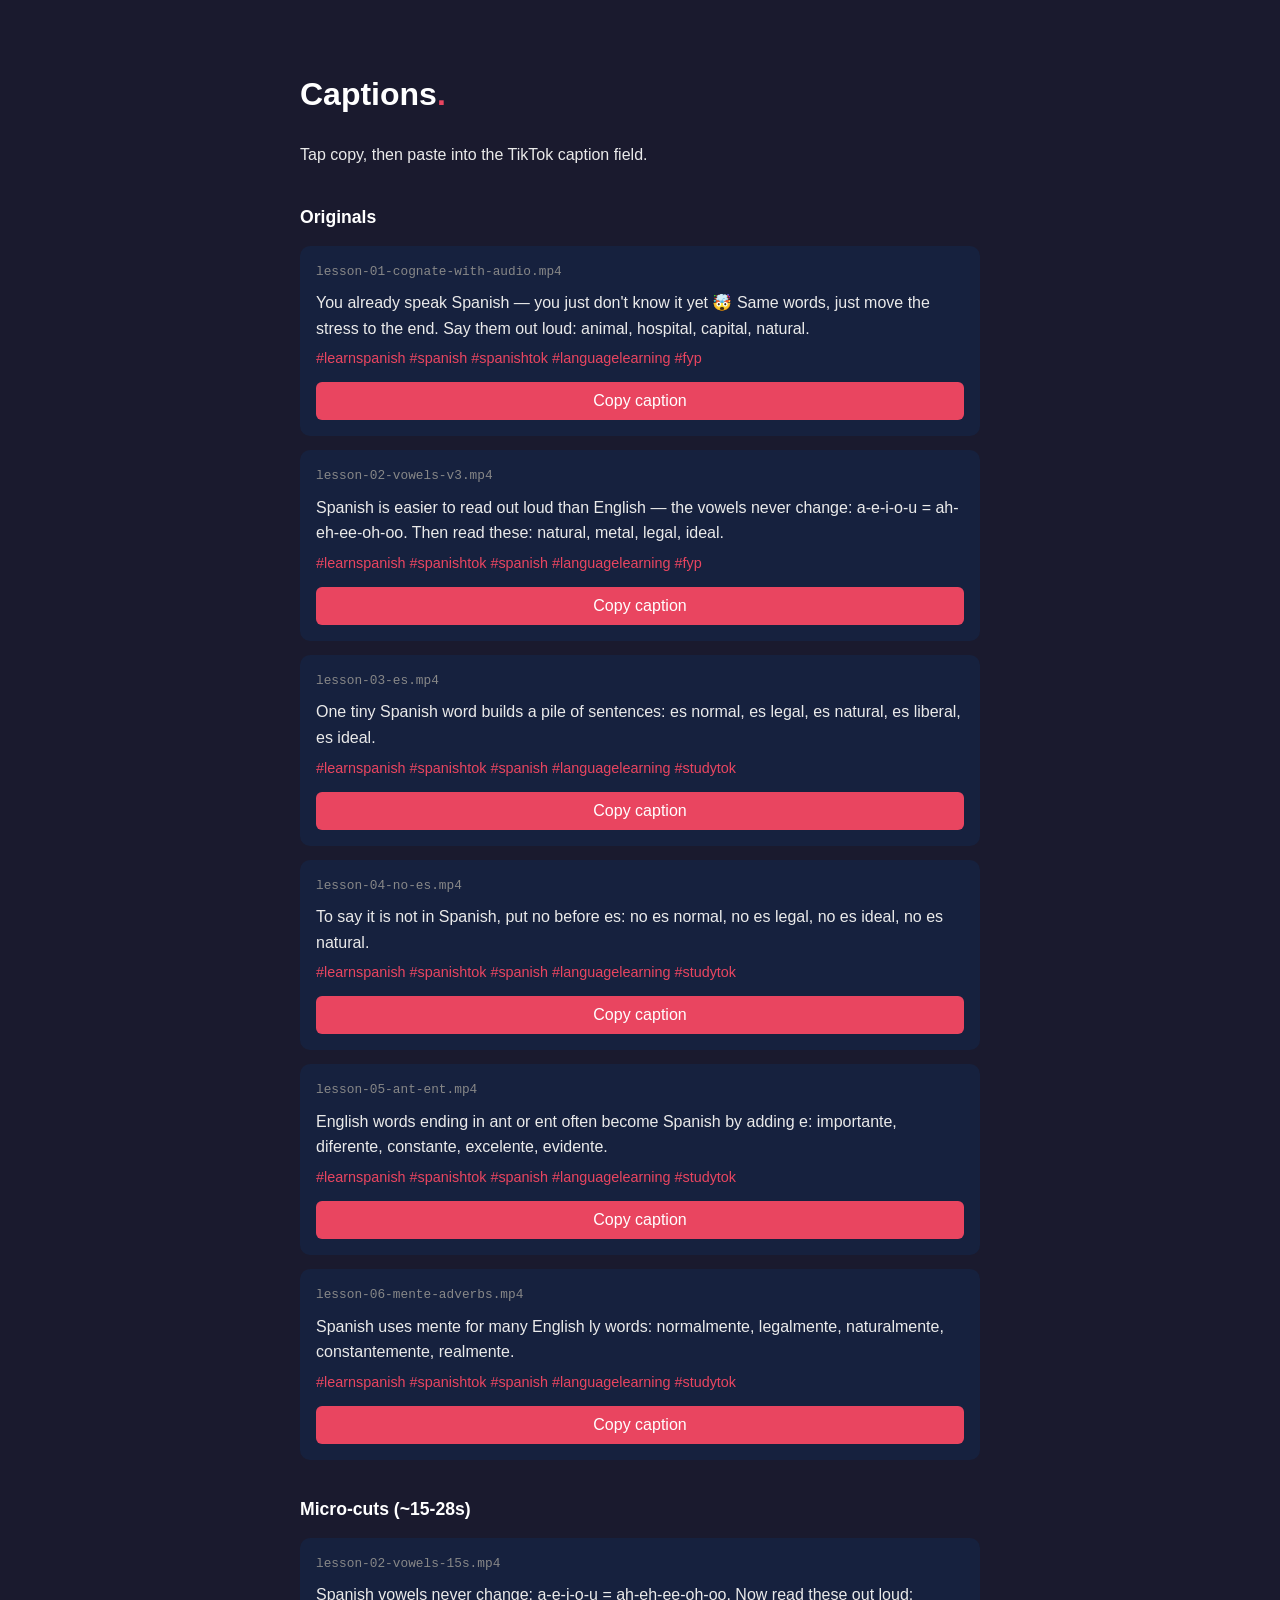
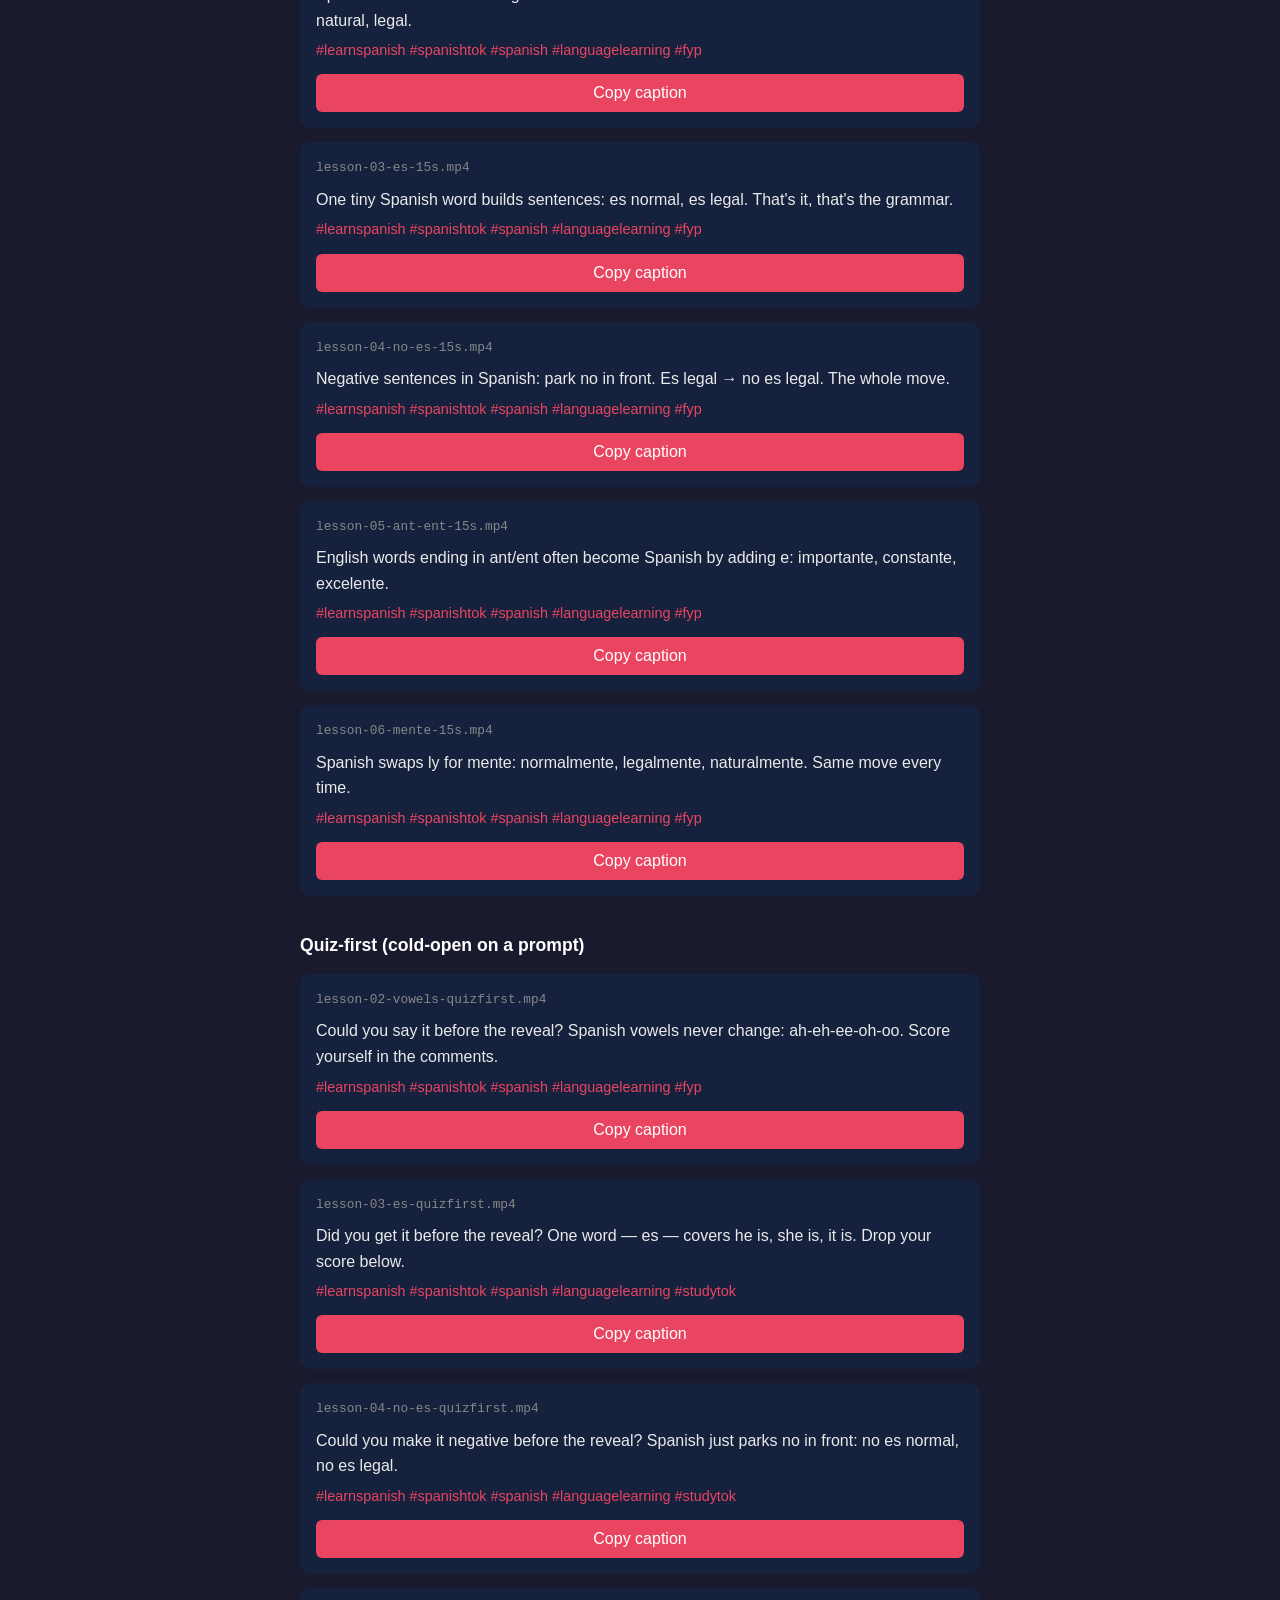
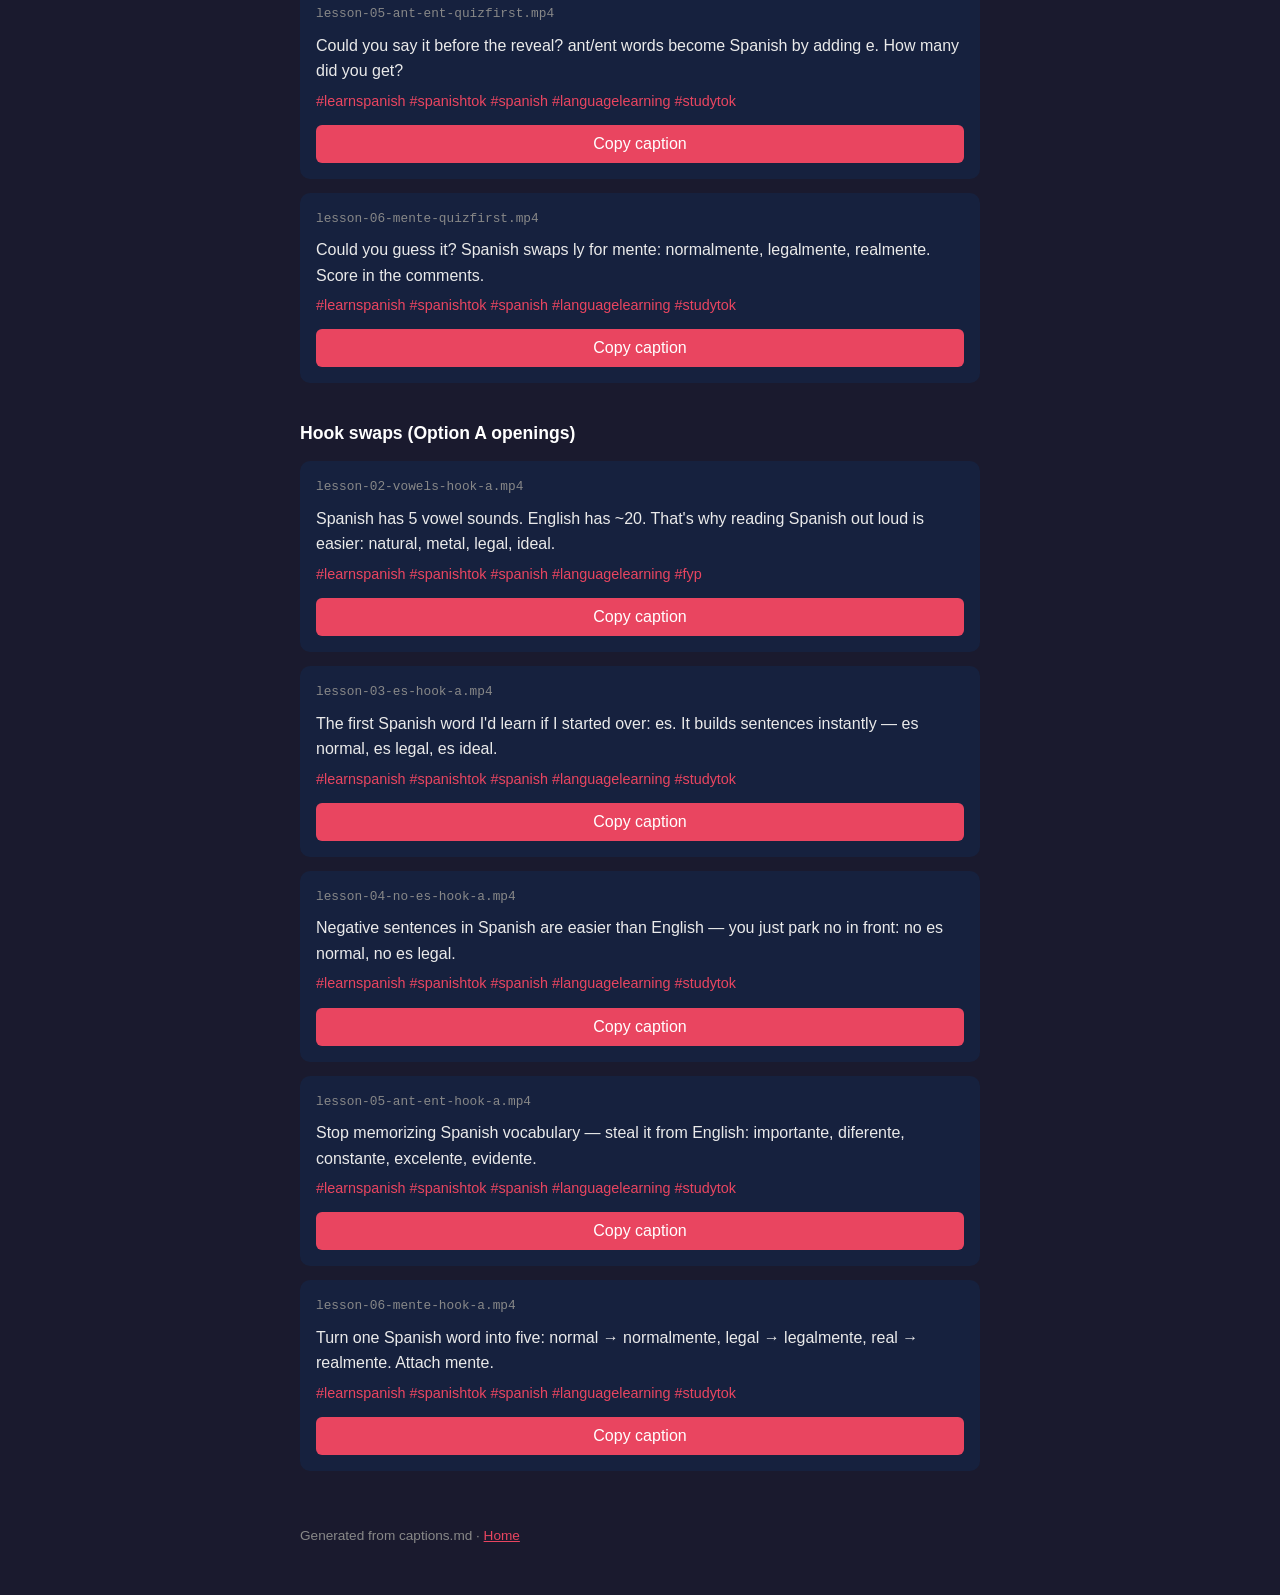
==== captions.html @ ba6d0ea6 "Add mobile copy-paste captions page Co-Authored-By: Claude Fable 5 <noreply@anthropic.com>" ====
<!doctype html>
<html lang="en">
<head>
<meta charset="utf-8">
<meta name="viewport" content="width=device-width, initial-scale=1">
<title>Captions — ES Lesson Uploader</title>
<link rel="stylesheet" href="style.css">
<style>
  .card { background: #16213e; border-radius: 10px; padding: 16px; margin: 14px 0; }
  .file { font-family: monospace; font-size: 0.8rem; color: #888; margin-bottom: 8px; }
  .caption { margin-bottom: 6px; }
  .tags { color: #e94560; font-size: 0.9rem; margin-bottom: 12px; }
  button {
    background: #e94560; color: #fff; border: none; border-radius: 6px;
    padding: 10px 16px; font-size: 1rem; width: 100%;
  }
  button.copied { background: #2e8b57; }
</style>
</head>
<body>
<h1>Captions<span>.</span></h1>
<p>Tap copy, then paste into the TikTok caption field.</p>
<h2>Originals</h2>
<div class="card">
  <div class="file">lesson-01-cognate-with-audio.mp4</div>
  <div class="caption">You already speak Spanish — you just don't know it yet 🤯 Same words, just move the stress to the end. Say them out loud: animal, hospital, capital, natural.</div>
  <div class="tags">#learnspanish #spanish #spanishtok #languagelearning #fyp</div>
  <button data-copy="You already speak Spanish — you just don't know it yet 🤯 Same words, just move the stress to the end. Say them out loud: animal, hospital, capital, natural.&#10;&#10;#learnspanish #spanish #spanishtok #languagelearning #fyp">Copy caption</button>
</div>
<div class="card">
  <div class="file">lesson-02-vowels-v3.mp4</div>
  <div class="caption">Spanish is easier to read out loud than English — the vowels never change: a-e-i-o-u = ah-eh-ee-oh-oo. Then read these: natural, metal, legal, ideal.</div>
  <div class="tags">#learnspanish #spanishtok #spanish #languagelearning #fyp</div>
  <button data-copy="Spanish is easier to read out loud than English — the vowels never change: a-e-i-o-u = ah-eh-ee-oh-oo. Then read these: natural, metal, legal, ideal.&#10;&#10;#learnspanish #spanishtok #spanish #languagelearning #fyp">Copy caption</button>
</div>
<div class="card">
  <div class="file">lesson-03-es.mp4</div>
  <div class="caption">One tiny Spanish word builds a pile of sentences: es normal, es legal, es natural, es liberal, es ideal.</div>
  <div class="tags">#learnspanish #spanishtok #spanish #languagelearning #studytok</div>
  <button data-copy="One tiny Spanish word builds a pile of sentences: es normal, es legal, es natural, es liberal, es ideal.&#10;&#10;#learnspanish #spanishtok #spanish #languagelearning #studytok">Copy caption</button>
</div>
<div class="card">
  <div class="file">lesson-04-no-es.mp4</div>
  <div class="caption">To say it is not in Spanish, put no before es: no es normal, no es legal, no es ideal, no es natural.</div>
  <div class="tags">#learnspanish #spanishtok #spanish #languagelearning #studytok</div>
  <button data-copy="To say it is not in Spanish, put no before es: no es normal, no es legal, no es ideal, no es natural.&#10;&#10;#learnspanish #spanishtok #spanish #languagelearning #studytok">Copy caption</button>
</div>
<div class="card">
  <div class="file">lesson-05-ant-ent.mp4</div>
  <div class="caption">English words ending in ant or ent often become Spanish by adding e: importante, diferente, constante, excelente, evidente.</div>
  <div class="tags">#learnspanish #spanishtok #spanish #languagelearning #studytok</div>
  <button data-copy="English words ending in ant or ent often become Spanish by adding e: importante, diferente, constante, excelente, evidente.&#10;&#10;#learnspanish #spanishtok #spanish #languagelearning #studytok">Copy caption</button>
</div>
<div class="card">
  <div class="file">lesson-06-mente-adverbs.mp4</div>
  <div class="caption">Spanish uses mente for many English ly words: normalmente, legalmente, naturalmente, constantemente, realmente.</div>
  <div class="tags">#learnspanish #spanishtok #spanish #languagelearning #studytok</div>
  <button data-copy="Spanish uses mente for many English ly words: normalmente, legalmente, naturalmente, constantemente, realmente.&#10;&#10;#learnspanish #spanishtok #spanish #languagelearning #studytok">Copy caption</button>
</div>
<h2>Micro-cuts (~15-28s)</h2>
<div class="card">
  <div class="file">lesson-02-vowels-15s.mp4</div>
  <div class="caption">Spanish vowels never change: a-e-i-o-u = ah-eh-ee-oh-oo. Now read these out loud: natural, legal.</div>
  <div class="tags">#learnspanish #spanishtok #spanish #languagelearning #fyp</div>
  <button data-copy="Spanish vowels never change: a-e-i-o-u = ah-eh-ee-oh-oo. Now read these out loud: natural, legal.&#10;&#10;#learnspanish #spanishtok #spanish #languagelearning #fyp">Copy caption</button>
</div>
<div class="card">
  <div class="file">lesson-03-es-15s.mp4</div>
  <div class="caption">One tiny Spanish word builds sentences: es normal, es legal. That's it, that's the grammar.</div>
  <div class="tags">#learnspanish #spanishtok #spanish #languagelearning #fyp</div>
  <button data-copy="One tiny Spanish word builds sentences: es normal, es legal. That's it, that's the grammar.&#10;&#10;#learnspanish #spanishtok #spanish #languagelearning #fyp">Copy caption</button>
</div>
<div class="card">
  <div class="file">lesson-04-no-es-15s.mp4</div>
  <div class="caption">Negative sentences in Spanish: park no in front. Es legal → no es legal. The whole move.</div>
  <div class="tags">#learnspanish #spanishtok #spanish #languagelearning #fyp</div>
  <button data-copy="Negative sentences in Spanish: park no in front. Es legal → no es legal. The whole move.&#10;&#10;#learnspanish #spanishtok #spanish #languagelearning #fyp">Copy caption</button>
</div>
<div class="card">
  <div class="file">lesson-05-ant-ent-15s.mp4</div>
  <div class="caption">English words ending in ant/ent often become Spanish by adding e: importante, constante, excelente.</div>
  <div class="tags">#learnspanish #spanishtok #spanish #languagelearning #fyp</div>
  <button data-copy="English words ending in ant/ent often become Spanish by adding e: importante, constante, excelente.&#10;&#10;#learnspanish #spanishtok #spanish #languagelearning #fyp">Copy caption</button>
</div>
<div class="card">
  <div class="file">lesson-06-mente-15s.mp4</div>
  <div class="caption">Spanish swaps ly for mente: normalmente, legalmente, naturalmente. Same move every time.</div>
  <div class="tags">#learnspanish #spanishtok #spanish #languagelearning #fyp</div>
  <button data-copy="Spanish swaps ly for mente: normalmente, legalmente, naturalmente. Same move every time.&#10;&#10;#learnspanish #spanishtok #spanish #languagelearning #fyp">Copy caption</button>
</div>
<h2>Quiz-first (cold-open on a prompt)</h2>
<div class="card">
  <div class="file">lesson-02-vowels-quizfirst.mp4</div>
  <div class="caption">Could you say it before the reveal? Spanish vowels never change: ah-eh-ee-oh-oo. Score yourself in the comments.</div>
  <div class="tags">#learnspanish #spanishtok #spanish #languagelearning #fyp</div>
  <button data-copy="Could you say it before the reveal? Spanish vowels never change: ah-eh-ee-oh-oo. Score yourself in the comments.&#10;&#10;#learnspanish #spanishtok #spanish #languagelearning #fyp">Copy caption</button>
</div>
<div class="card">
  <div class="file">lesson-03-es-quizfirst.mp4</div>
  <div class="caption">Did you get it before the reveal? One word — es — covers he is, she is, it is. Drop your score below.</div>
  <div class="tags">#learnspanish #spanishtok #spanish #languagelearning #studytok</div>
  <button data-copy="Did you get it before the reveal? One word — es — covers he is, she is, it is. Drop your score below.&#10;&#10;#learnspanish #spanishtok #spanish #languagelearning #studytok">Copy caption</button>
</div>
<div class="card">
  <div class="file">lesson-04-no-es-quizfirst.mp4</div>
  <div class="caption">Could you make it negative before the reveal? Spanish just parks no in front: no es normal, no es legal.</div>
  <div class="tags">#learnspanish #spanishtok #spanish #languagelearning #studytok</div>
  <button data-copy="Could you make it negative before the reveal? Spanish just parks no in front: no es normal, no es legal.&#10;&#10;#learnspanish #spanishtok #spanish #languagelearning #studytok">Copy caption</button>
</div>
<div class="card">
  <div class="file">lesson-05-ant-ent-quizfirst.mp4</div>
  <div class="caption">Could you say it before the reveal? ant/ent words become Spanish by adding e. How many did you get?</div>
  <div class="tags">#learnspanish #spanishtok #spanish #languagelearning #studytok</div>
  <button data-copy="Could you say it before the reveal? ant/ent words become Spanish by adding e. How many did you get?&#10;&#10;#learnspanish #spanishtok #spanish #languagelearning #studytok">Copy caption</button>
</div>
<div class="card">
  <div class="file">lesson-06-mente-quizfirst.mp4</div>
  <div class="caption">Could you guess it? Spanish swaps ly for mente: normalmente, legalmente, realmente. Score in the comments.</div>
  <div class="tags">#learnspanish #spanishtok #spanish #languagelearning #studytok</div>
  <button data-copy="Could you guess it? Spanish swaps ly for mente: normalmente, legalmente, realmente. Score in the comments.&#10;&#10;#learnspanish #spanishtok #spanish #languagelearning #studytok">Copy caption</button>
</div>
<h2>Hook swaps (Option A openings)</h2>
<div class="card">
  <div class="file">lesson-02-vowels-hook-a.mp4</div>
  <div class="caption">Spanish has 5 vowel sounds. English has ~20. That's why reading Spanish out loud is easier: natural, metal, legal, ideal.</div>
  <div class="tags">#learnspanish #spanishtok #spanish #languagelearning #fyp</div>
  <button data-copy="Spanish has 5 vowel sounds. English has ~20. That's why reading Spanish out loud is easier: natural, metal, legal, ideal.&#10;&#10;#learnspanish #spanishtok #spanish #languagelearning #fyp">Copy caption</button>
</div>
<div class="card">
  <div class="file">lesson-03-es-hook-a.mp4</div>
  <div class="caption">The first Spanish word I'd learn if I started over: es. It builds sentences instantly — es normal, es legal, es ideal.</div>
  <div class="tags">#learnspanish #spanishtok #spanish #languagelearning #studytok</div>
  <button data-copy="The first Spanish word I'd learn if I started over: es. It builds sentences instantly — es normal, es legal, es ideal.&#10;&#10;#learnspanish #spanishtok #spanish #languagelearning #studytok">Copy caption</button>
</div>
<div class="card">
  <div class="file">lesson-04-no-es-hook-a.mp4</div>
  <div class="caption">Negative sentences in Spanish are easier than English — you just park no in front: no es normal, no es legal.</div>
  <div class="tags">#learnspanish #spanishtok #spanish #languagelearning #studytok</div>
  <button data-copy="Negative sentences in Spanish are easier than English — you just park no in front: no es normal, no es legal.&#10;&#10;#learnspanish #spanishtok #spanish #languagelearning #studytok">Copy caption</button>
</div>
<div class="card">
  <div class="file">lesson-05-ant-ent-hook-a.mp4</div>
  <div class="caption">Stop memorizing Spanish vocabulary — steal it from English: importante, diferente, constante, excelente, evidente.</div>
  <div class="tags">#learnspanish #spanishtok #spanish #languagelearning #studytok</div>
  <button data-copy="Stop memorizing Spanish vocabulary — steal it from English: importante, diferente, constante, excelente, evidente.&#10;&#10;#learnspanish #spanishtok #spanish #languagelearning #studytok">Copy caption</button>
</div>
<div class="card">
  <div class="file">lesson-06-mente-hook-a.mp4</div>
  <div class="caption">Turn one Spanish word into five: normal → normalmente, legal → legalmente, real → realmente. Attach mente.</div>
  <div class="tags">#learnspanish #spanishtok #spanish #languagelearning #studytok</div>
  <button data-copy="Turn one Spanish word into five: normal → normalmente, legal → legalmente, real → realmente. Attach mente.&#10;&#10;#learnspanish #spanishtok #spanish #languagelearning #studytok">Copy caption</button>
</div>
<footer>Generated from captions.md · <a href="index.html">Home</a></footer>
<script>
  document.querySelectorAll("button[data-copy]").forEach((btn) => {
    btn.addEventListener("click", async () => {
      await navigator.clipboard.writeText(btn.dataset.copy);
      btn.textContent = "Copied!";
      btn.classList.add("copied");
      setTimeout(() => {
        btn.textContent = "Copy caption";
        btn.classList.remove("copied");
      }, 1500);
    });
  });
</script>
</body>
</html>
---- style.css ----
body {
  font-family: -apple-system, "Segoe UI", Helvetica, Arial, sans-serif;
  background: #1a1a2e;
  color: #eaeaea;
  max-width: 680px;
  margin: 0 auto;
  padding: 48px 24px;
  line-height: 1.6;
}
h1 { color: #ffffff; }
h1 span { color: #e94560; }
h2 { color: #ffffff; font-size: 1.1rem; margin-top: 2em; }
a { color: #e94560; }
code {
  background: #16213e;
  padding: 2px 6px;
  border-radius: 4px;
  font-size: 0.95em;
}
.code-box {
  background: #16213e;
  border: 1px solid #e94560;
  border-radius: 8px;
  padding: 16px;
  font-family: monospace;
  font-size: 1.1rem;
  word-break: break-all;
  margin: 24px 0;
}
footer { margin-top: 4em; font-size: 0.85rem; color: #888; }
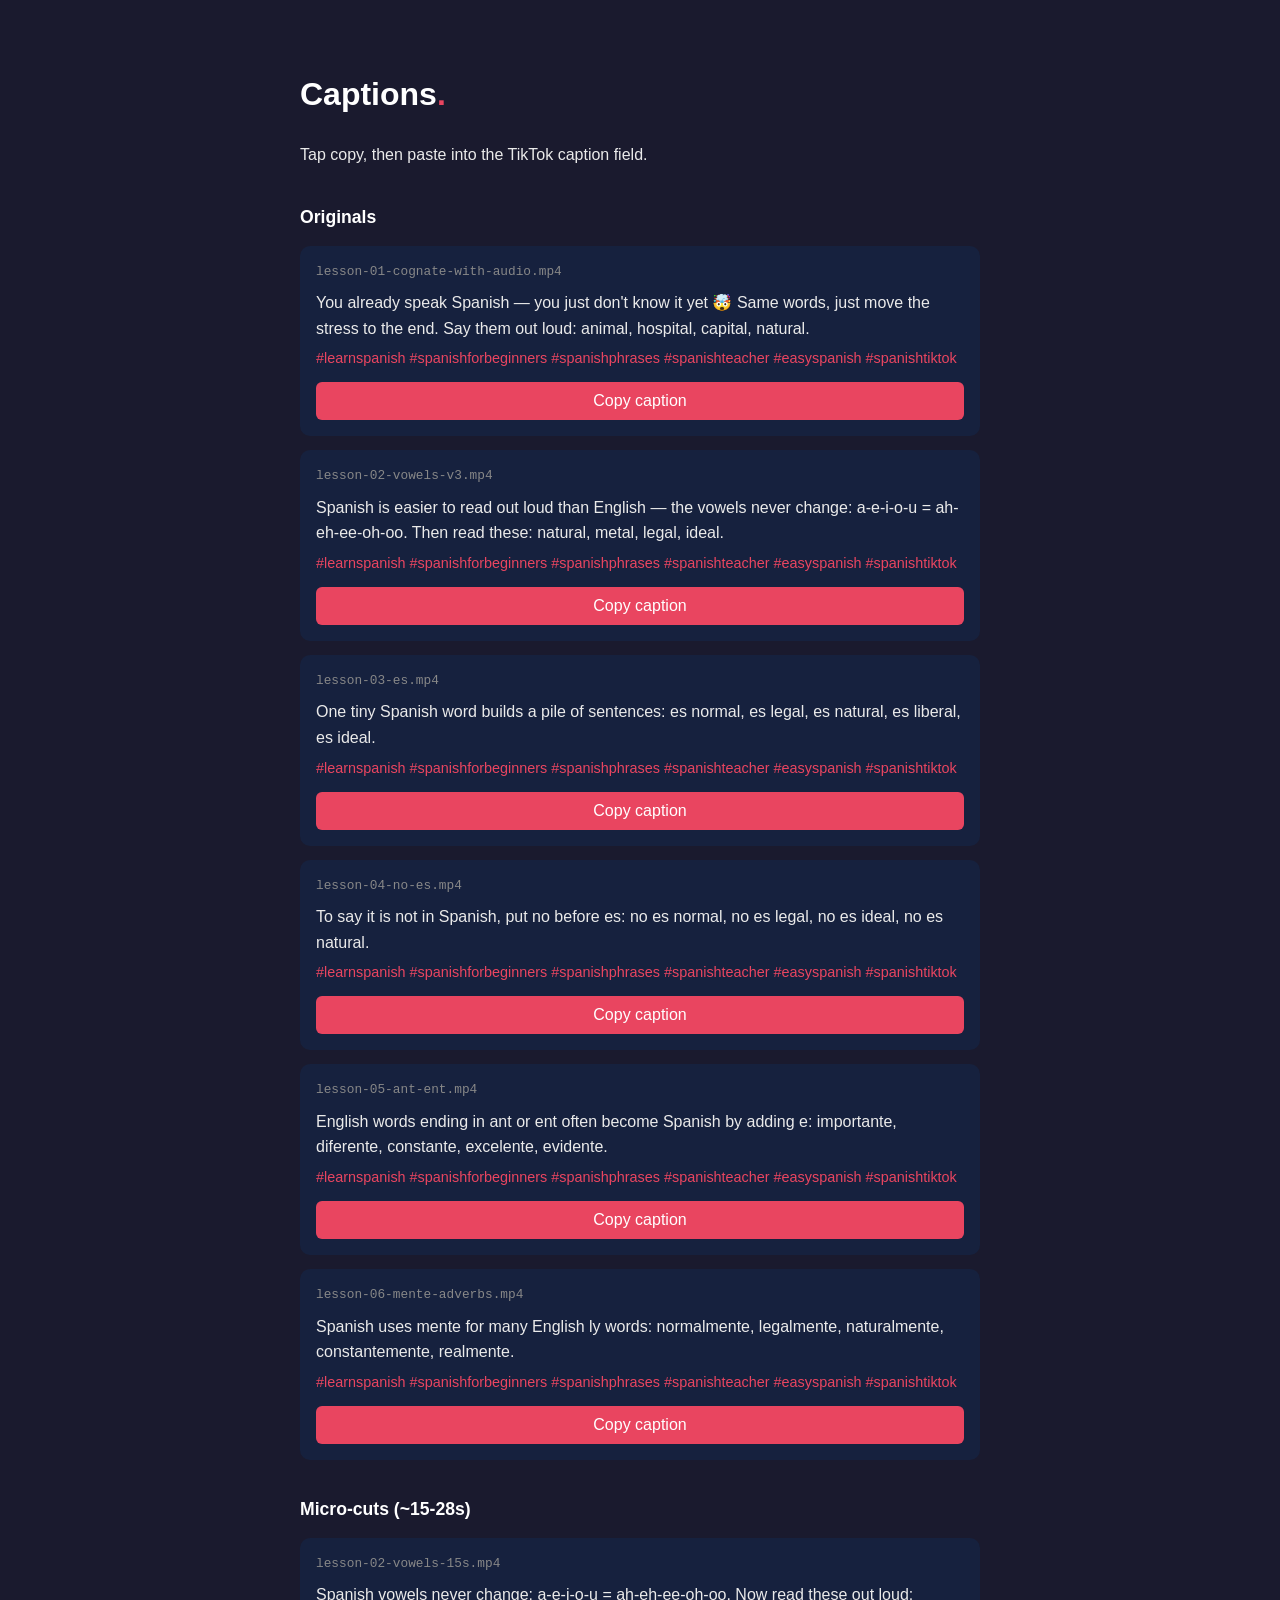
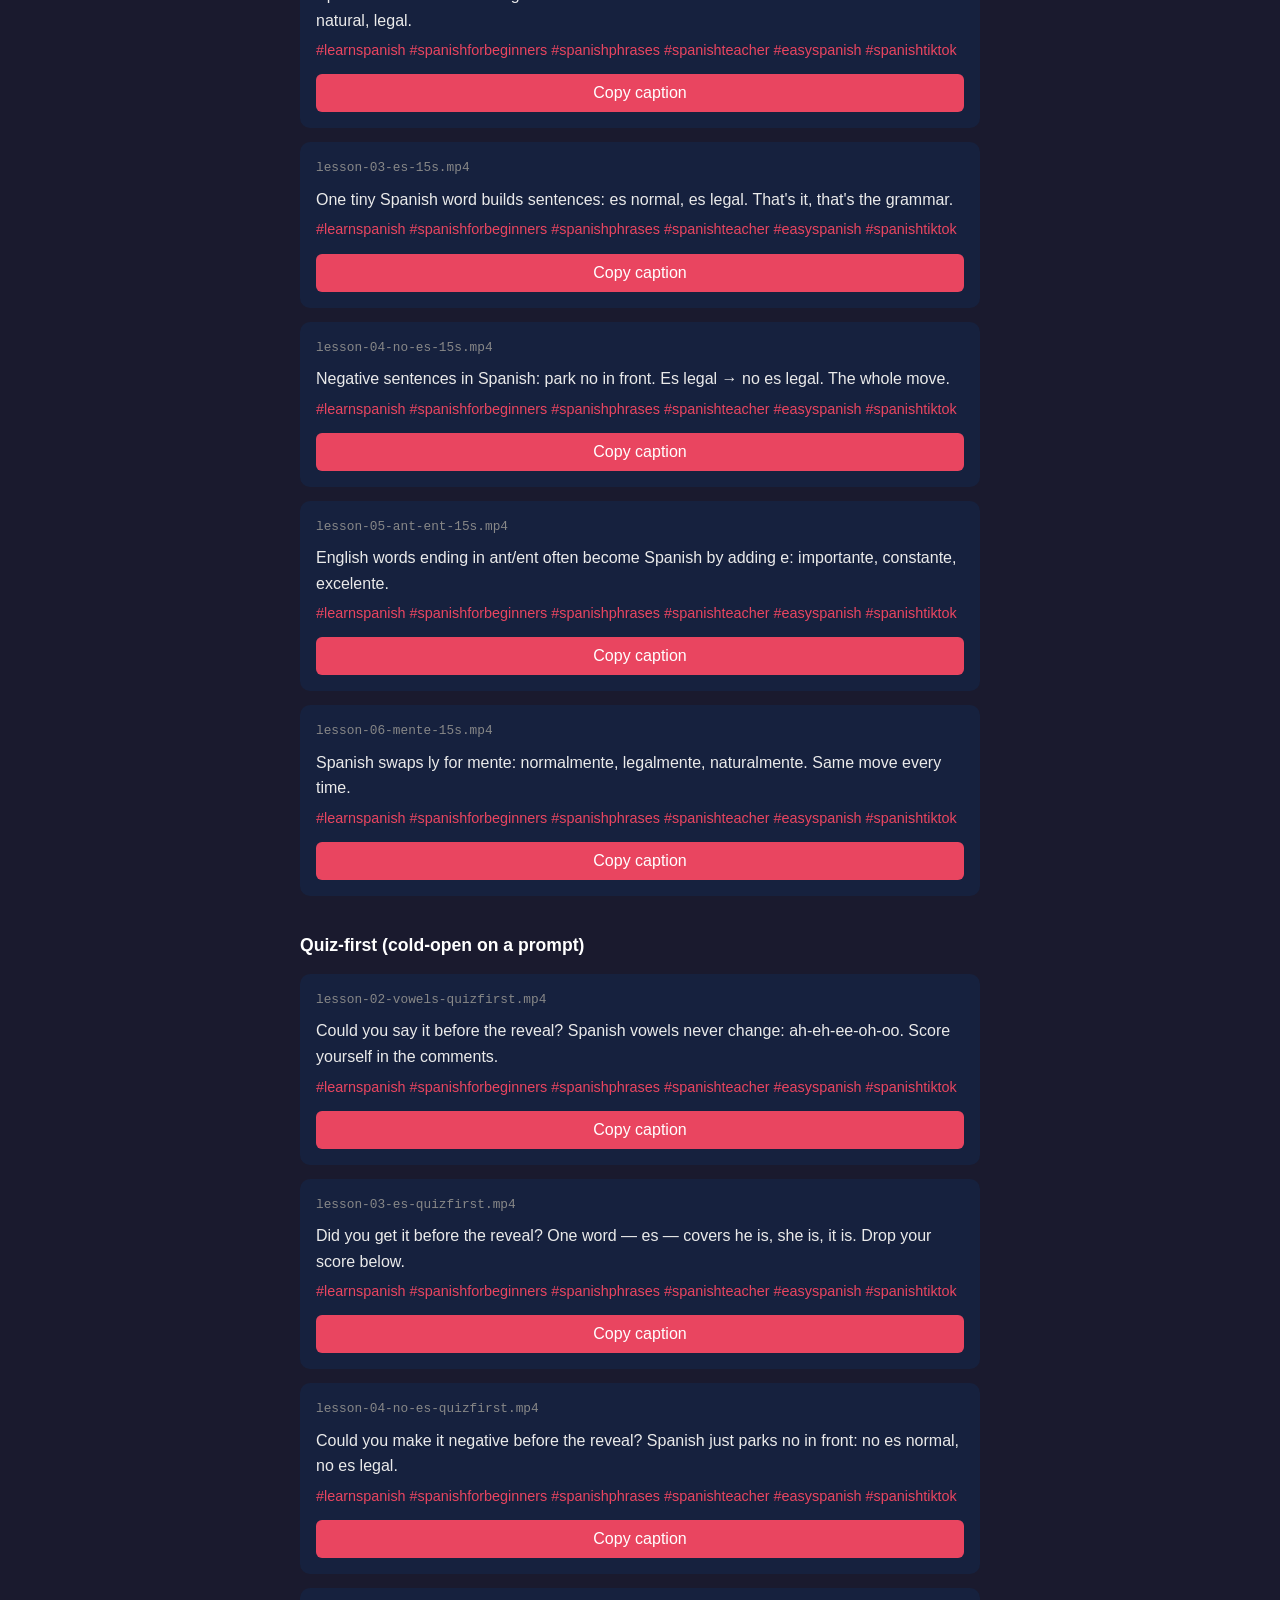
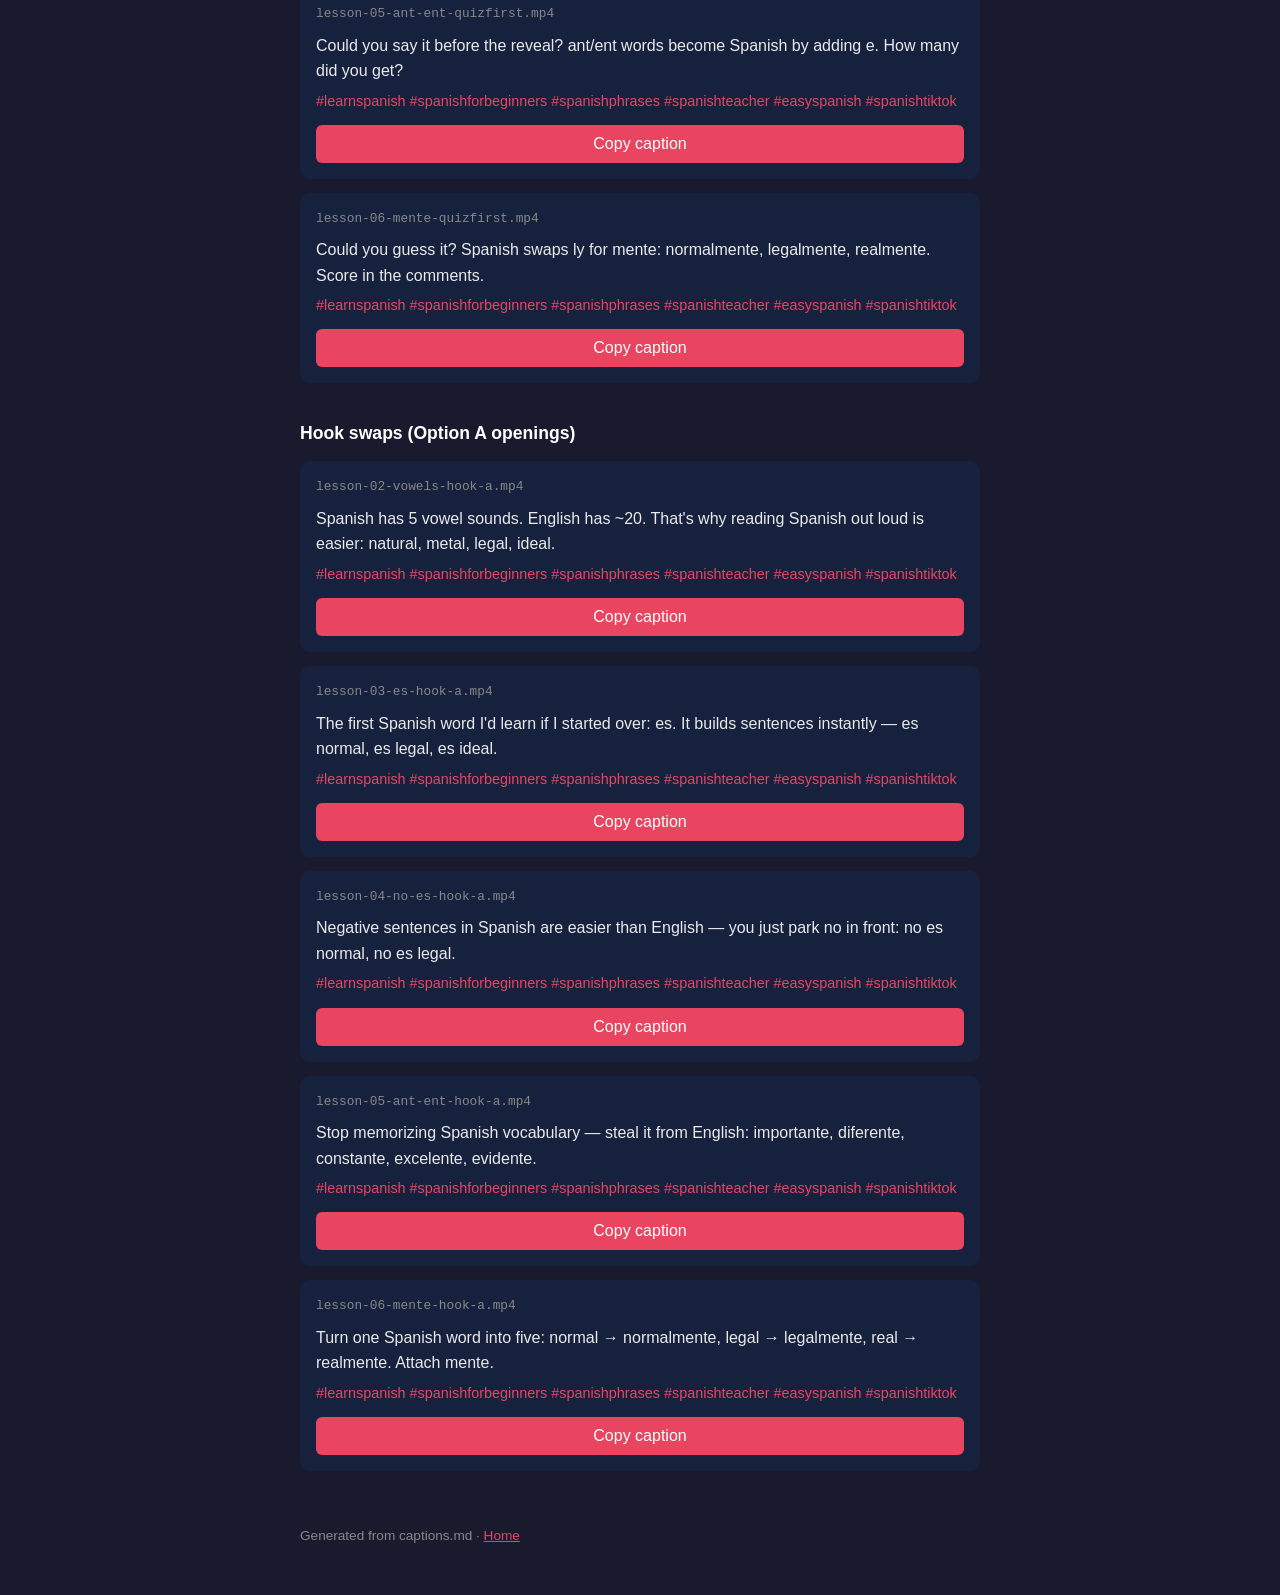
==== commit 9933446d: "Update hashtags across all captions Co-Authored-By: Claude Fable 5 <noreply@anthropic.com>" ====
--- a/captions.html
+++ b/captions.html
@@ -24,131 +24,131 @@
 <div class="card">
   <div class="file">lesson-01-cognate-with-audio.mp4</div>
   <div class="caption">You already speak Spanish — you just don't know it yet 🤯 Same words, just move the stress to the end. Say them out loud: animal, hospital, capital, natural.</div>
-  <div class="tags">#learnspanish #spanish #spanishtok #languagelearning #fyp</div>
-  <button data-copy="You already speak Spanish — you just don't know it yet 🤯 Same words, just move the stress to the end. Say them out loud: animal, hospital, capital, natural.&#10;&#10;#learnspanish #spanish #spanishtok #languagelearning #fyp">Copy caption</button>
+  <div class="tags">#learnspanish #spanishforbeginners #spanishphrases #spanishteacher #easyspanish #spanishtiktok</div>
+  <button data-copy="You already speak Spanish — you just don't know it yet 🤯 Same words, just move the stress to the end. Say them out loud: animal, hospital, capital, natural.&#10;&#10;#learnspanish #spanishforbeginners #spanishphrases #spanishteacher #easyspanish #spanishtiktok">Copy caption</button>
 </div>
 <div class="card">
   <div class="file">lesson-02-vowels-v3.mp4</div>
   <div class="caption">Spanish is easier to read out loud than English — the vowels never change: a-e-i-o-u = ah-eh-ee-oh-oo. Then read these: natural, metal, legal, ideal.</div>
-  <div class="tags">#learnspanish #spanishtok #spanish #languagelearning #fyp</div>
-  <button data-copy="Spanish is easier to read out loud than English — the vowels never change: a-e-i-o-u = ah-eh-ee-oh-oo. Then read these: natural, metal, legal, ideal.&#10;&#10;#learnspanish #spanishtok #spanish #languagelearning #fyp">Copy caption</button>
+  <div class="tags">#learnspanish #spanishforbeginners #spanishphrases #spanishteacher #easyspanish #spanishtiktok</div>
+  <button data-copy="Spanish is easier to read out loud than English — the vowels never change: a-e-i-o-u = ah-eh-ee-oh-oo. Then read these: natural, metal, legal, ideal.&#10;&#10;#learnspanish #spanishforbeginners #spanishphrases #spanishteacher #easyspanish #spanishtiktok">Copy caption</button>
 </div>
 <div class="card">
   <div class="file">lesson-03-es.mp4</div>
   <div class="caption">One tiny Spanish word builds a pile of sentences: es normal, es legal, es natural, es liberal, es ideal.</div>
-  <div class="tags">#learnspanish #spanishtok #spanish #languagelearning #studytok</div>
-  <button data-copy="One tiny Spanish word builds a pile of sentences: es normal, es legal, es natural, es liberal, es ideal.&#10;&#10;#learnspanish #spanishtok #spanish #languagelearning #studytok">Copy caption</button>
+  <div class="tags">#learnspanish #spanishforbeginners #spanishphrases #spanishteacher #easyspanish #spanishtiktok</div>
+  <button data-copy="One tiny Spanish word builds a pile of sentences: es normal, es legal, es natural, es liberal, es ideal.&#10;&#10;#learnspanish #spanishforbeginners #spanishphrases #spanishteacher #easyspanish #spanishtiktok">Copy caption</button>
 </div>
 <div class="card">
   <div class="file">lesson-04-no-es.mp4</div>
   <div class="caption">To say it is not in Spanish, put no before es: no es normal, no es legal, no es ideal, no es natural.</div>
-  <div class="tags">#learnspanish #spanishtok #spanish #languagelearning #studytok</div>
-  <button data-copy="To say it is not in Spanish, put no before es: no es normal, no es legal, no es ideal, no es natural.&#10;&#10;#learnspanish #spanishtok #spanish #languagelearning #studytok">Copy caption</button>
+  <div class="tags">#learnspanish #spanishforbeginners #spanishphrases #spanishteacher #easyspanish #spanishtiktok</div>
+  <button data-copy="To say it is not in Spanish, put no before es: no es normal, no es legal, no es ideal, no es natural.&#10;&#10;#learnspanish #spanishforbeginners #spanishphrases #spanishteacher #easyspanish #spanishtiktok">Copy caption</button>
 </div>
 <div class="card">
   <div class="file">lesson-05-ant-ent.mp4</div>
   <div class="caption">English words ending in ant or ent often become Spanish by adding e: importante, diferente, constante, excelente, evidente.</div>
-  <div class="tags">#learnspanish #spanishtok #spanish #languagelearning #studytok</div>
-  <button data-copy="English words ending in ant or ent often become Spanish by adding e: importante, diferente, constante, excelente, evidente.&#10;&#10;#learnspanish #spanishtok #spanish #languagelearning #studytok">Copy caption</button>
+  <div class="tags">#learnspanish #spanishforbeginners #spanishphrases #spanishteacher #easyspanish #spanishtiktok</div>
+  <button data-copy="English words ending in ant or ent often become Spanish by adding e: importante, diferente, constante, excelente, evidente.&#10;&#10;#learnspanish #spanishforbeginners #spanishphrases #spanishteacher #easyspanish #spanishtiktok">Copy caption</button>
 </div>
 <div class="card">
   <div class="file">lesson-06-mente-adverbs.mp4</div>
   <div class="caption">Spanish uses mente for many English ly words: normalmente, legalmente, naturalmente, constantemente, realmente.</div>
-  <div class="tags">#learnspanish #spanishtok #spanish #languagelearning #studytok</div>
-  <button data-copy="Spanish uses mente for many English ly words: normalmente, legalmente, naturalmente, constantemente, realmente.&#10;&#10;#learnspanish #spanishtok #spanish #languagelearning #studytok">Copy caption</button>
+  <div class="tags">#learnspanish #spanishforbeginners #spanishphrases #spanishteacher #easyspanish #spanishtiktok</div>
+  <button data-copy="Spanish uses mente for many English ly words: normalmente, legalmente, naturalmente, constantemente, realmente.&#10;&#10;#learnspanish #spanishforbeginners #spanishphrases #spanishteacher #easyspanish #spanishtiktok">Copy caption</button>
 </div>
 <h2>Micro-cuts (~15-28s)</h2>
 <div class="card">
   <div class="file">lesson-02-vowels-15s.mp4</div>
   <div class="caption">Spanish vowels never change: a-e-i-o-u = ah-eh-ee-oh-oo. Now read these out loud: natural, legal.</div>
-  <div class="tags">#learnspanish #spanishtok #spanish #languagelearning #fyp</div>
-  <button data-copy="Spanish vowels never change: a-e-i-o-u = ah-eh-ee-oh-oo. Now read these out loud: natural, legal.&#10;&#10;#learnspanish #spanishtok #spanish #languagelearning #fyp">Copy caption</button>
+  <div class="tags">#learnspanish #spanishforbeginners #spanishphrases #spanishteacher #easyspanish #spanishtiktok</div>
+  <button data-copy="Spanish vowels never change: a-e-i-o-u = ah-eh-ee-oh-oo. Now read these out loud: natural, legal.&#10;&#10;#learnspanish #spanishforbeginners #spanishphrases #spanishteacher #easyspanish #spanishtiktok">Copy caption</button>
 </div>
 <div class="card">
   <div class="file">lesson-03-es-15s.mp4</div>
   <div class="caption">One tiny Spanish word builds sentences: es normal, es legal. That's it, that's the grammar.</div>
-  <div class="tags">#learnspanish #spanishtok #spanish #languagelearning #fyp</div>
-  <button data-copy="One tiny Spanish word builds sentences: es normal, es legal. That's it, that's the grammar.&#10;&#10;#learnspanish #spanishtok #spanish #languagelearning #fyp">Copy caption</button>
+  <div class="tags">#learnspanish #spanishforbeginners #spanishphrases #spanishteacher #easyspanish #spanishtiktok</div>
+  <button data-copy="One tiny Spanish word builds sentences: es normal, es legal. That's it, that's the grammar.&#10;&#10;#learnspanish #spanishforbeginners #spanishphrases #spanishteacher #easyspanish #spanishtiktok">Copy caption</button>
 </div>
 <div class="card">
   <div class="file">lesson-04-no-es-15s.mp4</div>
   <div class="caption">Negative sentences in Spanish: park no in front. Es legal → no es legal. The whole move.</div>
-  <div class="tags">#learnspanish #spanishtok #spanish #languagelearning #fyp</div>
-  <button data-copy="Negative sentences in Spanish: park no in front. Es legal → no es legal. The whole move.&#10;&#10;#learnspanish #spanishtok #spanish #languagelearning #fyp">Copy caption</button>
+  <div class="tags">#learnspanish #spanishforbeginners #spanishphrases #spanishteacher #easyspanish #spanishtiktok</div>
+  <button data-copy="Negative sentences in Spanish: park no in front. Es legal → no es legal. The whole move.&#10;&#10;#learnspanish #spanishforbeginners #spanishphrases #spanishteacher #easyspanish #spanishtiktok">Copy caption</button>
 </div>
 <div class="card">
   <div class="file">lesson-05-ant-ent-15s.mp4</div>
   <div class="caption">English words ending in ant/ent often become Spanish by adding e: importante, constante, excelente.</div>
-  <div class="tags">#learnspanish #spanishtok #spanish #languagelearning #fyp</div>
-  <button data-copy="English words ending in ant/ent often become Spanish by adding e: importante, constante, excelente.&#10;&#10;#learnspanish #spanishtok #spanish #languagelearning #fyp">Copy caption</button>
+  <div class="tags">#learnspanish #spanishforbeginners #spanishphrases #spanishteacher #easyspanish #spanishtiktok</div>
+  <button data-copy="English words ending in ant/ent often become Spanish by adding e: importante, constante, excelente.&#10;&#10;#learnspanish #spanishforbeginners #spanishphrases #spanishteacher #easyspanish #spanishtiktok">Copy caption</button>
 </div>
 <div class="card">
   <div class="file">lesson-06-mente-15s.mp4</div>
   <div class="caption">Spanish swaps ly for mente: normalmente, legalmente, naturalmente. Same move every time.</div>
-  <div class="tags">#learnspanish #spanishtok #spanish #languagelearning #fyp</div>
-  <button data-copy="Spanish swaps ly for mente: normalmente, legalmente, naturalmente. Same move every time.&#10;&#10;#learnspanish #spanishtok #spanish #languagelearning #fyp">Copy caption</button>
+  <div class="tags">#learnspanish #spanishforbeginners #spanishphrases #spanishteacher #easyspanish #spanishtiktok</div>
+  <button data-copy="Spanish swaps ly for mente: normalmente, legalmente, naturalmente. Same move every time.&#10;&#10;#learnspanish #spanishforbeginners #spanishphrases #spanishteacher #easyspanish #spanishtiktok">Copy caption</button>
 </div>
 <h2>Quiz-first (cold-open on a prompt)</h2>
 <div class="card">
   <div class="file">lesson-02-vowels-quizfirst.mp4</div>
   <div class="caption">Could you say it before the reveal? Spanish vowels never change: ah-eh-ee-oh-oo. Score yourself in the comments.</div>
-  <div class="tags">#learnspanish #spanishtok #spanish #languagelearning #fyp</div>
-  <button data-copy="Could you say it before the reveal? Spanish vowels never change: ah-eh-ee-oh-oo. Score yourself in the comments.&#10;&#10;#learnspanish #spanishtok #spanish #languagelearning #fyp">Copy caption</button>
+  <div class="tags">#learnspanish #spanishforbeginners #spanishphrases #spanishteacher #easyspanish #spanishtiktok</div>
+  <button data-copy="Could you say it before the reveal? Spanish vowels never change: ah-eh-ee-oh-oo. Score yourself in the comments.&#10;&#10;#learnspanish #spanishforbeginners #spanishphrases #spanishteacher #easyspanish #spanishtiktok">Copy caption</button>
 </div>
 <div class="card">
   <div class="file">lesson-03-es-quizfirst.mp4</div>
   <div class="caption">Did you get it before the reveal? One word — es — covers he is, she is, it is. Drop your score below.</div>
-  <div class="tags">#learnspanish #spanishtok #spanish #languagelearning #studytok</div>
-  <button data-copy="Did you get it before the reveal? One word — es — covers he is, she is, it is. Drop your score below.&#10;&#10;#learnspanish #spanishtok #spanish #languagelearning #studytok">Copy caption</button>
+  <div class="tags">#learnspanish #spanishforbeginners #spanishphrases #spanishteacher #easyspanish #spanishtiktok</div>
+  <button data-copy="Did you get it before the reveal? One word — es — covers he is, she is, it is. Drop your score below.&#10;&#10;#learnspanish #spanishforbeginners #spanishphrases #spanishteacher #easyspanish #spanishtiktok">Copy caption</button>
 </div>
 <div class="card">
   <div class="file">lesson-04-no-es-quizfirst.mp4</div>
   <div class="caption">Could you make it negative before the reveal? Spanish just parks no in front: no es normal, no es legal.</div>
-  <div class="tags">#learnspanish #spanishtok #spanish #languagelearning #studytok</div>
-  <button data-copy="Could you make it negative before the reveal? Spanish just parks no in front: no es normal, no es legal.&#10;&#10;#learnspanish #spanishtok #spanish #languagelearning #studytok">Copy caption</button>
+  <div class="tags">#learnspanish #spanishforbeginners #spanishphrases #spanishteacher #easyspanish #spanishtiktok</div>
+  <button data-copy="Could you make it negative before the reveal? Spanish just parks no in front: no es normal, no es legal.&#10;&#10;#learnspanish #spanishforbeginners #spanishphrases #spanishteacher #easyspanish #spanishtiktok">Copy caption</button>
 </div>
 <div class="card">
   <div class="file">lesson-05-ant-ent-quizfirst.mp4</div>
   <div class="caption">Could you say it before the reveal? ant/ent words become Spanish by adding e. How many did you get?</div>
-  <div class="tags">#learnspanish #spanishtok #spanish #languagelearning #studytok</div>
-  <button data-copy="Could you say it before the reveal? ant/ent words become Spanish by adding e. How many did you get?&#10;&#10;#learnspanish #spanishtok #spanish #languagelearning #studytok">Copy caption</button>
+  <div class="tags">#learnspanish #spanishforbeginners #spanishphrases #spanishteacher #easyspanish #spanishtiktok</div>
+  <button data-copy="Could you say it before the reveal? ant/ent words become Spanish by adding e. How many did you get?&#10;&#10;#learnspanish #spanishforbeginners #spanishphrases #spanishteacher #easyspanish #spanishtiktok">Copy caption</button>
 </div>
 <div class="card">
   <div class="file">lesson-06-mente-quizfirst.mp4</div>
   <div class="caption">Could you guess it? Spanish swaps ly for mente: normalmente, legalmente, realmente. Score in the comments.</div>
-  <div class="tags">#learnspanish #spanishtok #spanish #languagelearning #studytok</div>
-  <button data-copy="Could you guess it? Spanish swaps ly for mente: normalmente, legalmente, realmente. Score in the comments.&#10;&#10;#learnspanish #spanishtok #spanish #languagelearning #studytok">Copy caption</button>
+  <div class="tags">#learnspanish #spanishforbeginners #spanishphrases #spanishteacher #easyspanish #spanishtiktok</div>
+  <button data-copy="Could you guess it? Spanish swaps ly for mente: normalmente, legalmente, realmente. Score in the comments.&#10;&#10;#learnspanish #spanishforbeginners #spanishphrases #spanishteacher #easyspanish #spanishtiktok">Copy caption</button>
 </div>
 <h2>Hook swaps (Option A openings)</h2>
 <div class="card">
   <div class="file">lesson-02-vowels-hook-a.mp4</div>
   <div class="caption">Spanish has 5 vowel sounds. English has ~20. That's why reading Spanish out loud is easier: natural, metal, legal, ideal.</div>
-  <div class="tags">#learnspanish #spanishtok #spanish #languagelearning #fyp</div>
-  <button data-copy="Spanish has 5 vowel sounds. English has ~20. That's why reading Spanish out loud is easier: natural, metal, legal, ideal.&#10;&#10;#learnspanish #spanishtok #spanish #languagelearning #fyp">Copy caption</button>
+  <div class="tags">#learnspanish #spanishforbeginners #spanishphrases #spanishteacher #easyspanish #spanishtiktok</div>
+  <button data-copy="Spanish has 5 vowel sounds. English has ~20. That's why reading Spanish out loud is easier: natural, metal, legal, ideal.&#10;&#10;#learnspanish #spanishforbeginners #spanishphrases #spanishteacher #easyspanish #spanishtiktok">Copy caption</button>
 </div>
 <div class="card">
   <div class="file">lesson-03-es-hook-a.mp4</div>
   <div class="caption">The first Spanish word I'd learn if I started over: es. It builds sentences instantly — es normal, es legal, es ideal.</div>
-  <div class="tags">#learnspanish #spanishtok #spanish #languagelearning #studytok</div>
-  <button data-copy="The first Spanish word I'd learn if I started over: es. It builds sentences instantly — es normal, es legal, es ideal.&#10;&#10;#learnspanish #spanishtok #spanish #languagelearning #studytok">Copy caption</button>
+  <div class="tags">#learnspanish #spanishforbeginners #spanishphrases #spanishteacher #easyspanish #spanishtiktok</div>
+  <button data-copy="The first Spanish word I'd learn if I started over: es. It builds sentences instantly — es normal, es legal, es ideal.&#10;&#10;#learnspanish #spanishforbeginners #spanishphrases #spanishteacher #easyspanish #spanishtiktok">Copy caption</button>
 </div>
 <div class="card">
   <div class="file">lesson-04-no-es-hook-a.mp4</div>
   <div class="caption">Negative sentences in Spanish are easier than English — you just park no in front: no es normal, no es legal.</div>
-  <div class="tags">#learnspanish #spanishtok #spanish #languagelearning #studytok</div>
-  <button data-copy="Negative sentences in Spanish are easier than English — you just park no in front: no es normal, no es legal.&#10;&#10;#learnspanish #spanishtok #spanish #languagelearning #studytok">Copy caption</button>
+  <div class="tags">#learnspanish #spanishforbeginners #spanishphrases #spanishteacher #easyspanish #spanishtiktok</div>
+  <button data-copy="Negative sentences in Spanish are easier than English — you just park no in front: no es normal, no es legal.&#10;&#10;#learnspanish #spanishforbeginners #spanishphrases #spanishteacher #easyspanish #spanishtiktok">Copy caption</button>
 </div>
 <div class="card">
   <div class="file">lesson-05-ant-ent-hook-a.mp4</div>
   <div class="caption">Stop memorizing Spanish vocabulary — steal it from English: importante, diferente, constante, excelente, evidente.</div>
-  <div class="tags">#learnspanish #spanishtok #spanish #languagelearning #studytok</div>
-  <button data-copy="Stop memorizing Spanish vocabulary — steal it from English: importante, diferente, constante, excelente, evidente.&#10;&#10;#learnspanish #spanishtok #spanish #languagelearning #studytok">Copy caption</button>
+  <div class="tags">#learnspanish #spanishforbeginners #spanishphrases #spanishteacher #easyspanish #spanishtiktok</div>
+  <button data-copy="Stop memorizing Spanish vocabulary — steal it from English: importante, diferente, constante, excelente, evidente.&#10;&#10;#learnspanish #spanishforbeginners #spanishphrases #spanishteacher #easyspanish #spanishtiktok">Copy caption</button>
 </div>
 <div class="card">
   <div class="file">lesson-06-mente-hook-a.mp4</div>
   <div class="caption">Turn one Spanish word into five: normal → normalmente, legal → legalmente, real → realmente. Attach mente.</div>
-  <div class="tags">#learnspanish #spanishtok #spanish #languagelearning #studytok</div>
-  <button data-copy="Turn one Spanish word into five: normal → normalmente, legal → legalmente, real → realmente. Attach mente.&#10;&#10;#learnspanish #spanishtok #spanish #languagelearning #studytok">Copy caption</button>
+  <div class="tags">#learnspanish #spanishforbeginners #spanishphrases #spanishteacher #easyspanish #spanishtiktok</div>
+  <button data-copy="Turn one Spanish word into five: normal → normalmente, legal → legalmente, real → realmente. Attach mente.&#10;&#10;#learnspanish #spanishforbeginners #spanishphrases #spanishteacher #easyspanish #spanishtiktok">Copy caption</button>
 </div>
 <footer>Generated from captions.md · <a href="index.html">Home</a></footer>
 <script>
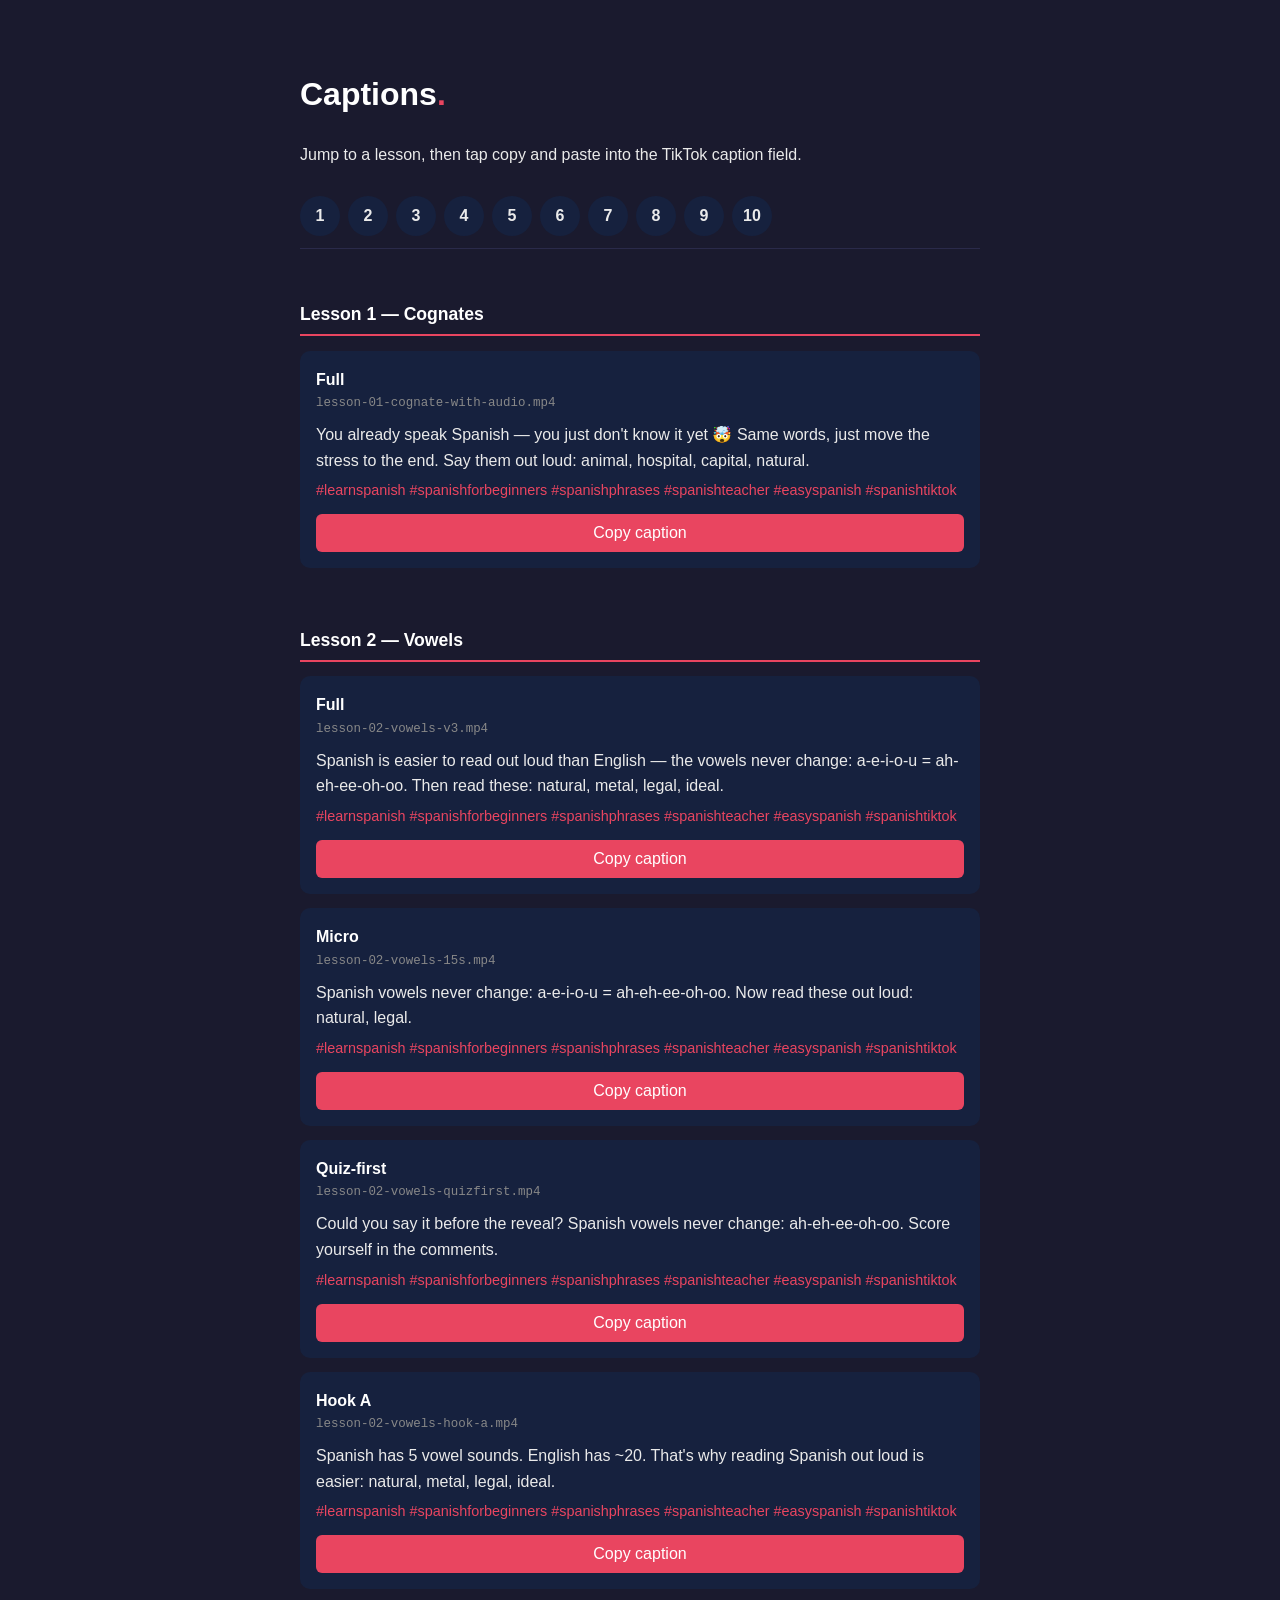
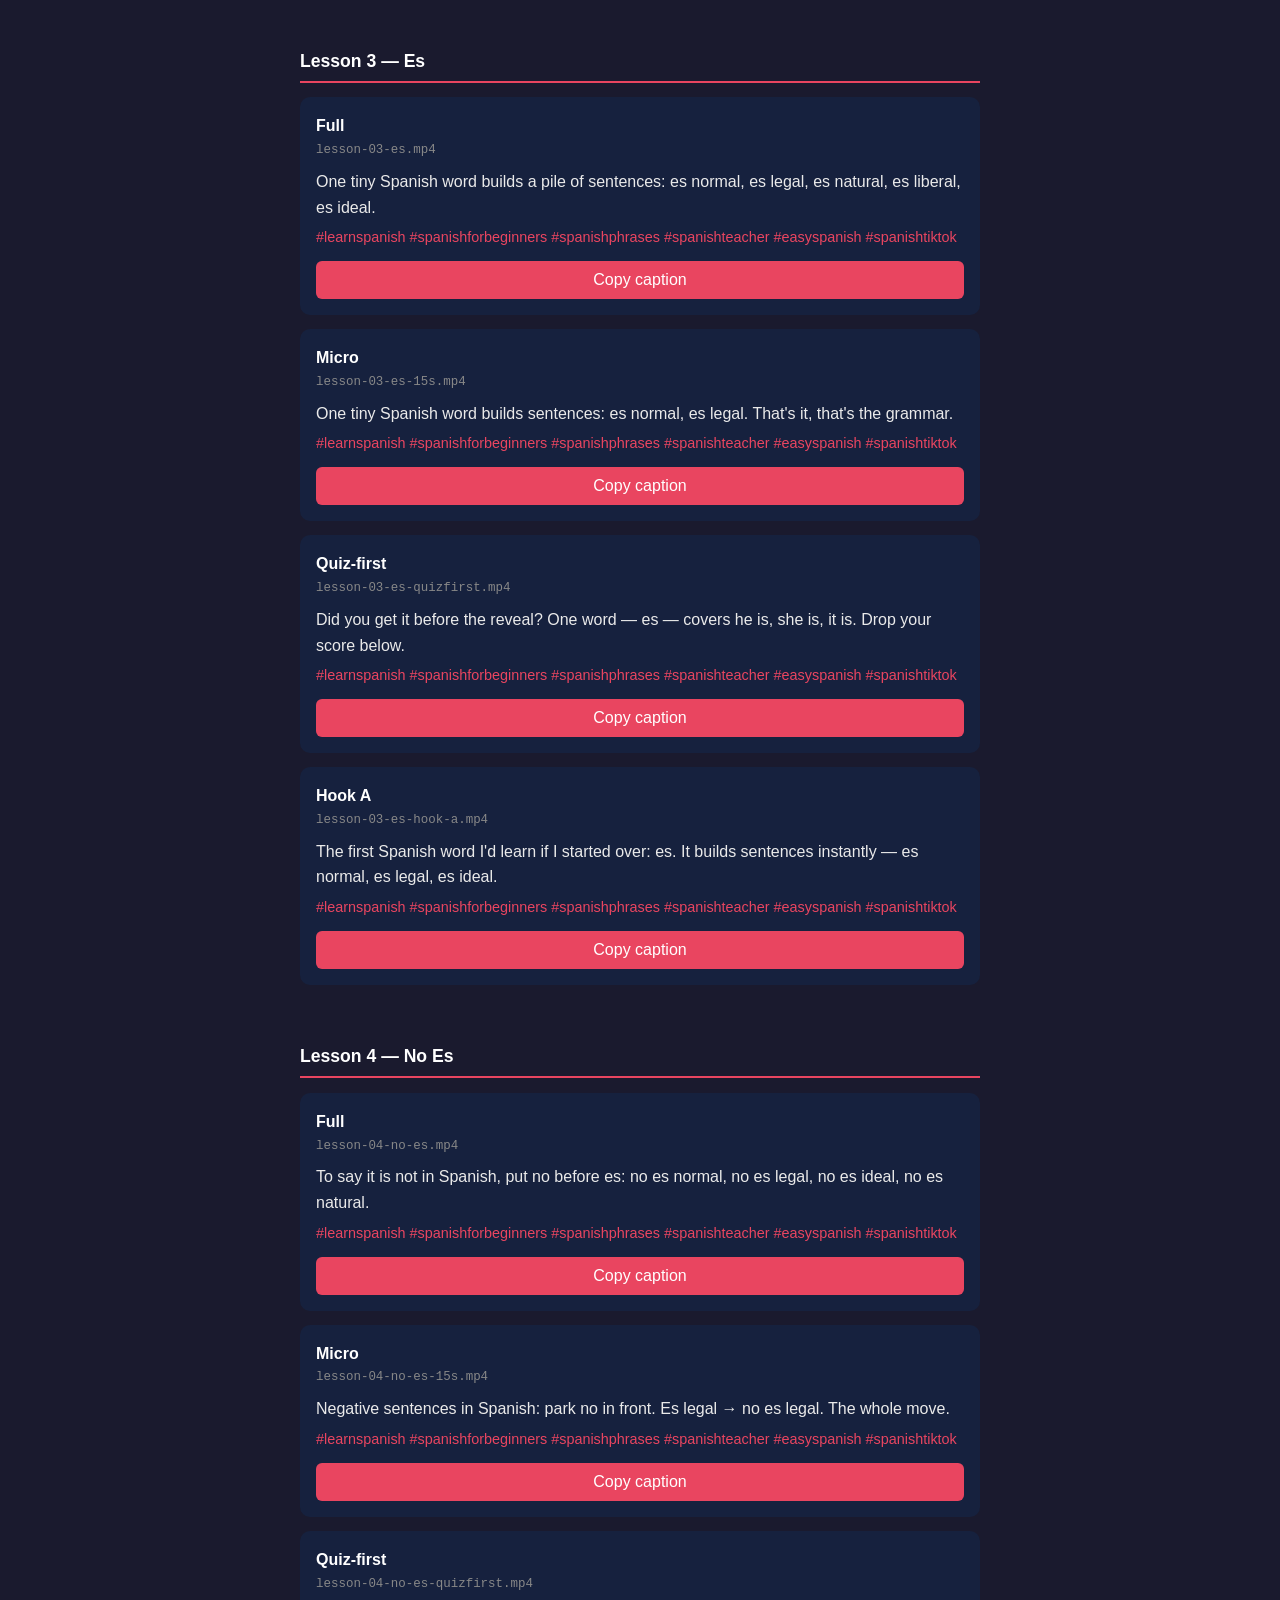
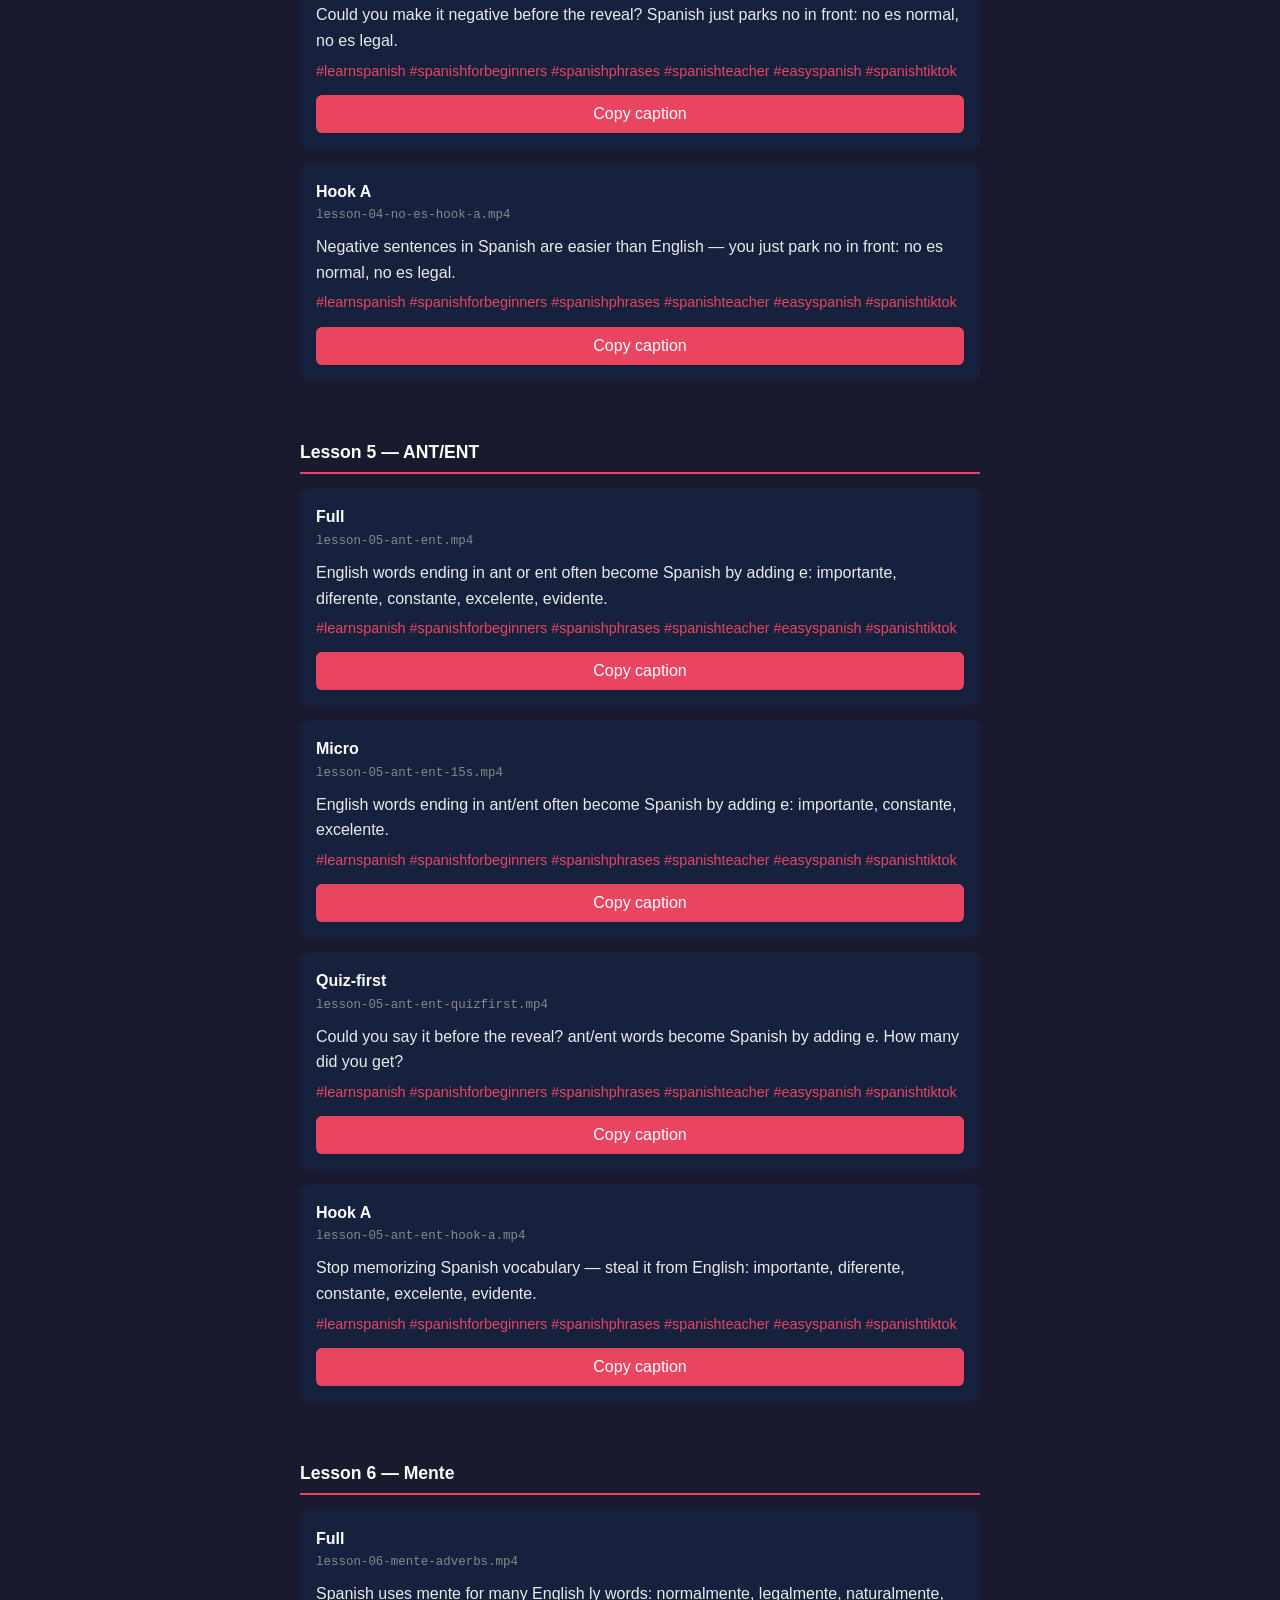
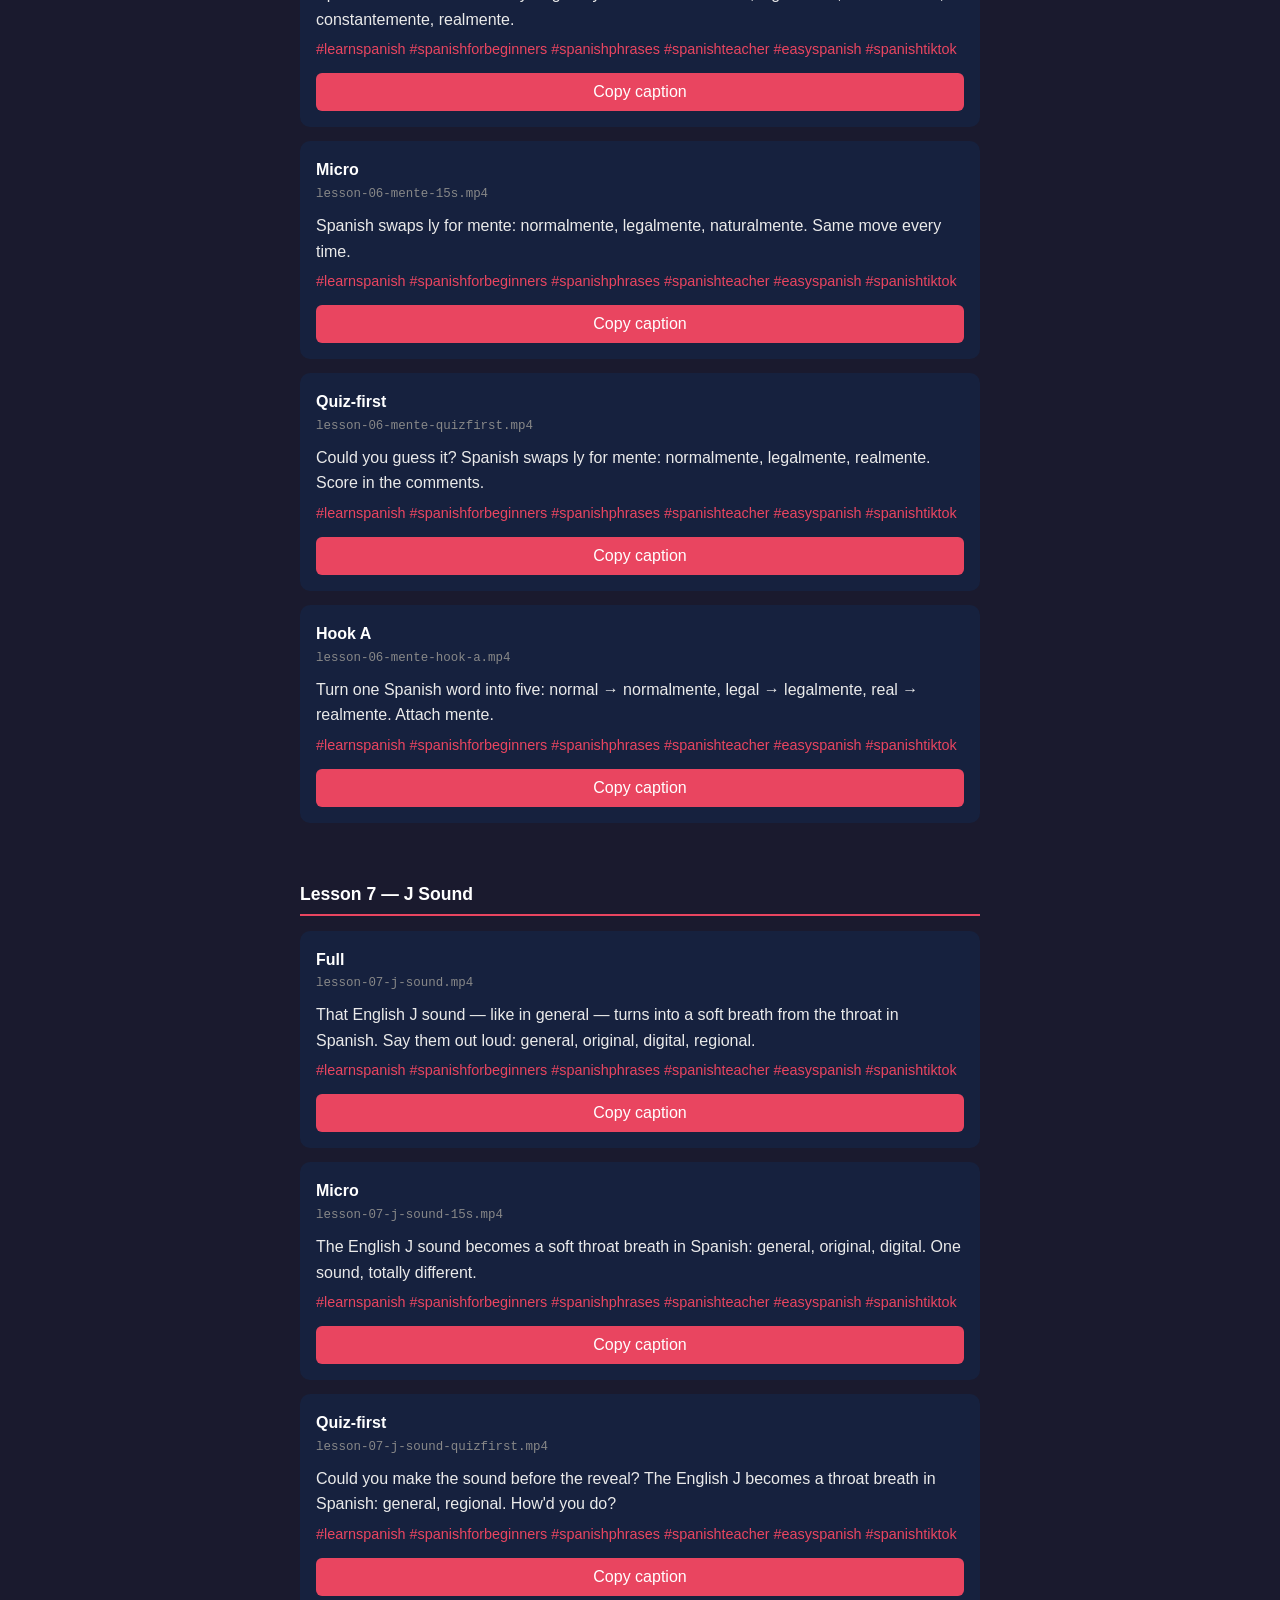
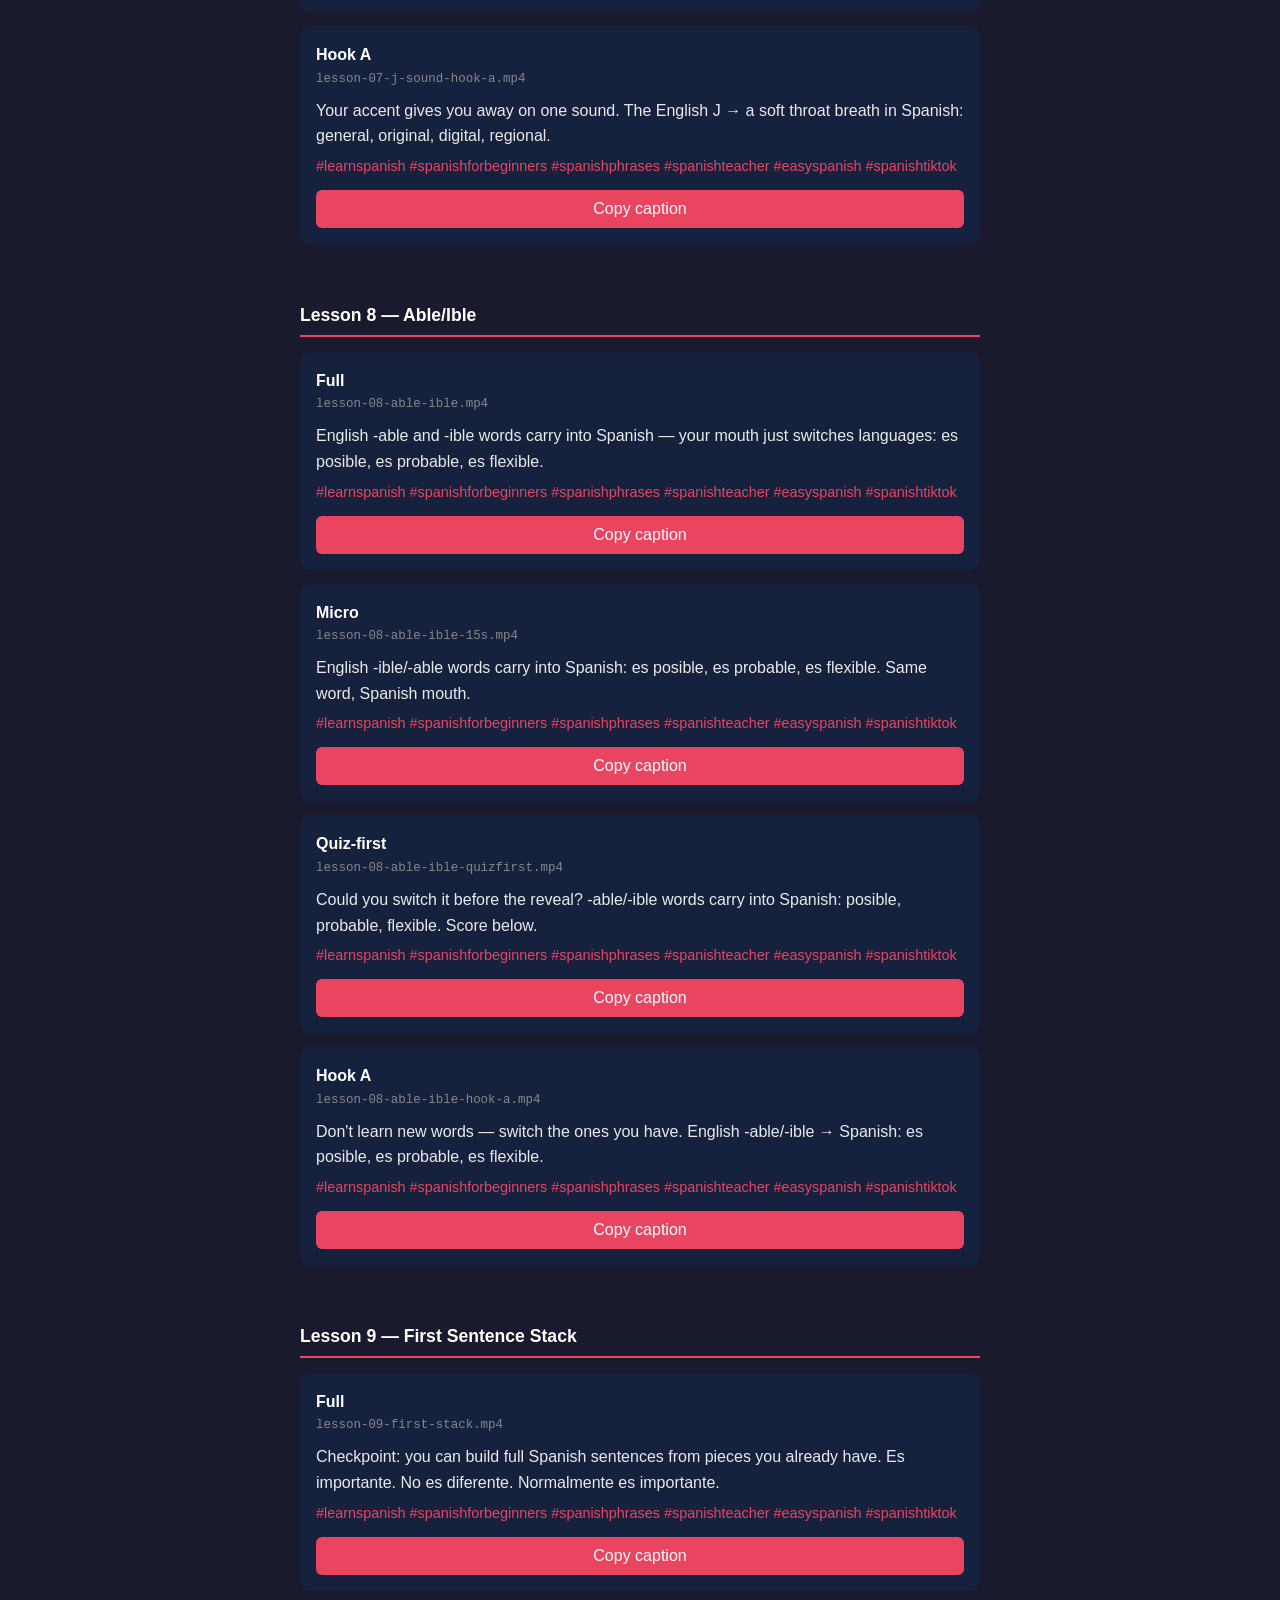
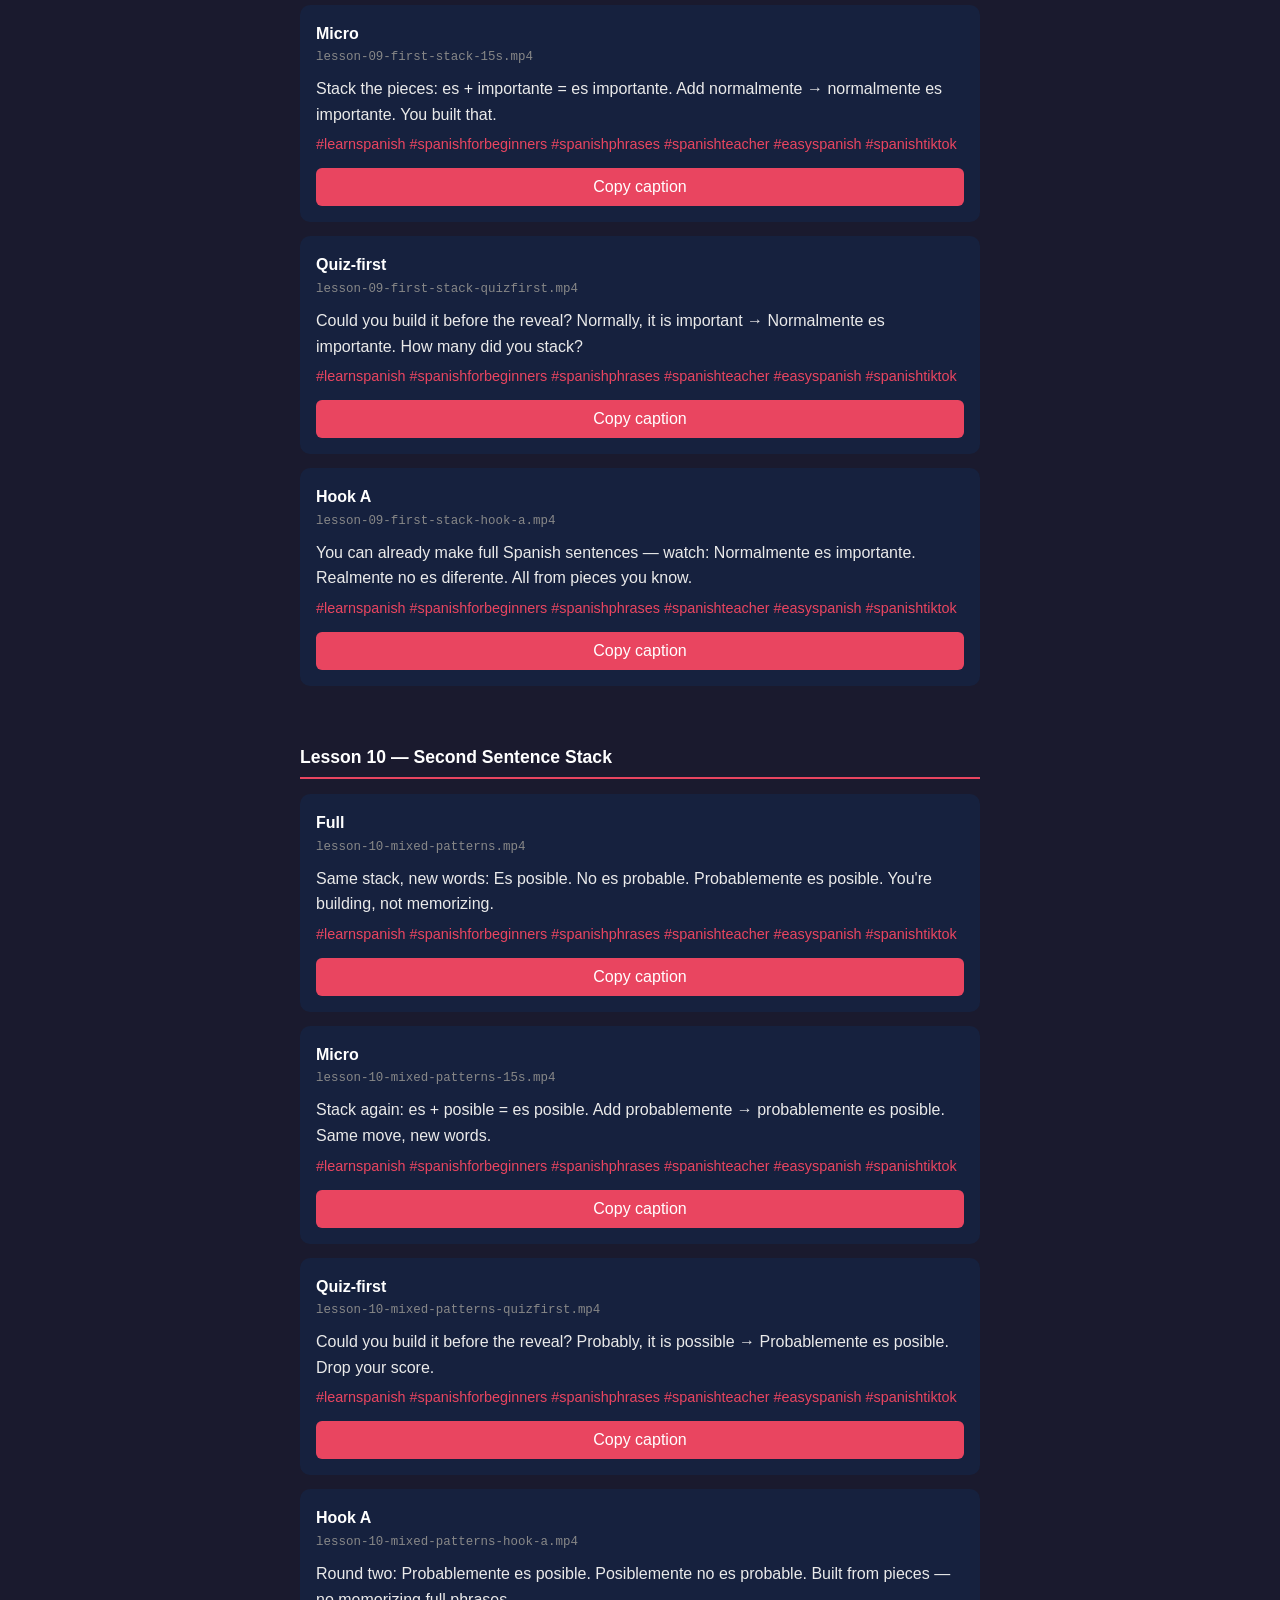
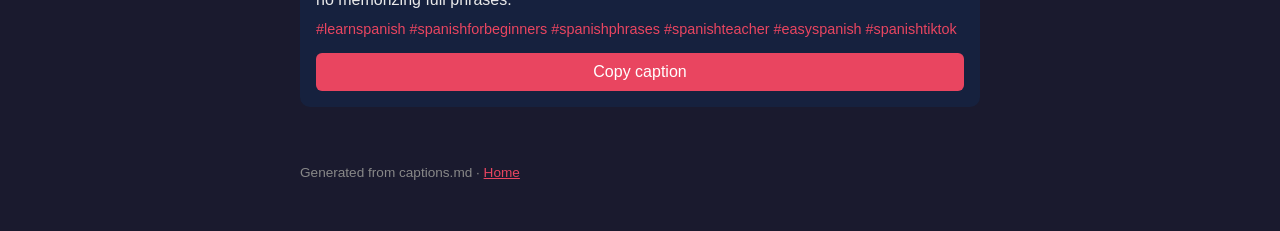
==== commit f29b9897: "Reorganize captions page by lesson with jump-nav; add lessons 7-10 Co-Authored-By: Claude Fable 5 <n" ====
--- a/captions.html
+++ b/captions.html
@@ -6,8 +6,24 @@
 <title>Captions — ES Lesson Uploader</title>
 <link rel="stylesheet" href="style.css">
 <style>
+  .nav {
+    position: sticky; top: 0; z-index: 10;
+    background: #1a1a2e; padding: 12px 0; margin: 0 0 8px;
+    display: flex; gap: 8px; overflow-x: auto;
+    border-bottom: 1px solid #2a2a4a;
+  }
+  .navchip {
+    flex: 0 0 auto; width: 40px; height: 40px;
+    display: flex; align-items: center; justify-content: center;
+    background: #16213e; color: #eaeaea; border-radius: 50%;
+    font-weight: 700; text-decoration: none; font-size: 1rem;
+  }
+  .navchip:active { background: #e94560; color: #fff; }
+  section { scroll-margin-top: 70px; padding-top: 8px; }
+  section h2 { border-bottom: 2px solid #e94560; padding-bottom: 6px; }
   .card { background: #16213e; border-radius: 10px; padding: 16px; margin: 14px 0; }
-  .file { font-family: monospace; font-size: 0.8rem; color: #888; margin-bottom: 8px; }
+  .variant { font-weight: 700; color: #fff; margin-bottom: 2px; }
+  .file { font-family: monospace; font-size: 0.78rem; color: #888; margin-bottom: 8px; }
   .caption { margin-bottom: 6px; }
   .tags { color: #e94560; font-size: 0.9rem; margin-bottom: 12px; }
   button {
@@ -19,137 +35,297 @@
 </head>
 <body>
 <h1>Captions<span>.</span></h1>
-<p>Tap copy, then paste into the TikTok caption field.</p>
-<h2>Originals</h2>
-<div class="card">
-  <div class="file">lesson-01-cognate-with-audio.mp4</div>
-  <div class="caption">You already speak Spanish — you just don't know it yet 🤯 Same words, just move the stress to the end. Say them out loud: animal, hospital, capital, natural.</div>
-  <div class="tags">#learnspanish #spanishforbeginners #spanishphrases #spanishteacher #easyspanish #spanishtiktok</div>
-  <button data-copy="You already speak Spanish — you just don't know it yet 🤯 Same words, just move the stress to the end. Say them out loud: animal, hospital, capital, natural.&#10;&#10;#learnspanish #spanishforbeginners #spanishphrases #spanishteacher #easyspanish #spanishtiktok">Copy caption</button>
-</div>
-<div class="card">
-  <div class="file">lesson-02-vowels-v3.mp4</div>
-  <div class="caption">Spanish is easier to read out loud than English — the vowels never change: a-e-i-o-u = ah-eh-ee-oh-oo. Then read these: natural, metal, legal, ideal.</div>
-  <div class="tags">#learnspanish #spanishforbeginners #spanishphrases #spanishteacher #easyspanish #spanishtiktok</div>
-  <button data-copy="Spanish is easier to read out loud than English — the vowels never change: a-e-i-o-u = ah-eh-ee-oh-oo. Then read these: natural, metal, legal, ideal.&#10;&#10;#learnspanish #spanishforbeginners #spanishphrases #spanishteacher #easyspanish #spanishtiktok">Copy caption</button>
-</div>
-<div class="card">
-  <div class="file">lesson-03-es.mp4</div>
-  <div class="caption">One tiny Spanish word builds a pile of sentences: es normal, es legal, es natural, es liberal, es ideal.</div>
-  <div class="tags">#learnspanish #spanishforbeginners #spanishphrases #spanishteacher #easyspanish #spanishtiktok</div>
-  <button data-copy="One tiny Spanish word builds a pile of sentences: es normal, es legal, es natural, es liberal, es ideal.&#10;&#10;#learnspanish #spanishforbeginners #spanishphrases #spanishteacher #easyspanish #spanishtiktok">Copy caption</button>
-</div>
-<div class="card">
-  <div class="file">lesson-04-no-es.mp4</div>
-  <div class="caption">To say it is not in Spanish, put no before es: no es normal, no es legal, no es ideal, no es natural.</div>
-  <div class="tags">#learnspanish #spanishforbeginners #spanishphrases #spanishteacher #easyspanish #spanishtiktok</div>
-  <button data-copy="To say it is not in Spanish, put no before es: no es normal, no es legal, no es ideal, no es natural.&#10;&#10;#learnspanish #spanishforbeginners #spanishphrases #spanishteacher #easyspanish #spanishtiktok">Copy caption</button>
-</div>
-<div class="card">
-  <div class="file">lesson-05-ant-ent.mp4</div>
-  <div class="caption">English words ending in ant or ent often become Spanish by adding e: importante, diferente, constante, excelente, evidente.</div>
-  <div class="tags">#learnspanish #spanishforbeginners #spanishphrases #spanishteacher #easyspanish #spanishtiktok</div>
-  <button data-copy="English words ending in ant or ent often become Spanish by adding e: importante, diferente, constante, excelente, evidente.&#10;&#10;#learnspanish #spanishforbeginners #spanishphrases #spanishteacher #easyspanish #spanishtiktok">Copy caption</button>
-</div>
-<div class="card">
-  <div class="file">lesson-06-mente-adverbs.mp4</div>
-  <div class="caption">Spanish uses mente for many English ly words: normalmente, legalmente, naturalmente, constantemente, realmente.</div>
-  <div class="tags">#learnspanish #spanishforbeginners #spanishphrases #spanishteacher #easyspanish #spanishtiktok</div>
-  <button data-copy="Spanish uses mente for many English ly words: normalmente, legalmente, naturalmente, constantemente, realmente.&#10;&#10;#learnspanish #spanishforbeginners #spanishphrases #spanishteacher #easyspanish #spanishtiktok">Copy caption</button>
-</div>
-<h2>Micro-cuts (~15-28s)</h2>
-<div class="card">
-  <div class="file">lesson-02-vowels-15s.mp4</div>
-  <div class="caption">Spanish vowels never change: a-e-i-o-u = ah-eh-ee-oh-oo. Now read these out loud: natural, legal.</div>
-  <div class="tags">#learnspanish #spanishforbeginners #spanishphrases #spanishteacher #easyspanish #spanishtiktok</div>
-  <button data-copy="Spanish vowels never change: a-e-i-o-u = ah-eh-ee-oh-oo. Now read these out loud: natural, legal.&#10;&#10;#learnspanish #spanishforbeginners #spanishphrases #spanishteacher #easyspanish #spanishtiktok">Copy caption</button>
-</div>
-<div class="card">
-  <div class="file">lesson-03-es-15s.mp4</div>
-  <div class="caption">One tiny Spanish word builds sentences: es normal, es legal. That's it, that's the grammar.</div>
-  <div class="tags">#learnspanish #spanishforbeginners #spanishphrases #spanishteacher #easyspanish #spanishtiktok</div>
-  <button data-copy="One tiny Spanish word builds sentences: es normal, es legal. That's it, that's the grammar.&#10;&#10;#learnspanish #spanishforbeginners #spanishphrases #spanishteacher #easyspanish #spanishtiktok">Copy caption</button>
-</div>
-<div class="card">
-  <div class="file">lesson-04-no-es-15s.mp4</div>
-  <div class="caption">Negative sentences in Spanish: park no in front. Es legal → no es legal. The whole move.</div>
-  <div class="tags">#learnspanish #spanishforbeginners #spanishphrases #spanishteacher #easyspanish #spanishtiktok</div>
-  <button data-copy="Negative sentences in Spanish: park no in front. Es legal → no es legal. The whole move.&#10;&#10;#learnspanish #spanishforbeginners #spanishphrases #spanishteacher #easyspanish #spanishtiktok">Copy caption</button>
-</div>
-<div class="card">
-  <div class="file">lesson-05-ant-ent-15s.mp4</div>
-  <div class="caption">English words ending in ant/ent often become Spanish by adding e: importante, constante, excelente.</div>
-  <div class="tags">#learnspanish #spanishforbeginners #spanishphrases #spanishteacher #easyspanish #spanishtiktok</div>
-  <button data-copy="English words ending in ant/ent often become Spanish by adding e: importante, constante, excelente.&#10;&#10;#learnspanish #spanishforbeginners #spanishphrases #spanishteacher #easyspanish #spanishtiktok">Copy caption</button>
-</div>
-<div class="card">
-  <div class="file">lesson-06-mente-15s.mp4</div>
-  <div class="caption">Spanish swaps ly for mente: normalmente, legalmente, naturalmente. Same move every time.</div>
-  <div class="tags">#learnspanish #spanishforbeginners #spanishphrases #spanishteacher #easyspanish #spanishtiktok</div>
-  <button data-copy="Spanish swaps ly for mente: normalmente, legalmente, naturalmente. Same move every time.&#10;&#10;#learnspanish #spanishforbeginners #spanishphrases #spanishteacher #easyspanish #spanishtiktok">Copy caption</button>
-</div>
-<h2>Quiz-first (cold-open on a prompt)</h2>
-<div class="card">
-  <div class="file">lesson-02-vowels-quizfirst.mp4</div>
-  <div class="caption">Could you say it before the reveal? Spanish vowels never change: ah-eh-ee-oh-oo. Score yourself in the comments.</div>
-  <div class="tags">#learnspanish #spanishforbeginners #spanishphrases #spanishteacher #easyspanish #spanishtiktok</div>
-  <button data-copy="Could you say it before the reveal? Spanish vowels never change: ah-eh-ee-oh-oo. Score yourself in the comments.&#10;&#10;#learnspanish #spanishforbeginners #spanishphrases #spanishteacher #easyspanish #spanishtiktok">Copy caption</button>
-</div>
-<div class="card">
-  <div class="file">lesson-03-es-quizfirst.mp4</div>
-  <div class="caption">Did you get it before the reveal? One word — es — covers he is, she is, it is. Drop your score below.</div>
-  <div class="tags">#learnspanish #spanishforbeginners #spanishphrases #spanishteacher #easyspanish #spanishtiktok</div>
-  <button data-copy="Did you get it before the reveal? One word — es — covers he is, she is, it is. Drop your score below.&#10;&#10;#learnspanish #spanishforbeginners #spanishphrases #spanishteacher #easyspanish #spanishtiktok">Copy caption</button>
-</div>
-<div class="card">
-  <div class="file">lesson-04-no-es-quizfirst.mp4</div>
-  <div class="caption">Could you make it negative before the reveal? Spanish just parks no in front: no es normal, no es legal.</div>
-  <div class="tags">#learnspanish #spanishforbeginners #spanishphrases #spanishteacher #easyspanish #spanishtiktok</div>
-  <button data-copy="Could you make it negative before the reveal? Spanish just parks no in front: no es normal, no es legal.&#10;&#10;#learnspanish #spanishforbeginners #spanishphrases #spanishteacher #easyspanish #spanishtiktok">Copy caption</button>
-</div>
-<div class="card">
-  <div class="file">lesson-05-ant-ent-quizfirst.mp4</div>
-  <div class="caption">Could you say it before the reveal? ant/ent words become Spanish by adding e. How many did you get?</div>
-  <div class="tags">#learnspanish #spanishforbeginners #spanishphrases #spanishteacher #easyspanish #spanishtiktok</div>
-  <button data-copy="Could you say it before the reveal? ant/ent words become Spanish by adding e. How many did you get?&#10;&#10;#learnspanish #spanishforbeginners #spanishphrases #spanishteacher #easyspanish #spanishtiktok">Copy caption</button>
-</div>
-<div class="card">
-  <div class="file">lesson-06-mente-quizfirst.mp4</div>
-  <div class="caption">Could you guess it? Spanish swaps ly for mente: normalmente, legalmente, realmente. Score in the comments.</div>
-  <div class="tags">#learnspanish #spanishforbeginners #spanishphrases #spanishteacher #easyspanish #spanishtiktok</div>
-  <button data-copy="Could you guess it? Spanish swaps ly for mente: normalmente, legalmente, realmente. Score in the comments.&#10;&#10;#learnspanish #spanishforbeginners #spanishphrases #spanishteacher #easyspanish #spanishtiktok">Copy caption</button>
-</div>
-<h2>Hook swaps (Option A openings)</h2>
-<div class="card">
-  <div class="file">lesson-02-vowels-hook-a.mp4</div>
-  <div class="caption">Spanish has 5 vowel sounds. English has ~20. That's why reading Spanish out loud is easier: natural, metal, legal, ideal.</div>
-  <div class="tags">#learnspanish #spanishforbeginners #spanishphrases #spanishteacher #easyspanish #spanishtiktok</div>
-  <button data-copy="Spanish has 5 vowel sounds. English has ~20. That's why reading Spanish out loud is easier: natural, metal, legal, ideal.&#10;&#10;#learnspanish #spanishforbeginners #spanishphrases #spanishteacher #easyspanish #spanishtiktok">Copy caption</button>
-</div>
-<div class="card">
-  <div class="file">lesson-03-es-hook-a.mp4</div>
-  <div class="caption">The first Spanish word I'd learn if I started over: es. It builds sentences instantly — es normal, es legal, es ideal.</div>
-  <div class="tags">#learnspanish #spanishforbeginners #spanishphrases #spanishteacher #easyspanish #spanishtiktok</div>
-  <button data-copy="The first Spanish word I'd learn if I started over: es. It builds sentences instantly — es normal, es legal, es ideal.&#10;&#10;#learnspanish #spanishforbeginners #spanishphrases #spanishteacher #easyspanish #spanishtiktok">Copy caption</button>
-</div>
-<div class="card">
-  <div class="file">lesson-04-no-es-hook-a.mp4</div>
-  <div class="caption">Negative sentences in Spanish are easier than English — you just park no in front: no es normal, no es legal.</div>
-  <div class="tags">#learnspanish #spanishforbeginners #spanishphrases #spanishteacher #easyspanish #spanishtiktok</div>
-  <button data-copy="Negative sentences in Spanish are easier than English — you just park no in front: no es normal, no es legal.&#10;&#10;#learnspanish #spanishforbeginners #spanishphrases #spanishteacher #easyspanish #spanishtiktok">Copy caption</button>
-</div>
-<div class="card">
-  <div class="file">lesson-05-ant-ent-hook-a.mp4</div>
-  <div class="caption">Stop memorizing Spanish vocabulary — steal it from English: importante, diferente, constante, excelente, evidente.</div>
-  <div class="tags">#learnspanish #spanishforbeginners #spanishphrases #spanishteacher #easyspanish #spanishtiktok</div>
-  <button data-copy="Stop memorizing Spanish vocabulary — steal it from English: importante, diferente, constante, excelente, evidente.&#10;&#10;#learnspanish #spanishforbeginners #spanishphrases #spanishteacher #easyspanish #spanishtiktok">Copy caption</button>
-</div>
-<div class="card">
-  <div class="file">lesson-06-mente-hook-a.mp4</div>
-  <div class="caption">Turn one Spanish word into five: normal → normalmente, legal → legalmente, real → realmente. Attach mente.</div>
-  <div class="tags">#learnspanish #spanishforbeginners #spanishphrases #spanishteacher #easyspanish #spanishtiktok</div>
-  <button data-copy="Turn one Spanish word into five: normal → normalmente, legal → legalmente, real → realmente. Attach mente.&#10;&#10;#learnspanish #spanishforbeginners #spanishphrases #spanishteacher #easyspanish #spanishtiktok">Copy caption</button>
-</div>
+<p>Jump to a lesson, then tap copy and paste into the TikTok caption field.</p>
+<nav class="nav"><a class="navchip" href="#lesson-1">1</a><a class="navchip" href="#lesson-2">2</a><a class="navchip" href="#lesson-3">3</a><a class="navchip" href="#lesson-4">4</a><a class="navchip" href="#lesson-5">5</a><a class="navchip" href="#lesson-6">6</a><a class="navchip" href="#lesson-7">7</a><a class="navchip" href="#lesson-8">8</a><a class="navchip" href="#lesson-9">9</a><a class="navchip" href="#lesson-10">10</a></nav>
+<section id="lesson-1">
+  <h2>Lesson 1 — Cognates</h2>
+  <div class="card">
+    <div class="variant">Full</div>
+    <div class="file">lesson-01-cognate-with-audio.mp4</div>
+    <div class="caption">You already speak Spanish — you just don't know it yet 🤯 Same words, just move the stress to the end. Say them out loud: animal, hospital, capital, natural.</div>
+    <div class="tags">#learnspanish #spanishforbeginners #spanishphrases #spanishteacher #easyspanish #spanishtiktok</div>
+    <button data-copy="You already speak Spanish — you just don't know it yet 🤯 Same words, just move the stress to the end. Say them out loud: animal, hospital, capital, natural.&#10;&#10;#learnspanish #spanishforbeginners #spanishphrases #spanishteacher #easyspanish #spanishtiktok">Copy caption</button>
+  </div>
+</section>
+<section id="lesson-2">
+  <h2>Lesson 2 — Vowels</h2>
+  <div class="card">
+    <div class="variant">Full</div>
+    <div class="file">lesson-02-vowels-v3.mp4</div>
+    <div class="caption">Spanish is easier to read out loud than English — the vowels never change: a-e-i-o-u = ah-eh-ee-oh-oo. Then read these: natural, metal, legal, ideal.</div>
+    <div class="tags">#learnspanish #spanishforbeginners #spanishphrases #spanishteacher #easyspanish #spanishtiktok</div>
+    <button data-copy="Spanish is easier to read out loud than English — the vowels never change: a-e-i-o-u = ah-eh-ee-oh-oo. Then read these: natural, metal, legal, ideal.&#10;&#10;#learnspanish #spanishforbeginners #spanishphrases #spanishteacher #easyspanish #spanishtiktok">Copy caption</button>
+  </div>
+  <div class="card">
+    <div class="variant">Micro</div>
+    <div class="file">lesson-02-vowels-15s.mp4</div>
+    <div class="caption">Spanish vowels never change: a-e-i-o-u = ah-eh-ee-oh-oo. Now read these out loud: natural, legal.</div>
+    <div class="tags">#learnspanish #spanishforbeginners #spanishphrases #spanishteacher #easyspanish #spanishtiktok</div>
+    <button data-copy="Spanish vowels never change: a-e-i-o-u = ah-eh-ee-oh-oo. Now read these out loud: natural, legal.&#10;&#10;#learnspanish #spanishforbeginners #spanishphrases #spanishteacher #easyspanish #spanishtiktok">Copy caption</button>
+  </div>
+  <div class="card">
+    <div class="variant">Quiz-first</div>
+    <div class="file">lesson-02-vowels-quizfirst.mp4</div>
+    <div class="caption">Could you say it before the reveal? Spanish vowels never change: ah-eh-ee-oh-oo. Score yourself in the comments.</div>
+    <div class="tags">#learnspanish #spanishforbeginners #spanishphrases #spanishteacher #easyspanish #spanishtiktok</div>
+    <button data-copy="Could you say it before the reveal? Spanish vowels never change: ah-eh-ee-oh-oo. Score yourself in the comments.&#10;&#10;#learnspanish #spanishforbeginners #spanishphrases #spanishteacher #easyspanish #spanishtiktok">Copy caption</button>
+  </div>
+  <div class="card">
+    <div class="variant">Hook A</div>
+    <div class="file">lesson-02-vowels-hook-a.mp4</div>
+    <div class="caption">Spanish has 5 vowel sounds. English has ~20. That's why reading Spanish out loud is easier: natural, metal, legal, ideal.</div>
+    <div class="tags">#learnspanish #spanishforbeginners #spanishphrases #spanishteacher #easyspanish #spanishtiktok</div>
+    <button data-copy="Spanish has 5 vowel sounds. English has ~20. That's why reading Spanish out loud is easier: natural, metal, legal, ideal.&#10;&#10;#learnspanish #spanishforbeginners #spanishphrases #spanishteacher #easyspanish #spanishtiktok">Copy caption</button>
+  </div>
+</section>
+<section id="lesson-3">
+  <h2>Lesson 3 — Es</h2>
+  <div class="card">
+    <div class="variant">Full</div>
+    <div class="file">lesson-03-es.mp4</div>
+    <div class="caption">One tiny Spanish word builds a pile of sentences: es normal, es legal, es natural, es liberal, es ideal.</div>
+    <div class="tags">#learnspanish #spanishforbeginners #spanishphrases #spanishteacher #easyspanish #spanishtiktok</div>
+    <button data-copy="One tiny Spanish word builds a pile of sentences: es normal, es legal, es natural, es liberal, es ideal.&#10;&#10;#learnspanish #spanishforbeginners #spanishphrases #spanishteacher #easyspanish #spanishtiktok">Copy caption</button>
+  </div>
+  <div class="card">
+    <div class="variant">Micro</div>
+    <div class="file">lesson-03-es-15s.mp4</div>
+    <div class="caption">One tiny Spanish word builds sentences: es normal, es legal. That's it, that's the grammar.</div>
+    <div class="tags">#learnspanish #spanishforbeginners #spanishphrases #spanishteacher #easyspanish #spanishtiktok</div>
+    <button data-copy="One tiny Spanish word builds sentences: es normal, es legal. That's it, that's the grammar.&#10;&#10;#learnspanish #spanishforbeginners #spanishphrases #spanishteacher #easyspanish #spanishtiktok">Copy caption</button>
+  </div>
+  <div class="card">
+    <div class="variant">Quiz-first</div>
+    <div class="file">lesson-03-es-quizfirst.mp4</div>
+    <div class="caption">Did you get it before the reveal? One word — es — covers he is, she is, it is. Drop your score below.</div>
+    <div class="tags">#learnspanish #spanishforbeginners #spanishphrases #spanishteacher #easyspanish #spanishtiktok</div>
+    <button data-copy="Did you get it before the reveal? One word — es — covers he is, she is, it is. Drop your score below.&#10;&#10;#learnspanish #spanishforbeginners #spanishphrases #spanishteacher #easyspanish #spanishtiktok">Copy caption</button>
+  </div>
+  <div class="card">
+    <div class="variant">Hook A</div>
+    <div class="file">lesson-03-es-hook-a.mp4</div>
+    <div class="caption">The first Spanish word I'd learn if I started over: es. It builds sentences instantly — es normal, es legal, es ideal.</div>
+    <div class="tags">#learnspanish #spanishforbeginners #spanishphrases #spanishteacher #easyspanish #spanishtiktok</div>
+    <button data-copy="The first Spanish word I'd learn if I started over: es. It builds sentences instantly — es normal, es legal, es ideal.&#10;&#10;#learnspanish #spanishforbeginners #spanishphrases #spanishteacher #easyspanish #spanishtiktok">Copy caption</button>
+  </div>
+</section>
+<section id="lesson-4">
+  <h2>Lesson 4 — No Es</h2>
+  <div class="card">
+    <div class="variant">Full</div>
+    <div class="file">lesson-04-no-es.mp4</div>
+    <div class="caption">To say it is not in Spanish, put no before es: no es normal, no es legal, no es ideal, no es natural.</div>
+    <div class="tags">#learnspanish #spanishforbeginners #spanishphrases #spanishteacher #easyspanish #spanishtiktok</div>
+    <button data-copy="To say it is not in Spanish, put no before es: no es normal, no es legal, no es ideal, no es natural.&#10;&#10;#learnspanish #spanishforbeginners #spanishphrases #spanishteacher #easyspanish #spanishtiktok">Copy caption</button>
+  </div>
+  <div class="card">
+    <div class="variant">Micro</div>
+    <div class="file">lesson-04-no-es-15s.mp4</div>
+    <div class="caption">Negative sentences in Spanish: park no in front. Es legal → no es legal. The whole move.</div>
+    <div class="tags">#learnspanish #spanishforbeginners #spanishphrases #spanishteacher #easyspanish #spanishtiktok</div>
+    <button data-copy="Negative sentences in Spanish: park no in front. Es legal → no es legal. The whole move.&#10;&#10;#learnspanish #spanishforbeginners #spanishphrases #spanishteacher #easyspanish #spanishtiktok">Copy caption</button>
+  </div>
+  <div class="card">
+    <div class="variant">Quiz-first</div>
+    <div class="file">lesson-04-no-es-quizfirst.mp4</div>
+    <div class="caption">Could you make it negative before the reveal? Spanish just parks no in front: no es normal, no es legal.</div>
+    <div class="tags">#learnspanish #spanishforbeginners #spanishphrases #spanishteacher #easyspanish #spanishtiktok</div>
+    <button data-copy="Could you make it negative before the reveal? Spanish just parks no in front: no es normal, no es legal.&#10;&#10;#learnspanish #spanishforbeginners #spanishphrases #spanishteacher #easyspanish #spanishtiktok">Copy caption</button>
+  </div>
+  <div class="card">
+    <div class="variant">Hook A</div>
+    <div class="file">lesson-04-no-es-hook-a.mp4</div>
+    <div class="caption">Negative sentences in Spanish are easier than English — you just park no in front: no es normal, no es legal.</div>
+    <div class="tags">#learnspanish #spanishforbeginners #spanishphrases #spanishteacher #easyspanish #spanishtiktok</div>
+    <button data-copy="Negative sentences in Spanish are easier than English — you just park no in front: no es normal, no es legal.&#10;&#10;#learnspanish #spanishforbeginners #spanishphrases #spanishteacher #easyspanish #spanishtiktok">Copy caption</button>
+  </div>
+</section>
+<section id="lesson-5">
+  <h2>Lesson 5 — ANT/ENT</h2>
+  <div class="card">
+    <div class="variant">Full</div>
+    <div class="file">lesson-05-ant-ent.mp4</div>
+    <div class="caption">English words ending in ant or ent often become Spanish by adding e: importante, diferente, constante, excelente, evidente.</div>
+    <div class="tags">#learnspanish #spanishforbeginners #spanishphrases #spanishteacher #easyspanish #spanishtiktok</div>
+    <button data-copy="English words ending in ant or ent often become Spanish by adding e: importante, diferente, constante, excelente, evidente.&#10;&#10;#learnspanish #spanishforbeginners #spanishphrases #spanishteacher #easyspanish #spanishtiktok">Copy caption</button>
+  </div>
+  <div class="card">
+    <div class="variant">Micro</div>
+    <div class="file">lesson-05-ant-ent-15s.mp4</div>
+    <div class="caption">English words ending in ant/ent often become Spanish by adding e: importante, constante, excelente.</div>
+    <div class="tags">#learnspanish #spanishforbeginners #spanishphrases #spanishteacher #easyspanish #spanishtiktok</div>
+    <button data-copy="English words ending in ant/ent often become Spanish by adding e: importante, constante, excelente.&#10;&#10;#learnspanish #spanishforbeginners #spanishphrases #spanishteacher #easyspanish #spanishtiktok">Copy caption</button>
+  </div>
+  <div class="card">
+    <div class="variant">Quiz-first</div>
+    <div class="file">lesson-05-ant-ent-quizfirst.mp4</div>
+    <div class="caption">Could you say it before the reveal? ant/ent words become Spanish by adding e. How many did you get?</div>
+    <div class="tags">#learnspanish #spanishforbeginners #spanishphrases #spanishteacher #easyspanish #spanishtiktok</div>
+    <button data-copy="Could you say it before the reveal? ant/ent words become Spanish by adding e. How many did you get?&#10;&#10;#learnspanish #spanishforbeginners #spanishphrases #spanishteacher #easyspanish #spanishtiktok">Copy caption</button>
+  </div>
+  <div class="card">
+    <div class="variant">Hook A</div>
+    <div class="file">lesson-05-ant-ent-hook-a.mp4</div>
+    <div class="caption">Stop memorizing Spanish vocabulary — steal it from English: importante, diferente, constante, excelente, evidente.</div>
+    <div class="tags">#learnspanish #spanishforbeginners #spanishphrases #spanishteacher #easyspanish #spanishtiktok</div>
+    <button data-copy="Stop memorizing Spanish vocabulary — steal it from English: importante, diferente, constante, excelente, evidente.&#10;&#10;#learnspanish #spanishforbeginners #spanishphrases #spanishteacher #easyspanish #spanishtiktok">Copy caption</button>
+  </div>
+</section>
+<section id="lesson-6">
+  <h2>Lesson 6 — Mente</h2>
+  <div class="card">
+    <div class="variant">Full</div>
+    <div class="file">lesson-06-mente-adverbs.mp4</div>
+    <div class="caption">Spanish uses mente for many English ly words: normalmente, legalmente, naturalmente, constantemente, realmente.</div>
+    <div class="tags">#learnspanish #spanishforbeginners #spanishphrases #spanishteacher #easyspanish #spanishtiktok</div>
+    <button data-copy="Spanish uses mente for many English ly words: normalmente, legalmente, naturalmente, constantemente, realmente.&#10;&#10;#learnspanish #spanishforbeginners #spanishphrases #spanishteacher #easyspanish #spanishtiktok">Copy caption</button>
+  </div>
+  <div class="card">
+    <div class="variant">Micro</div>
+    <div class="file">lesson-06-mente-15s.mp4</div>
+    <div class="caption">Spanish swaps ly for mente: normalmente, legalmente, naturalmente. Same move every time.</div>
+    <div class="tags">#learnspanish #spanishforbeginners #spanishphrases #spanishteacher #easyspanish #spanishtiktok</div>
+    <button data-copy="Spanish swaps ly for mente: normalmente, legalmente, naturalmente. Same move every time.&#10;&#10;#learnspanish #spanishforbeginners #spanishphrases #spanishteacher #easyspanish #spanishtiktok">Copy caption</button>
+  </div>
+  <div class="card">
+    <div class="variant">Quiz-first</div>
+    <div class="file">lesson-06-mente-quizfirst.mp4</div>
+    <div class="caption">Could you guess it? Spanish swaps ly for mente: normalmente, legalmente, realmente. Score in the comments.</div>
+    <div class="tags">#learnspanish #spanishforbeginners #spanishphrases #spanishteacher #easyspanish #spanishtiktok</div>
+    <button data-copy="Could you guess it? Spanish swaps ly for mente: normalmente, legalmente, realmente. Score in the comments.&#10;&#10;#learnspanish #spanishforbeginners #spanishphrases #spanishteacher #easyspanish #spanishtiktok">Copy caption</button>
+  </div>
+  <div class="card">
+    <div class="variant">Hook A</div>
+    <div class="file">lesson-06-mente-hook-a.mp4</div>
+    <div class="caption">Turn one Spanish word into five: normal → normalmente, legal → legalmente, real → realmente. Attach mente.</div>
+    <div class="tags">#learnspanish #spanishforbeginners #spanishphrases #spanishteacher #easyspanish #spanishtiktok</div>
+    <button data-copy="Turn one Spanish word into five: normal → normalmente, legal → legalmente, real → realmente. Attach mente.&#10;&#10;#learnspanish #spanishforbeginners #spanishphrases #spanishteacher #easyspanish #spanishtiktok">Copy caption</button>
+  </div>
+</section>
+<section id="lesson-7">
+  <h2>Lesson 7 — J Sound</h2>
+  <div class="card">
+    <div class="variant">Full</div>
+    <div class="file">lesson-07-j-sound.mp4</div>
+    <div class="caption">That English J sound — like in general — turns into a soft breath from the throat in Spanish. Say them out loud: general, original, digital, regional.</div>
+    <div class="tags">#learnspanish #spanishforbeginners #spanishphrases #spanishteacher #easyspanish #spanishtiktok</div>
+    <button data-copy="That English J sound — like in general — turns into a soft breath from the throat in Spanish. Say them out loud: general, original, digital, regional.&#10;&#10;#learnspanish #spanishforbeginners #spanishphrases #spanishteacher #easyspanish #spanishtiktok">Copy caption</button>
+  </div>
+  <div class="card">
+    <div class="variant">Micro</div>
+    <div class="file">lesson-07-j-sound-15s.mp4</div>
+    <div class="caption">The English J sound becomes a soft throat breath in Spanish: general, original, digital. One sound, totally different.</div>
+    <div class="tags">#learnspanish #spanishforbeginners #spanishphrases #spanishteacher #easyspanish #spanishtiktok</div>
+    <button data-copy="The English J sound becomes a soft throat breath in Spanish: general, original, digital. One sound, totally different.&#10;&#10;#learnspanish #spanishforbeginners #spanishphrases #spanishteacher #easyspanish #spanishtiktok">Copy caption</button>
+  </div>
+  <div class="card">
+    <div class="variant">Quiz-first</div>
+    <div class="file">lesson-07-j-sound-quizfirst.mp4</div>
+    <div class="caption">Could you make the sound before the reveal? The English J becomes a throat breath in Spanish: general, regional. How'd you do?</div>
+    <div class="tags">#learnspanish #spanishforbeginners #spanishphrases #spanishteacher #easyspanish #spanishtiktok</div>
+    <button data-copy="Could you make the sound before the reveal? The English J becomes a throat breath in Spanish: general, regional. How'd you do?&#10;&#10;#learnspanish #spanishforbeginners #spanishphrases #spanishteacher #easyspanish #spanishtiktok">Copy caption</button>
+  </div>
+  <div class="card">
+    <div class="variant">Hook A</div>
+    <div class="file">lesson-07-j-sound-hook-a.mp4</div>
+    <div class="caption">Your accent gives you away on one sound. The English J → a soft throat breath in Spanish: general, original, digital, regional.</div>
+    <div class="tags">#learnspanish #spanishforbeginners #spanishphrases #spanishteacher #easyspanish #spanishtiktok</div>
+    <button data-copy="Your accent gives you away on one sound. The English J → a soft throat breath in Spanish: general, original, digital, regional.&#10;&#10;#learnspanish #spanishforbeginners #spanishphrases #spanishteacher #easyspanish #spanishtiktok">Copy caption</button>
+  </div>
+</section>
+<section id="lesson-8">
+  <h2>Lesson 8 — Able/Ible</h2>
+  <div class="card">
+    <div class="variant">Full</div>
+    <div class="file">lesson-08-able-ible.mp4</div>
+    <div class="caption">English -able and -ible words carry into Spanish — your mouth just switches languages: es posible, es probable, es flexible.</div>
+    <div class="tags">#learnspanish #spanishforbeginners #spanishphrases #spanishteacher #easyspanish #spanishtiktok</div>
+    <button data-copy="English -able and -ible words carry into Spanish — your mouth just switches languages: es posible, es probable, es flexible.&#10;&#10;#learnspanish #spanishforbeginners #spanishphrases #spanishteacher #easyspanish #spanishtiktok">Copy caption</button>
+  </div>
+  <div class="card">
+    <div class="variant">Micro</div>
+    <div class="file">lesson-08-able-ible-15s.mp4</div>
+    <div class="caption">English -ible/-able words carry into Spanish: es posible, es probable, es flexible. Same word, Spanish mouth.</div>
+    <div class="tags">#learnspanish #spanishforbeginners #spanishphrases #spanishteacher #easyspanish #spanishtiktok</div>
+    <button data-copy="English -ible/-able words carry into Spanish: es posible, es probable, es flexible. Same word, Spanish mouth.&#10;&#10;#learnspanish #spanishforbeginners #spanishphrases #spanishteacher #easyspanish #spanishtiktok">Copy caption</button>
+  </div>
+  <div class="card">
+    <div class="variant">Quiz-first</div>
+    <div class="file">lesson-08-able-ible-quizfirst.mp4</div>
+    <div class="caption">Could you switch it before the reveal? -able/-ible words carry into Spanish: posible, probable, flexible. Score below.</div>
+    <div class="tags">#learnspanish #spanishforbeginners #spanishphrases #spanishteacher #easyspanish #spanishtiktok</div>
+    <button data-copy="Could you switch it before the reveal? -able/-ible words carry into Spanish: posible, probable, flexible. Score below.&#10;&#10;#learnspanish #spanishforbeginners #spanishphrases #spanishteacher #easyspanish #spanishtiktok">Copy caption</button>
+  </div>
+  <div class="card">
+    <div class="variant">Hook A</div>
+    <div class="file">lesson-08-able-ible-hook-a.mp4</div>
+    <div class="caption">Don't learn new words — switch the ones you have. English -able/-ible → Spanish: es posible, es probable, es flexible.</div>
+    <div class="tags">#learnspanish #spanishforbeginners #spanishphrases #spanishteacher #easyspanish #spanishtiktok</div>
+    <button data-copy="Don't learn new words — switch the ones you have. English -able/-ible → Spanish: es posible, es probable, es flexible.&#10;&#10;#learnspanish #spanishforbeginners #spanishphrases #spanishteacher #easyspanish #spanishtiktok">Copy caption</button>
+  </div>
+</section>
+<section id="lesson-9">
+  <h2>Lesson 9 — First Sentence Stack</h2>
+  <div class="card">
+    <div class="variant">Full</div>
+    <div class="file">lesson-09-first-stack.mp4</div>
+    <div class="caption">Checkpoint: you can build full Spanish sentences from pieces you already have. Es importante. No es diferente. Normalmente es importante.</div>
+    <div class="tags">#learnspanish #spanishforbeginners #spanishphrases #spanishteacher #easyspanish #spanishtiktok</div>
+    <button data-copy="Checkpoint: you can build full Spanish sentences from pieces you already have. Es importante. No es diferente. Normalmente es importante.&#10;&#10;#learnspanish #spanishforbeginners #spanishphrases #spanishteacher #easyspanish #spanishtiktok">Copy caption</button>
+  </div>
+  <div class="card">
+    <div class="variant">Micro</div>
+    <div class="file">lesson-09-first-stack-15s.mp4</div>
+    <div class="caption">Stack the pieces: es + importante = es importante. Add normalmente → normalmente es importante. You built that.</div>
+    <div class="tags">#learnspanish #spanishforbeginners #spanishphrases #spanishteacher #easyspanish #spanishtiktok</div>
+    <button data-copy="Stack the pieces: es + importante = es importante. Add normalmente → normalmente es importante. You built that.&#10;&#10;#learnspanish #spanishforbeginners #spanishphrases #spanishteacher #easyspanish #spanishtiktok">Copy caption</button>
+  </div>
+  <div class="card">
+    <div class="variant">Quiz-first</div>
+    <div class="file">lesson-09-first-stack-quizfirst.mp4</div>
+    <div class="caption">Could you build it before the reveal? Normally, it is important → Normalmente es importante. How many did you stack?</div>
+    <div class="tags">#learnspanish #spanishforbeginners #spanishphrases #spanishteacher #easyspanish #spanishtiktok</div>
+    <button data-copy="Could you build it before the reveal? Normally, it is important → Normalmente es importante. How many did you stack?&#10;&#10;#learnspanish #spanishforbeginners #spanishphrases #spanishteacher #easyspanish #spanishtiktok">Copy caption</button>
+  </div>
+  <div class="card">
+    <div class="variant">Hook A</div>
+    <div class="file">lesson-09-first-stack-hook-a.mp4</div>
+    <div class="caption">You can already make full Spanish sentences — watch: Normalmente es importante. Realmente no es diferente. All from pieces you know.</div>
+    <div class="tags">#learnspanish #spanishforbeginners #spanishphrases #spanishteacher #easyspanish #spanishtiktok</div>
+    <button data-copy="You can already make full Spanish sentences — watch: Normalmente es importante. Realmente no es diferente. All from pieces you know.&#10;&#10;#learnspanish #spanishforbeginners #spanishphrases #spanishteacher #easyspanish #spanishtiktok">Copy caption</button>
+  </div>
+</section>
+<section id="lesson-10">
+  <h2>Lesson 10 — Second Sentence Stack</h2>
+  <div class="card">
+    <div class="variant">Full</div>
+    <div class="file">lesson-10-mixed-patterns.mp4</div>
+    <div class="caption">Same stack, new words: Es posible. No es probable. Probablemente es posible. You're building, not memorizing.</div>
+    <div class="tags">#learnspanish #spanishforbeginners #spanishphrases #spanishteacher #easyspanish #spanishtiktok</div>
+    <button data-copy="Same stack, new words: Es posible. No es probable. Probablemente es posible. You're building, not memorizing.&#10;&#10;#learnspanish #spanishforbeginners #spanishphrases #spanishteacher #easyspanish #spanishtiktok">Copy caption</button>
+  </div>
+  <div class="card">
+    <div class="variant">Micro</div>
+    <div class="file">lesson-10-mixed-patterns-15s.mp4</div>
+    <div class="caption">Stack again: es + posible = es posible. Add probablemente → probablemente es posible. Same move, new words.</div>
+    <div class="tags">#learnspanish #spanishforbeginners #spanishphrases #spanishteacher #easyspanish #spanishtiktok</div>
+    <button data-copy="Stack again: es + posible = es posible. Add probablemente → probablemente es posible. Same move, new words.&#10;&#10;#learnspanish #spanishforbeginners #spanishphrases #spanishteacher #easyspanish #spanishtiktok">Copy caption</button>
+  </div>
+  <div class="card">
+    <div class="variant">Quiz-first</div>
+    <div class="file">lesson-10-mixed-patterns-quizfirst.mp4</div>
+    <div class="caption">Could you build it before the reveal? Probably, it is possible → Probablemente es posible. Drop your score.</div>
+    <div class="tags">#learnspanish #spanishforbeginners #spanishphrases #spanishteacher #easyspanish #spanishtiktok</div>
+    <button data-copy="Could you build it before the reveal? Probably, it is possible → Probablemente es posible. Drop your score.&#10;&#10;#learnspanish #spanishforbeginners #spanishphrases #spanishteacher #easyspanish #spanishtiktok">Copy caption</button>
+  </div>
+  <div class="card">
+    <div class="variant">Hook A</div>
+    <div class="file">lesson-10-mixed-patterns-hook-a.mp4</div>
+    <div class="caption">Round two: Probablemente es posible. Posiblemente no es probable. Built from pieces — no memorizing full phrases.</div>
+    <div class="tags">#learnspanish #spanishforbeginners #spanishphrases #spanishteacher #easyspanish #spanishtiktok</div>
+    <button data-copy="Round two: Probablemente es posible. Posiblemente no es probable. Built from pieces — no memorizing full phrases.&#10;&#10;#learnspanish #spanishforbeginners #spanishphrases #spanishteacher #easyspanish #spanishtiktok">Copy caption</button>
+  </div>
+</section>
 <footer>Generated from captions.md · <a href="index.html">Home</a></footer>
 <script>
   document.querySelectorAll("button[data-copy]").forEach((btn) => {
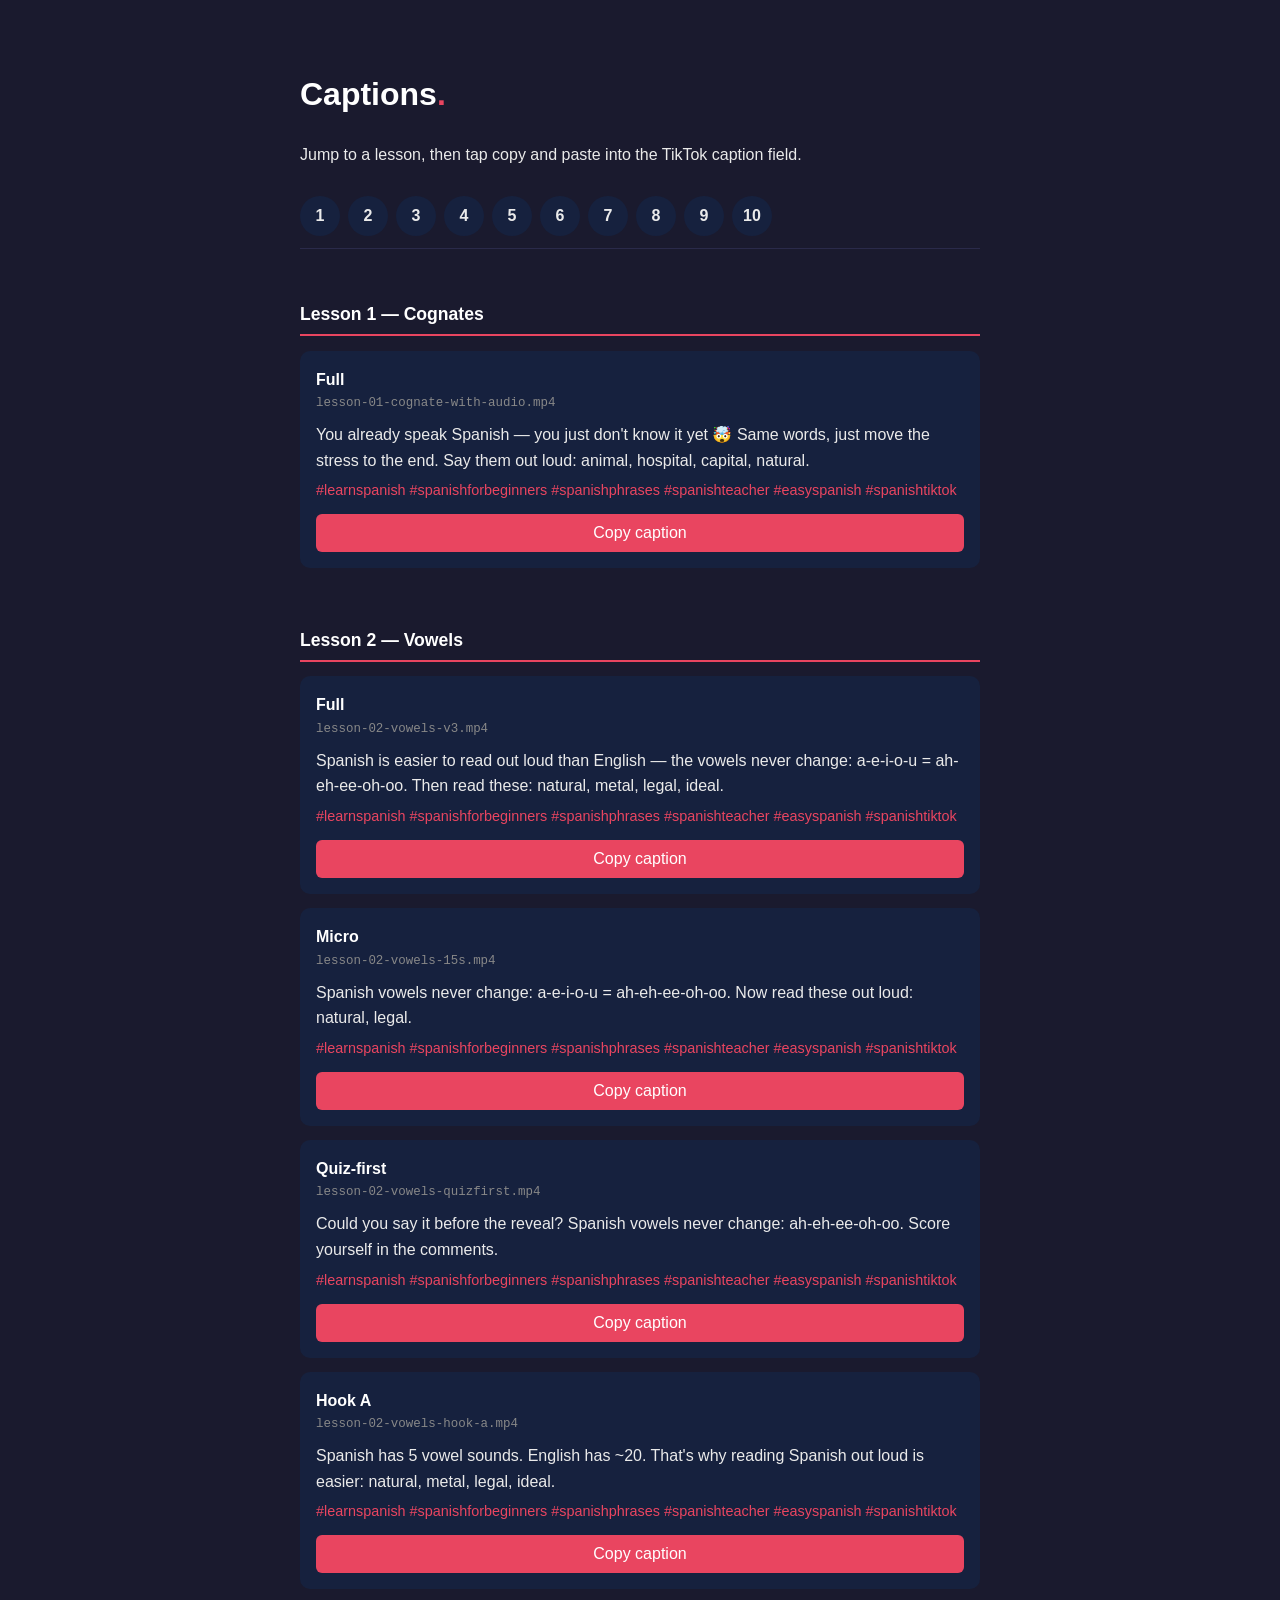
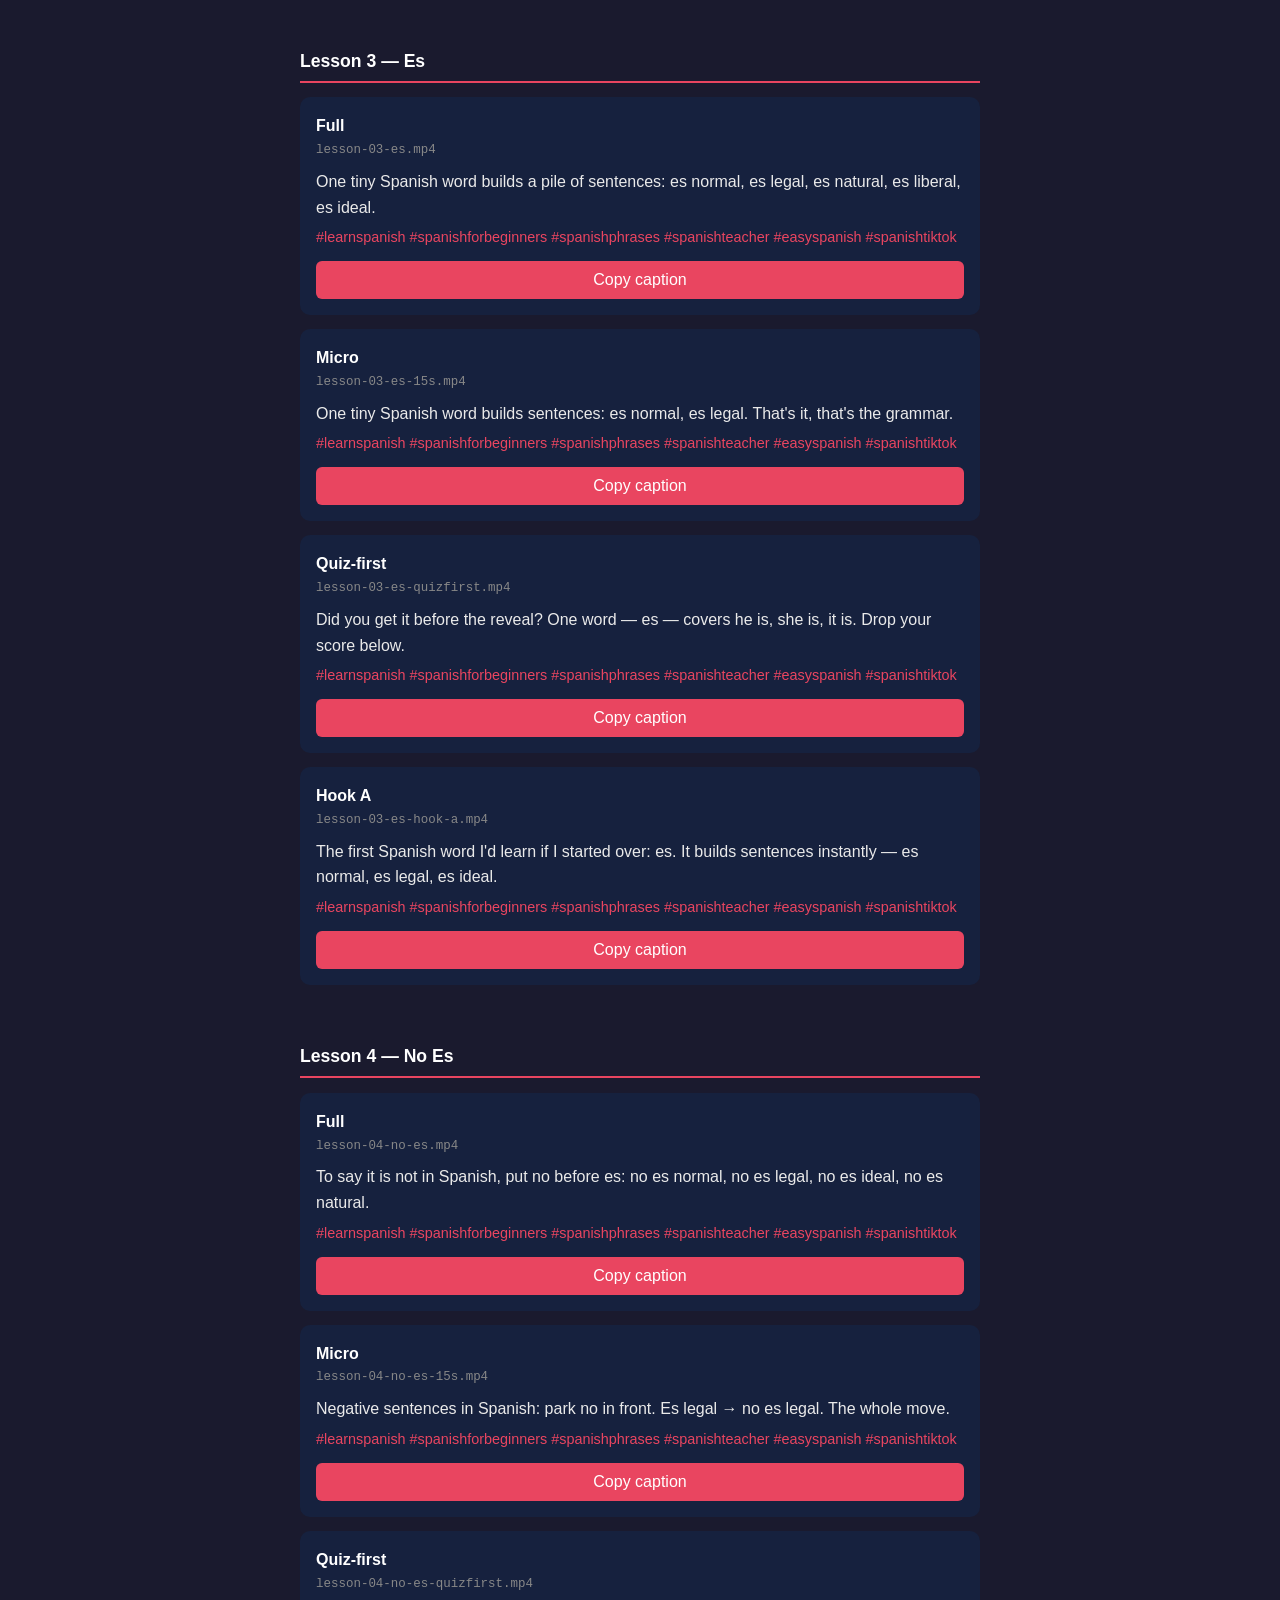
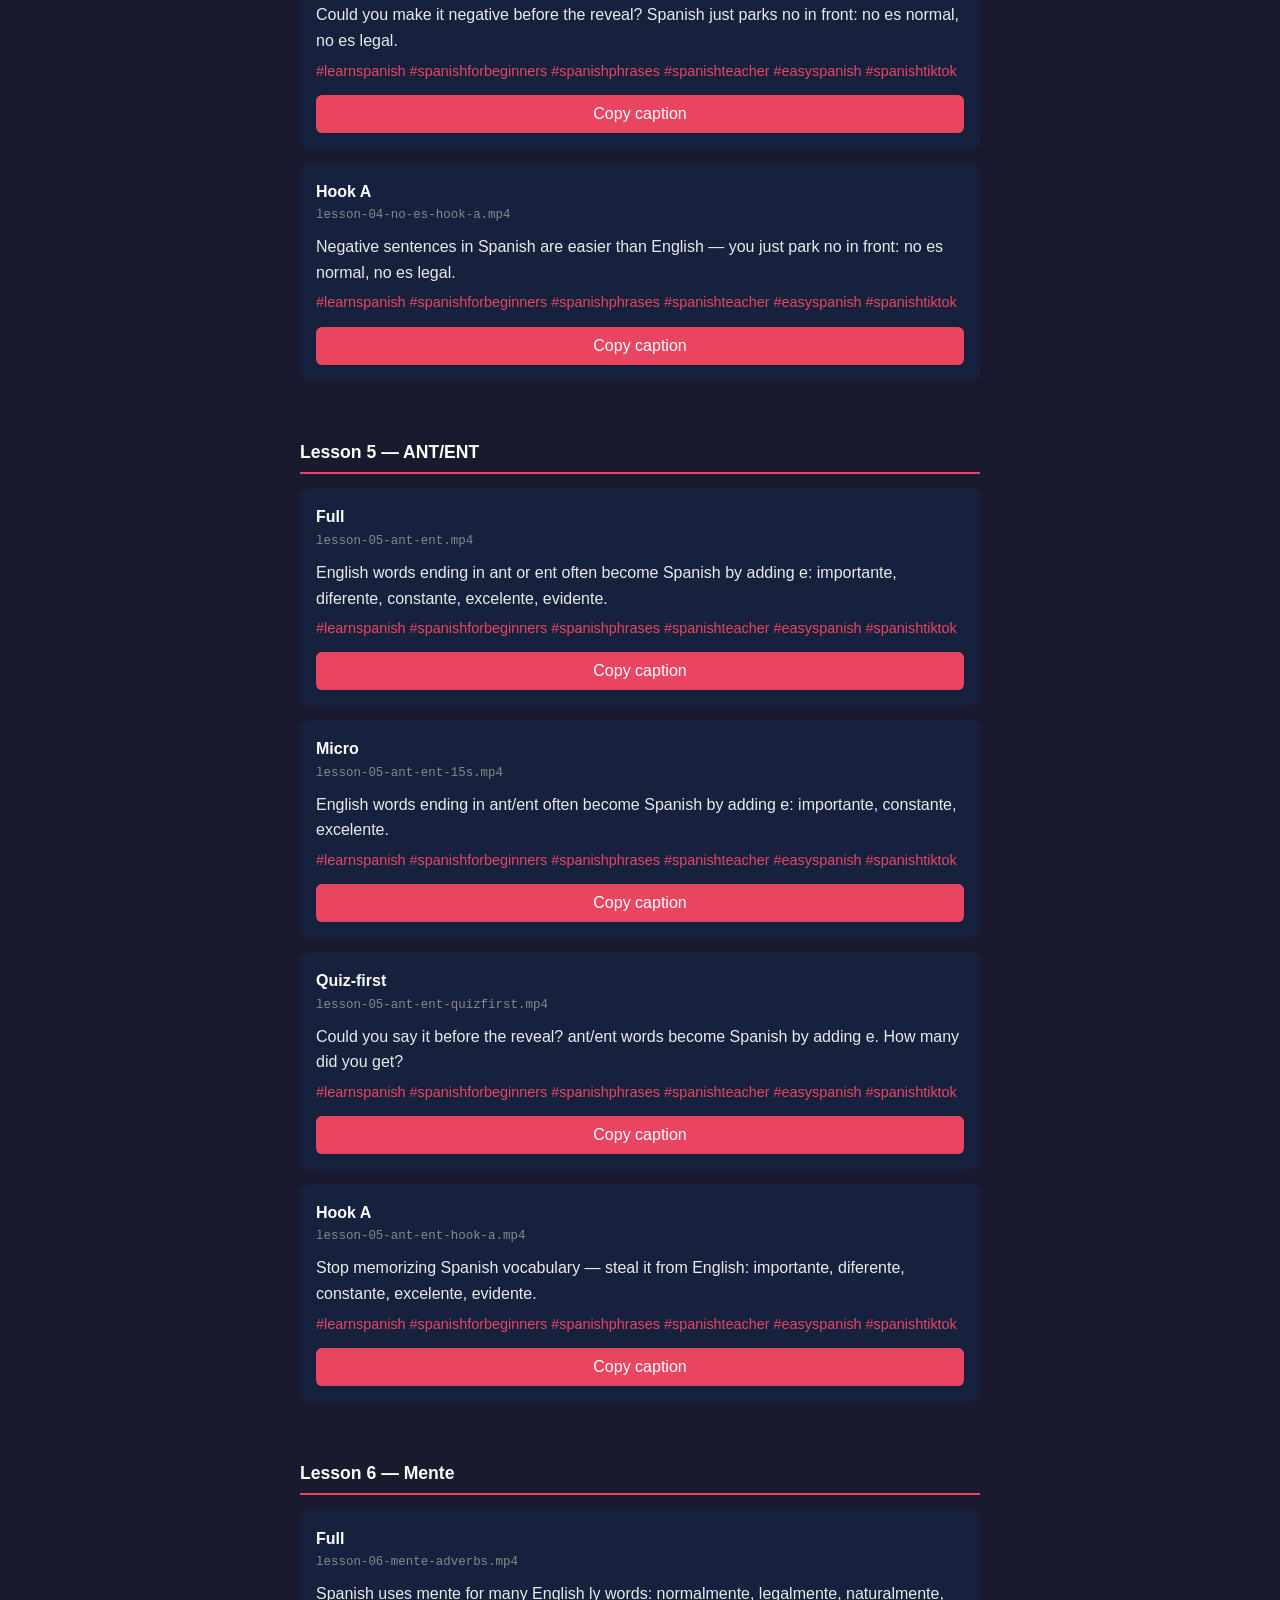
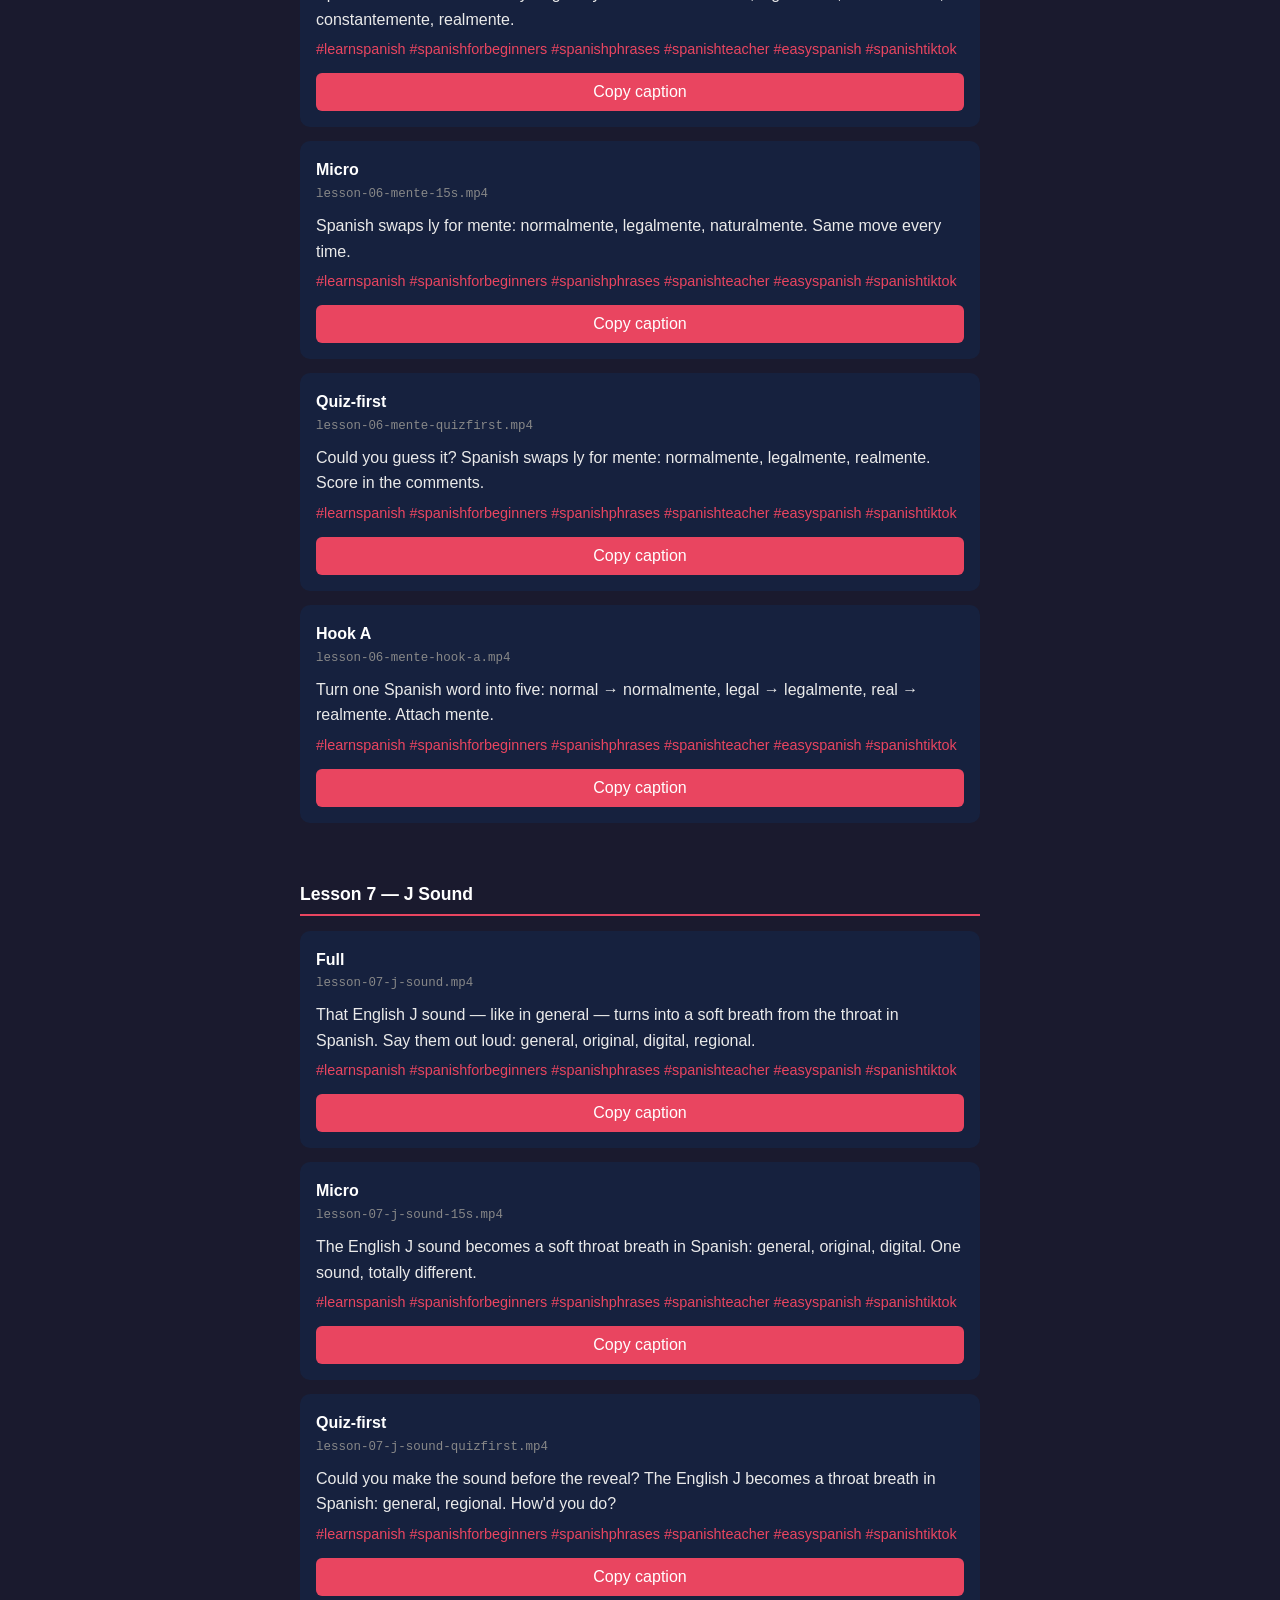
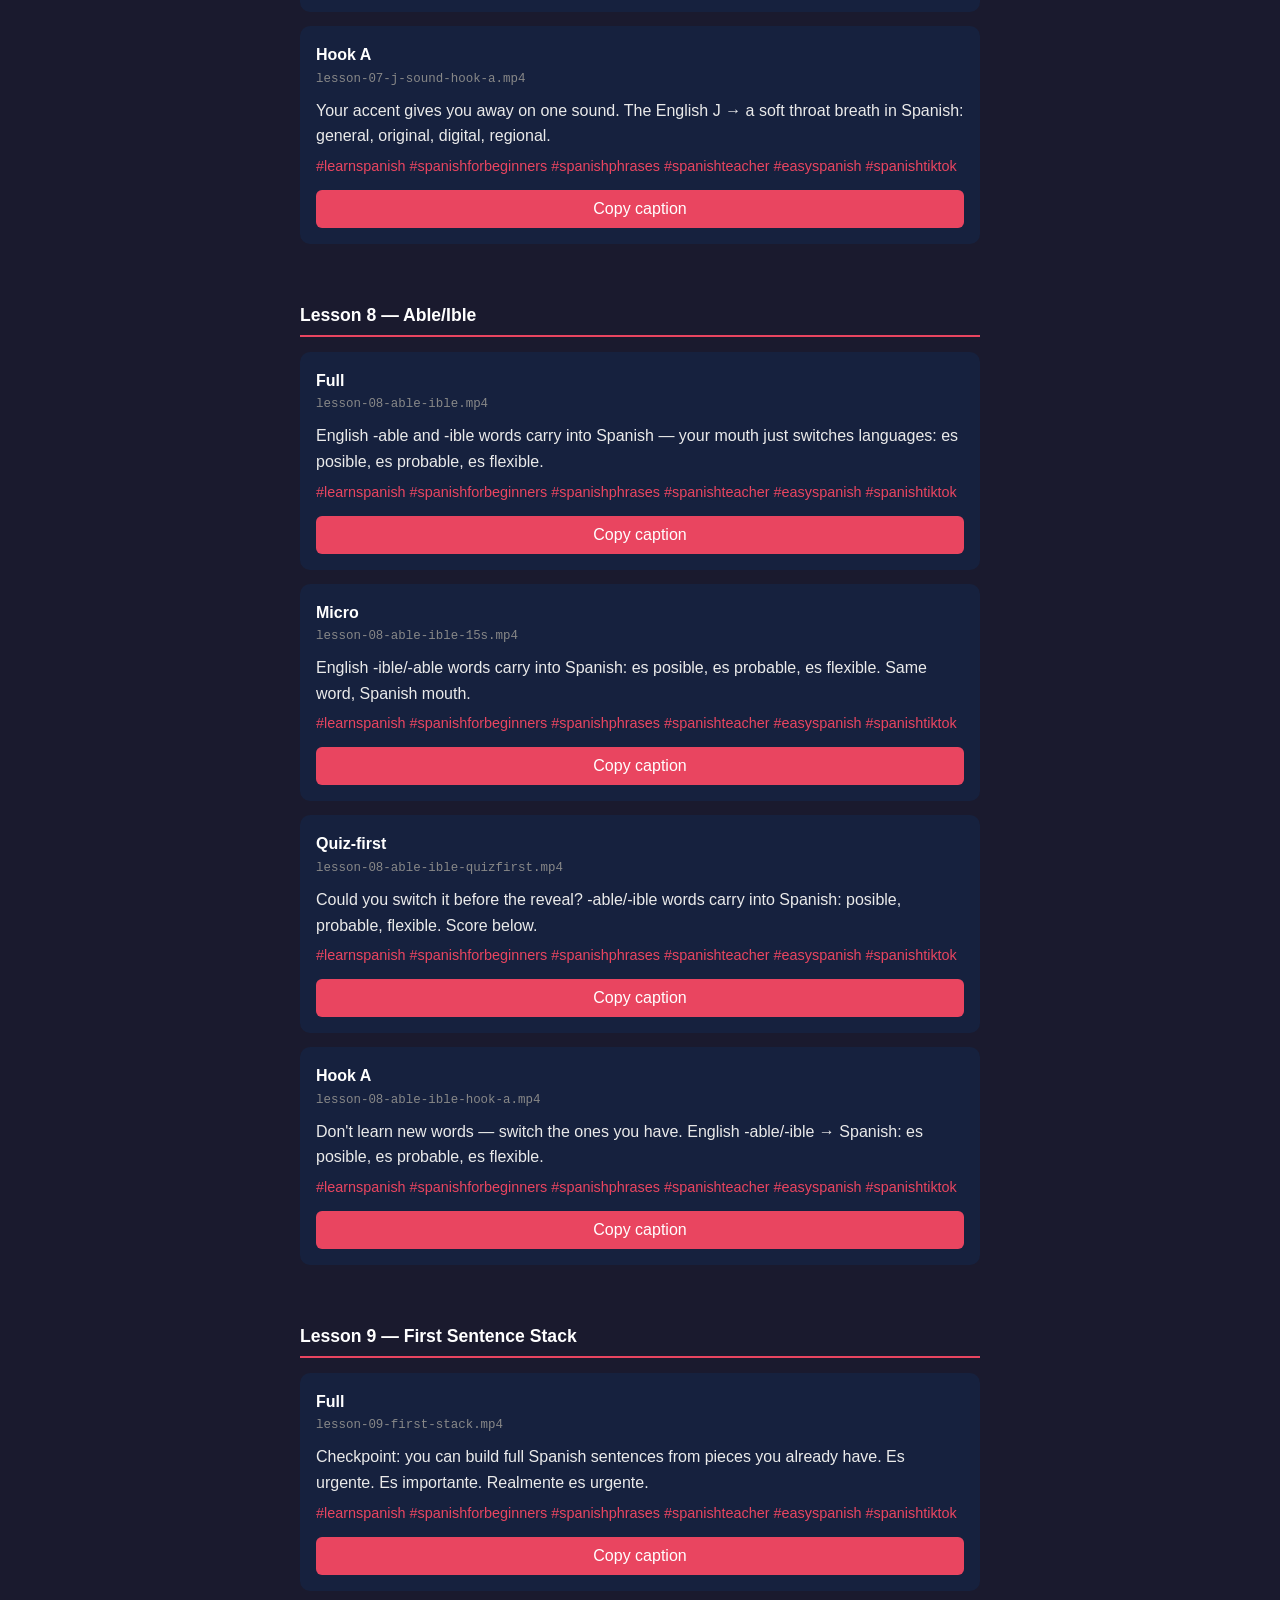
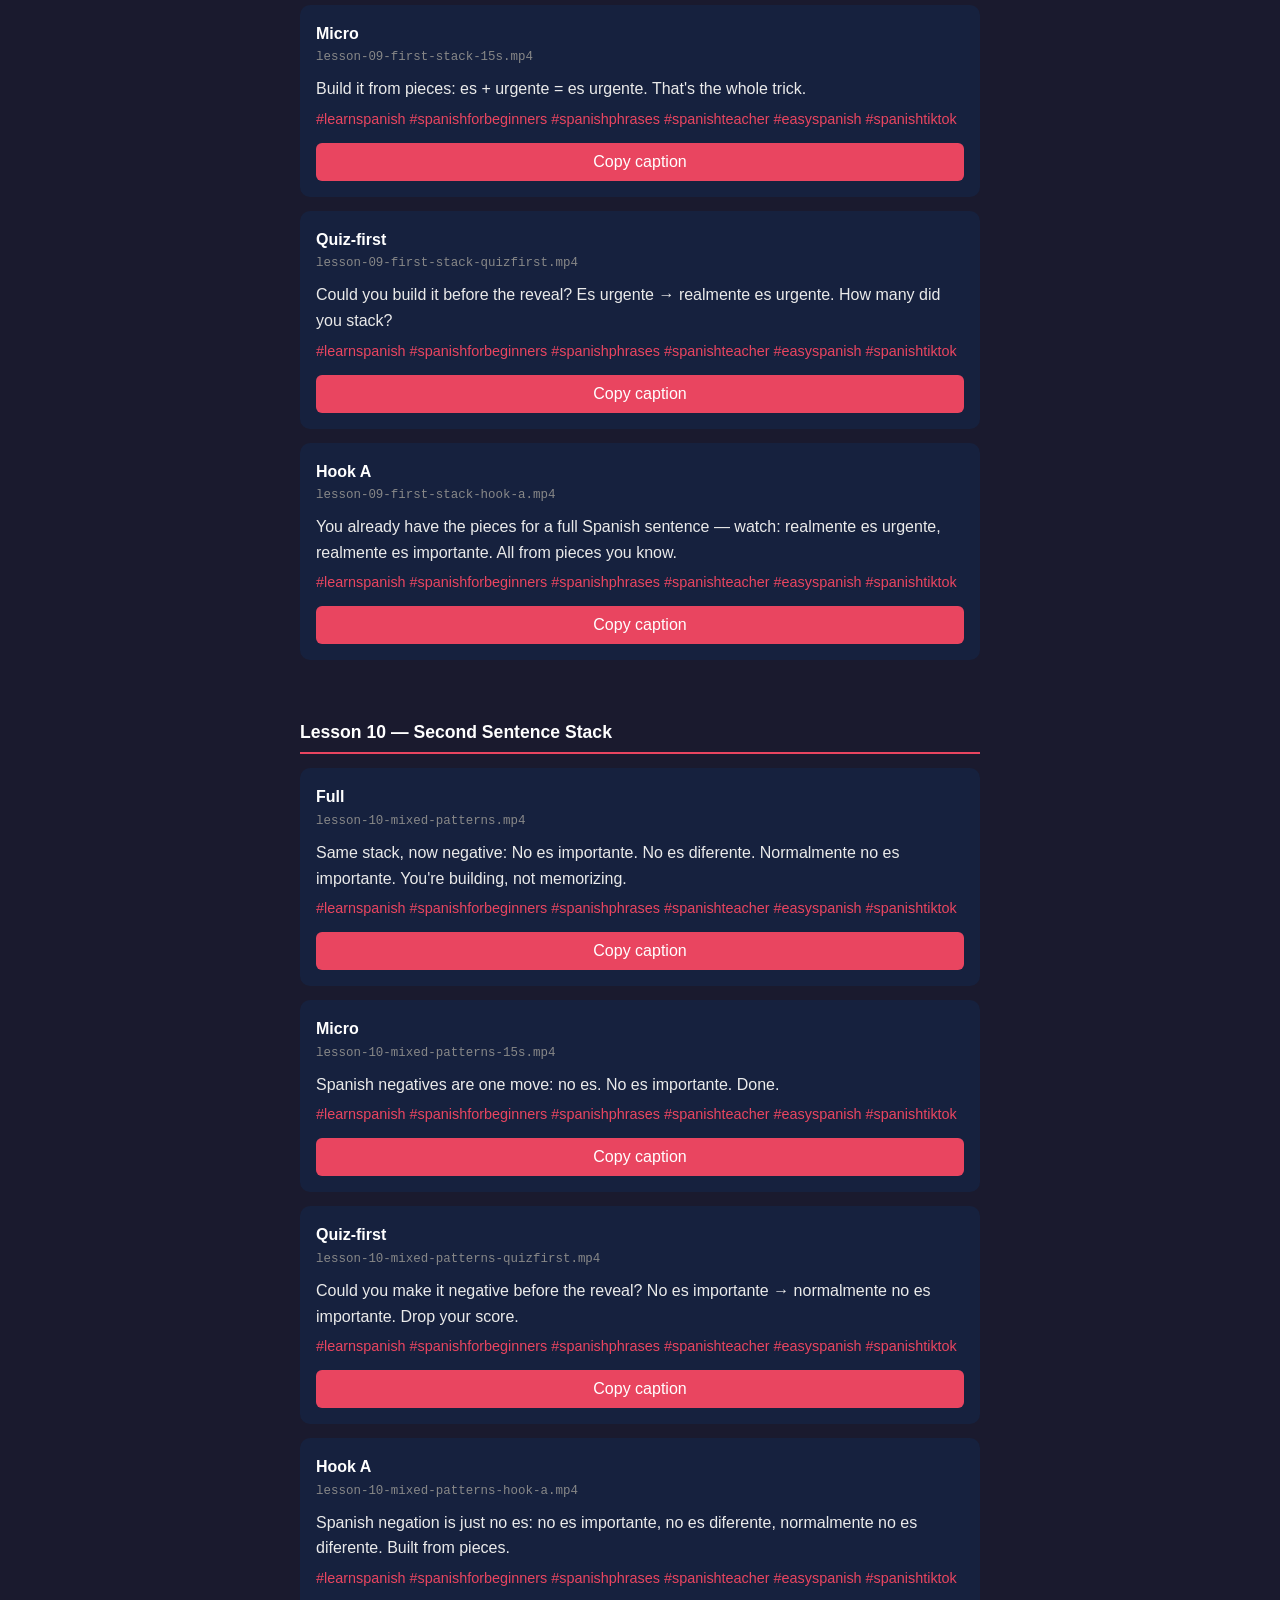
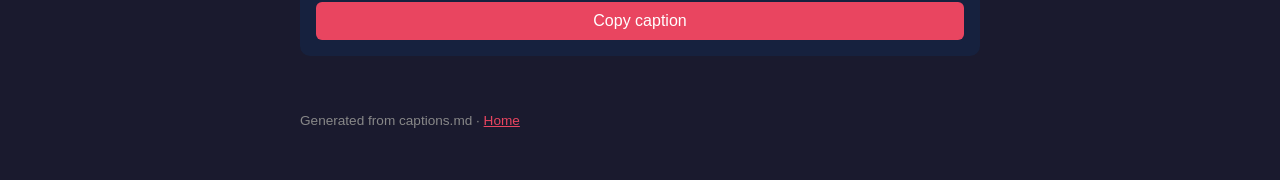
==== commit 5f661428: "Fix lessons 9-10 captions to match actual lesson content Co-Authored-By: Claude Fable 5 <noreply@ant" ====
--- a/captions.html
+++ b/captions.html
@@ -269,30 +269,30 @@
   <div class="card">
     <div class="variant">Full</div>
     <div class="file">lesson-09-first-stack.mp4</div>
-    <div class="caption">Checkpoint: you can build full Spanish sentences from pieces you already have. Es importante. No es diferente. Normalmente es importante.</div>
-    <div class="tags">#learnspanish #spanishforbeginners #spanishphrases #spanishteacher #easyspanish #spanishtiktok</div>
-    <button data-copy="Checkpoint: you can build full Spanish sentences from pieces you already have. Es importante. No es diferente. Normalmente es importante.&#10;&#10;#learnspanish #spanishforbeginners #spanishphrases #spanishteacher #easyspanish #spanishtiktok">Copy caption</button>
+    <div class="caption">Checkpoint: you can build full Spanish sentences from pieces you already have. Es urgente. Es importante. Realmente es urgente.</div>
+    <div class="tags">#learnspanish #spanishforbeginners #spanishphrases #spanishteacher #easyspanish #spanishtiktok</div>
+    <button data-copy="Checkpoint: you can build full Spanish sentences from pieces you already have. Es urgente. Es importante. Realmente es urgente.&#10;&#10;#learnspanish #spanishforbeginners #spanishphrases #spanishteacher #easyspanish #spanishtiktok">Copy caption</button>
   </div>
   <div class="card">
     <div class="variant">Micro</div>
     <div class="file">lesson-09-first-stack-15s.mp4</div>
-    <div class="caption">Stack the pieces: es + importante = es importante. Add normalmente → normalmente es importante. You built that.</div>
-    <div class="tags">#learnspanish #spanishforbeginners #spanishphrases #spanishteacher #easyspanish #spanishtiktok</div>
-    <button data-copy="Stack the pieces: es + importante = es importante. Add normalmente → normalmente es importante. You built that.&#10;&#10;#learnspanish #spanishforbeginners #spanishphrases #spanishteacher #easyspanish #spanishtiktok">Copy caption</button>
+    <div class="caption">Build it from pieces: es + urgente = es urgente. That's the whole trick.</div>
+    <div class="tags">#learnspanish #spanishforbeginners #spanishphrases #spanishteacher #easyspanish #spanishtiktok</div>
+    <button data-copy="Build it from pieces: es + urgente = es urgente. That's the whole trick.&#10;&#10;#learnspanish #spanishforbeginners #spanishphrases #spanishteacher #easyspanish #spanishtiktok">Copy caption</button>
   </div>
   <div class="card">
     <div class="variant">Quiz-first</div>
     <div class="file">lesson-09-first-stack-quizfirst.mp4</div>
-    <div class="caption">Could you build it before the reveal? Normally, it is important → Normalmente es importante. How many did you stack?</div>
-    <div class="tags">#learnspanish #spanishforbeginners #spanishphrases #spanishteacher #easyspanish #spanishtiktok</div>
-    <button data-copy="Could you build it before the reveal? Normally, it is important → Normalmente es importante. How many did you stack?&#10;&#10;#learnspanish #spanishforbeginners #spanishphrases #spanishteacher #easyspanish #spanishtiktok">Copy caption</button>
+    <div class="caption">Could you build it before the reveal? Es urgente → realmente es urgente. How many did you stack?</div>
+    <div class="tags">#learnspanish #spanishforbeginners #spanishphrases #spanishteacher #easyspanish #spanishtiktok</div>
+    <button data-copy="Could you build it before the reveal? Es urgente → realmente es urgente. How many did you stack?&#10;&#10;#learnspanish #spanishforbeginners #spanishphrases #spanishteacher #easyspanish #spanishtiktok">Copy caption</button>
   </div>
   <div class="card">
     <div class="variant">Hook A</div>
     <div class="file">lesson-09-first-stack-hook-a.mp4</div>
-    <div class="caption">You can already make full Spanish sentences — watch: Normalmente es importante. Realmente no es diferente. All from pieces you know.</div>
-    <div class="tags">#learnspanish #spanishforbeginners #spanishphrases #spanishteacher #easyspanish #spanishtiktok</div>
-    <button data-copy="You can already make full Spanish sentences — watch: Normalmente es importante. Realmente no es diferente. All from pieces you know.&#10;&#10;#learnspanish #spanishforbeginners #spanishphrases #spanishteacher #easyspanish #spanishtiktok">Copy caption</button>
+    <div class="caption">You already have the pieces for a full Spanish sentence — watch: realmente es urgente, realmente es importante. All from pieces you know.</div>
+    <div class="tags">#learnspanish #spanishforbeginners #spanishphrases #spanishteacher #easyspanish #spanishtiktok</div>
+    <button data-copy="You already have the pieces for a full Spanish sentence — watch: realmente es urgente, realmente es importante. All from pieces you know.&#10;&#10;#learnspanish #spanishforbeginners #spanishphrases #spanishteacher #easyspanish #spanishtiktok">Copy caption</button>
   </div>
 </section>
 <section id="lesson-10">
@@ -300,30 +300,30 @@
   <div class="card">
     <div class="variant">Full</div>
     <div class="file">lesson-10-mixed-patterns.mp4</div>
-    <div class="caption">Same stack, new words: Es posible. No es probable. Probablemente es posible. You're building, not memorizing.</div>
-    <div class="tags">#learnspanish #spanishforbeginners #spanishphrases #spanishteacher #easyspanish #spanishtiktok</div>
-    <button data-copy="Same stack, new words: Es posible. No es probable. Probablemente es posible. You're building, not memorizing.&#10;&#10;#learnspanish #spanishforbeginners #spanishphrases #spanishteacher #easyspanish #spanishtiktok">Copy caption</button>
+    <div class="caption">Same stack, now negative: No es importante. No es diferente. Normalmente no es importante. You're building, not memorizing.</div>
+    <div class="tags">#learnspanish #spanishforbeginners #spanishphrases #spanishteacher #easyspanish #spanishtiktok</div>
+    <button data-copy="Same stack, now negative: No es importante. No es diferente. Normalmente no es importante. You're building, not memorizing.&#10;&#10;#learnspanish #spanishforbeginners #spanishphrases #spanishteacher #easyspanish #spanishtiktok">Copy caption</button>
   </div>
   <div class="card">
     <div class="variant">Micro</div>
     <div class="file">lesson-10-mixed-patterns-15s.mp4</div>
-    <div class="caption">Stack again: es + posible = es posible. Add probablemente → probablemente es posible. Same move, new words.</div>
-    <div class="tags">#learnspanish #spanishforbeginners #spanishphrases #spanishteacher #easyspanish #spanishtiktok</div>
-    <button data-copy="Stack again: es + posible = es posible. Add probablemente → probablemente es posible. Same move, new words.&#10;&#10;#learnspanish #spanishforbeginners #spanishphrases #spanishteacher #easyspanish #spanishtiktok">Copy caption</button>
+    <div class="caption">Spanish negatives are one move: no es. No es importante. Done.</div>
+    <div class="tags">#learnspanish #spanishforbeginners #spanishphrases #spanishteacher #easyspanish #spanishtiktok</div>
+    <button data-copy="Spanish negatives are one move: no es. No es importante. Done.&#10;&#10;#learnspanish #spanishforbeginners #spanishphrases #spanishteacher #easyspanish #spanishtiktok">Copy caption</button>
   </div>
   <div class="card">
     <div class="variant">Quiz-first</div>
     <div class="file">lesson-10-mixed-patterns-quizfirst.mp4</div>
-    <div class="caption">Could you build it before the reveal? Probably, it is possible → Probablemente es posible. Drop your score.</div>
-    <div class="tags">#learnspanish #spanishforbeginners #spanishphrases #spanishteacher #easyspanish #spanishtiktok</div>
-    <button data-copy="Could you build it before the reveal? Probably, it is possible → Probablemente es posible. Drop your score.&#10;&#10;#learnspanish #spanishforbeginners #spanishphrases #spanishteacher #easyspanish #spanishtiktok">Copy caption</button>
+    <div class="caption">Could you make it negative before the reveal? No es importante → normalmente no es importante. Drop your score.</div>
+    <div class="tags">#learnspanish #spanishforbeginners #spanishphrases #spanishteacher #easyspanish #spanishtiktok</div>
+    <button data-copy="Could you make it negative before the reveal? No es importante → normalmente no es importante. Drop your score.&#10;&#10;#learnspanish #spanishforbeginners #spanishphrases #spanishteacher #easyspanish #spanishtiktok">Copy caption</button>
   </div>
   <div class="card">
     <div class="variant">Hook A</div>
     <div class="file">lesson-10-mixed-patterns-hook-a.mp4</div>
-    <div class="caption">Round two: Probablemente es posible. Posiblemente no es probable. Built from pieces — no memorizing full phrases.</div>
-    <div class="tags">#learnspanish #spanishforbeginners #spanishphrases #spanishteacher #easyspanish #spanishtiktok</div>
-    <button data-copy="Round two: Probablemente es posible. Posiblemente no es probable. Built from pieces — no memorizing full phrases.&#10;&#10;#learnspanish #spanishforbeginners #spanishphrases #spanishteacher #easyspanish #spanishtiktok">Copy caption</button>
+    <div class="caption">Spanish negation is just no es: no es importante, no es diferente, normalmente no es diferente. Built from pieces.</div>
+    <div class="tags">#learnspanish #spanishforbeginners #spanishphrases #spanishteacher #easyspanish #spanishtiktok</div>
+    <button data-copy="Spanish negation is just no es: no es importante, no es diferente, normalmente no es diferente. Built from pieces.&#10;&#10;#learnspanish #spanishforbeginners #spanishphrases #spanishteacher #easyspanish #spanishtiktok">Copy caption</button>
   </div>
 </section>
 <footer>Generated from captions.md · <a href="index.html">Home</a></footer>
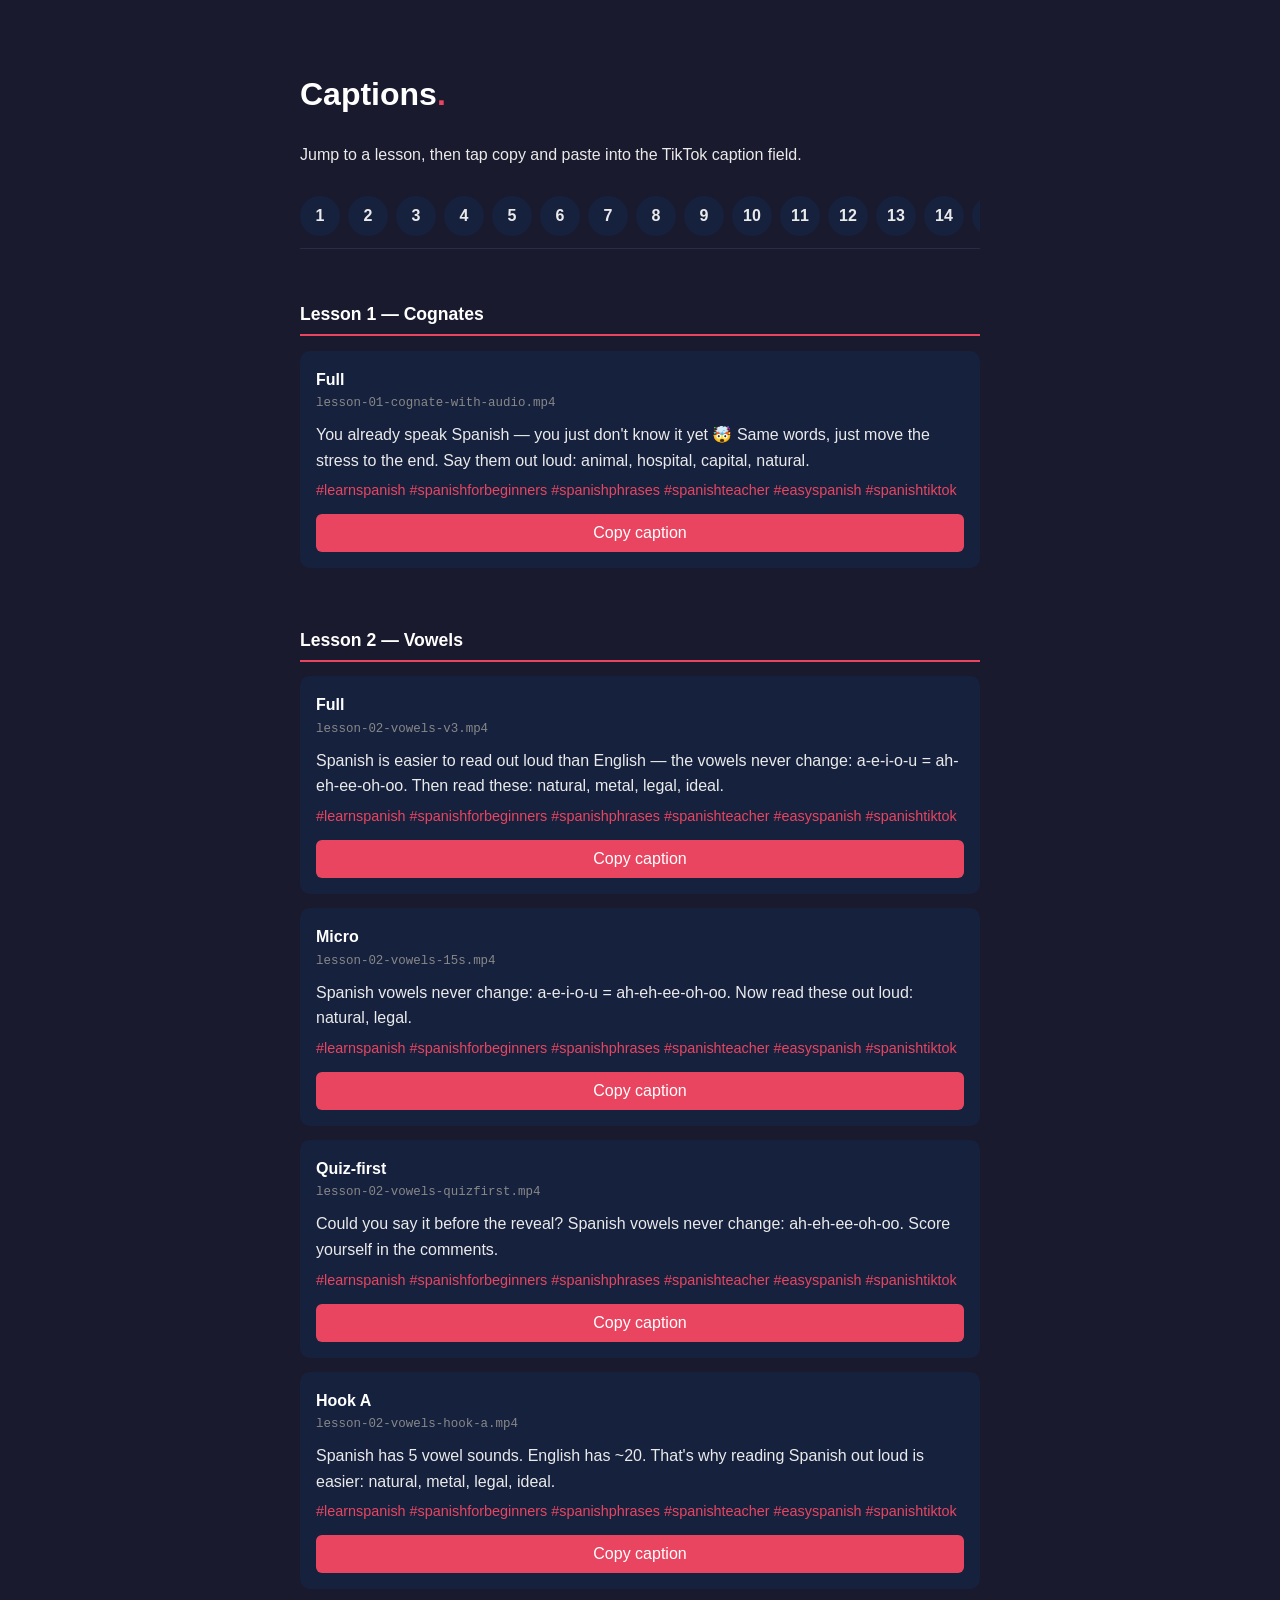
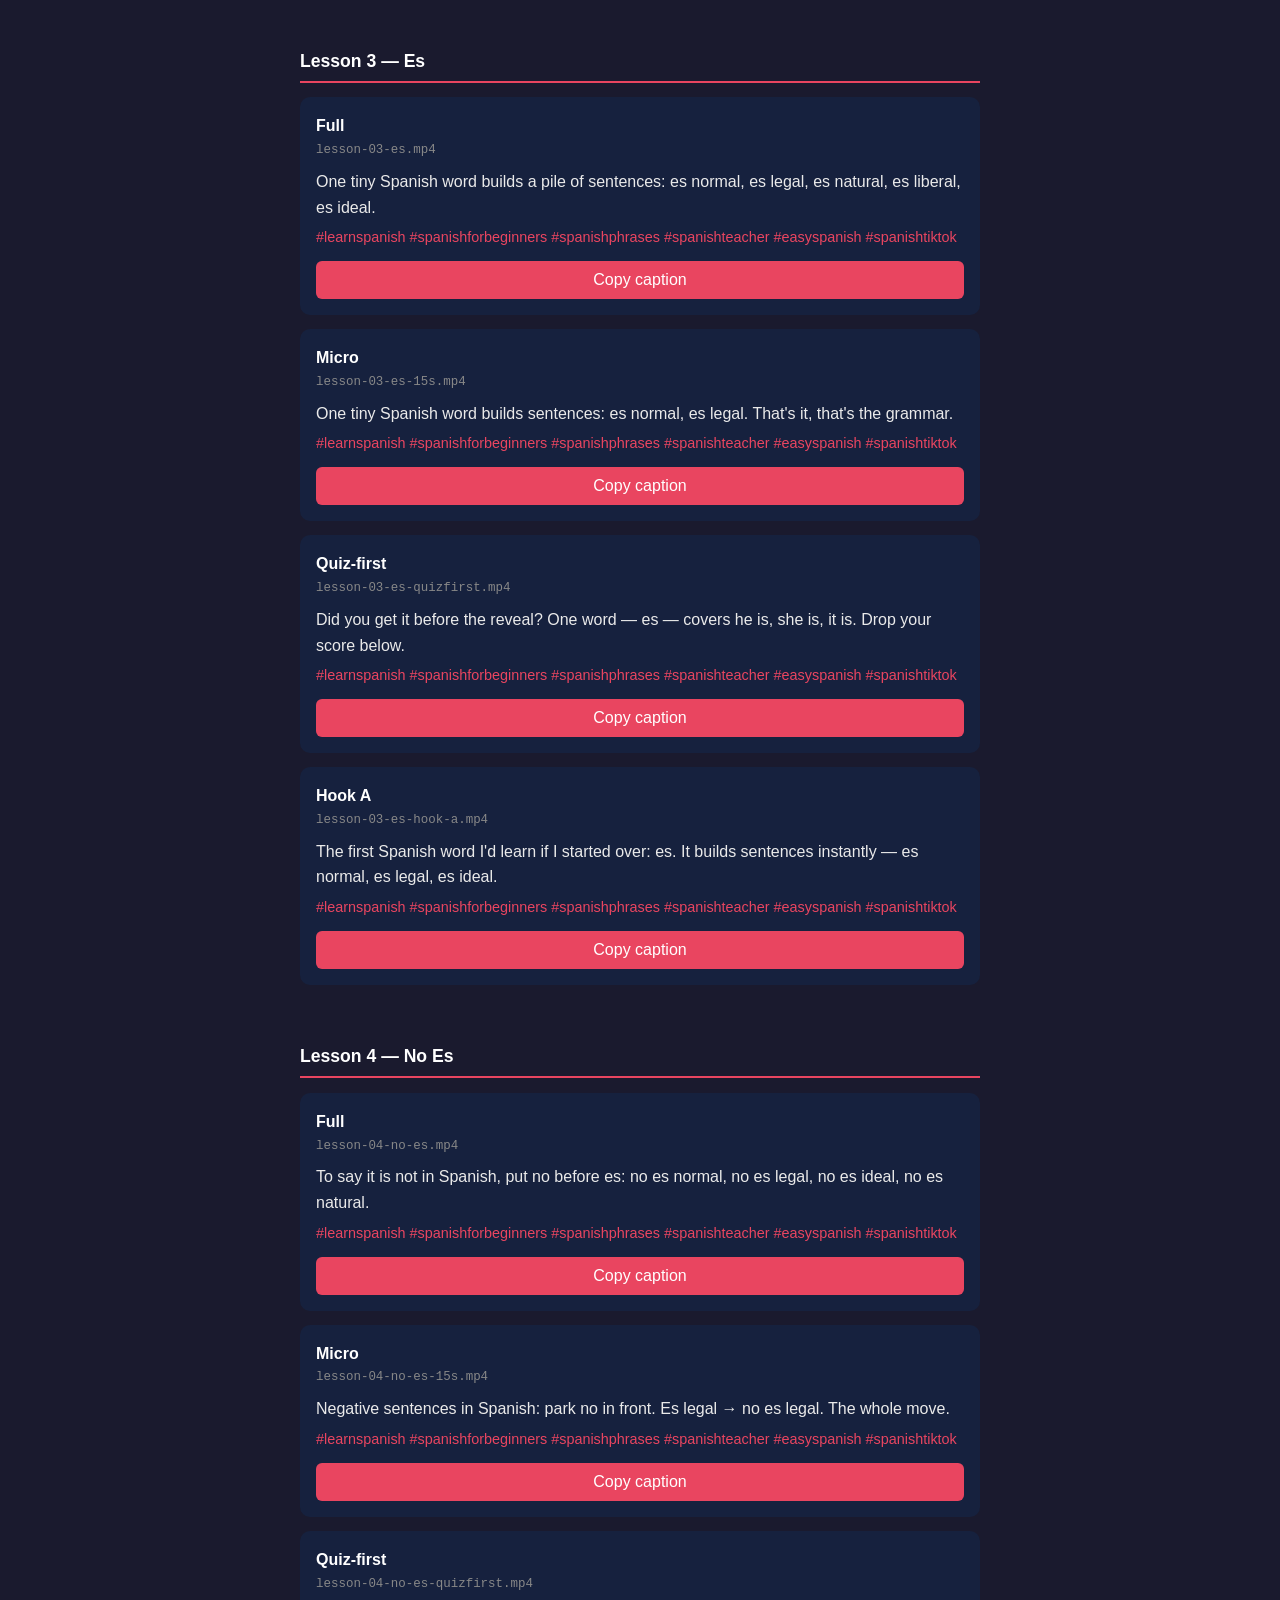
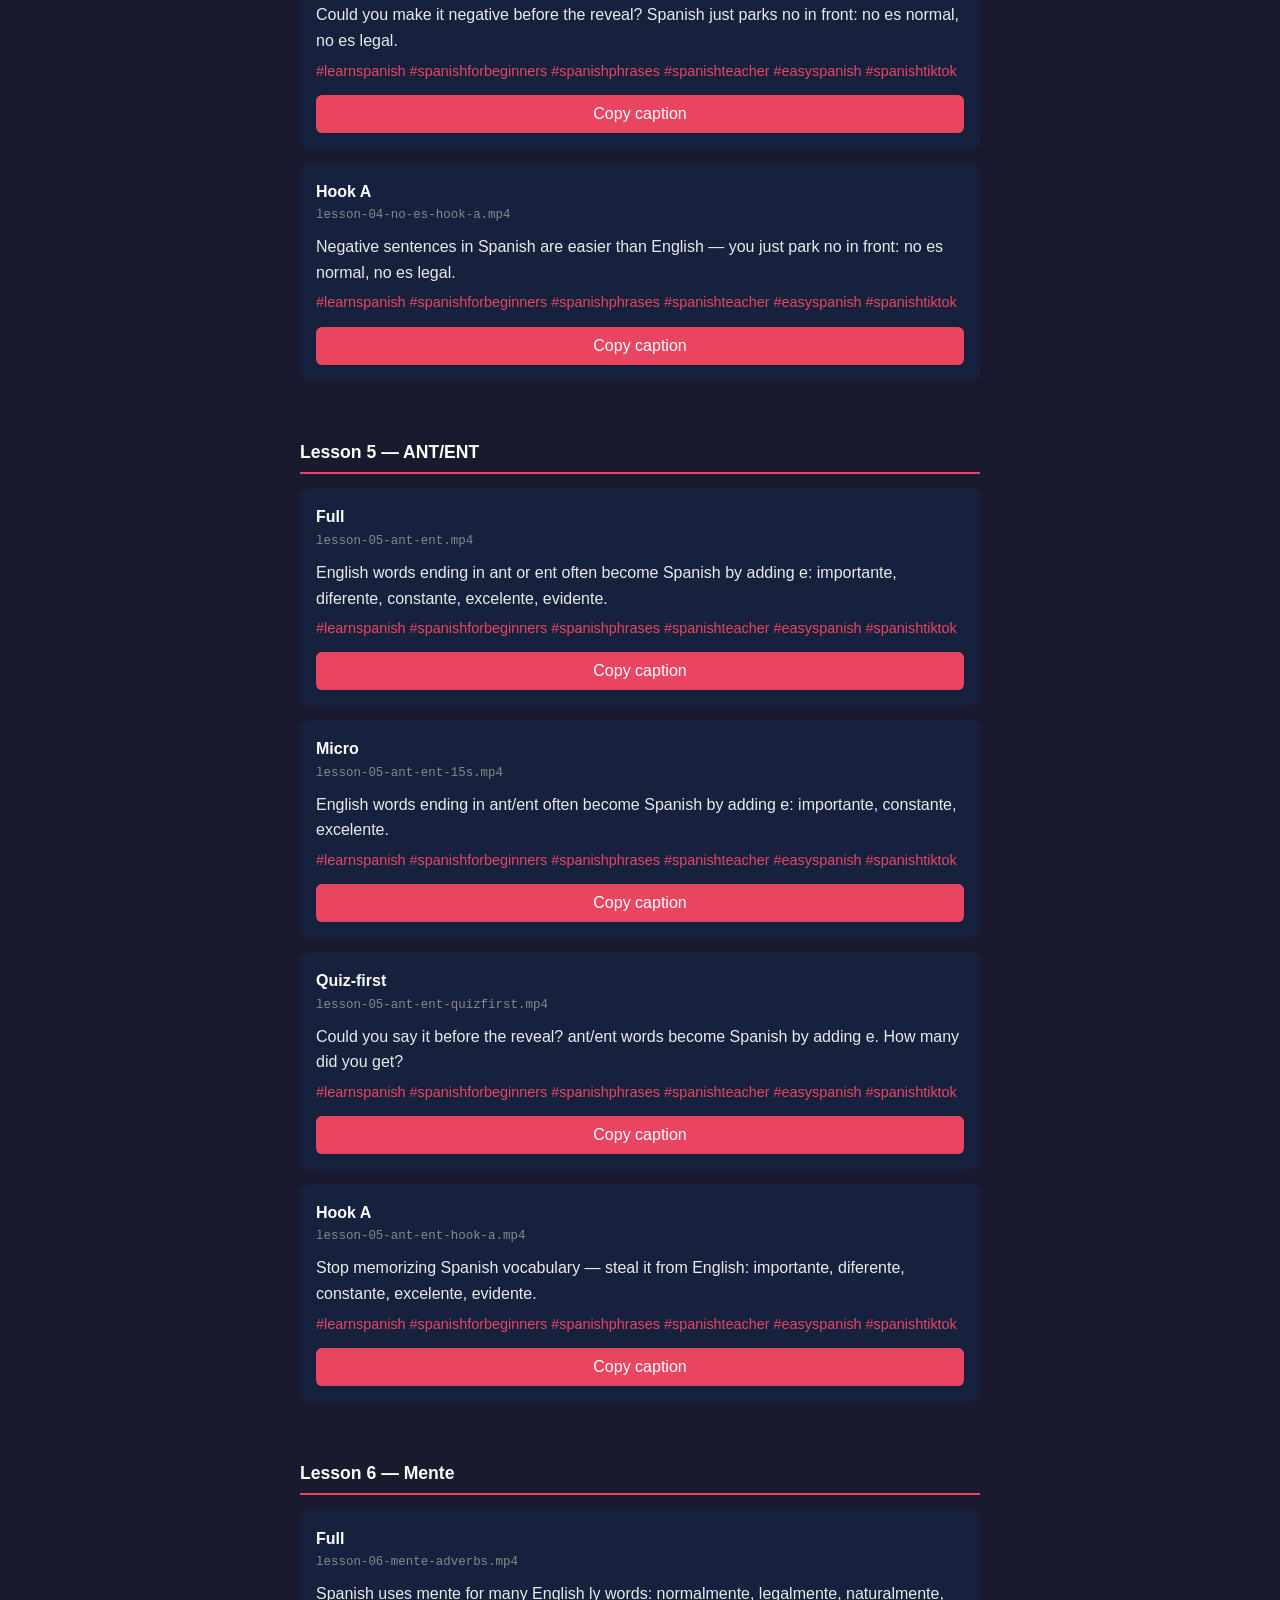
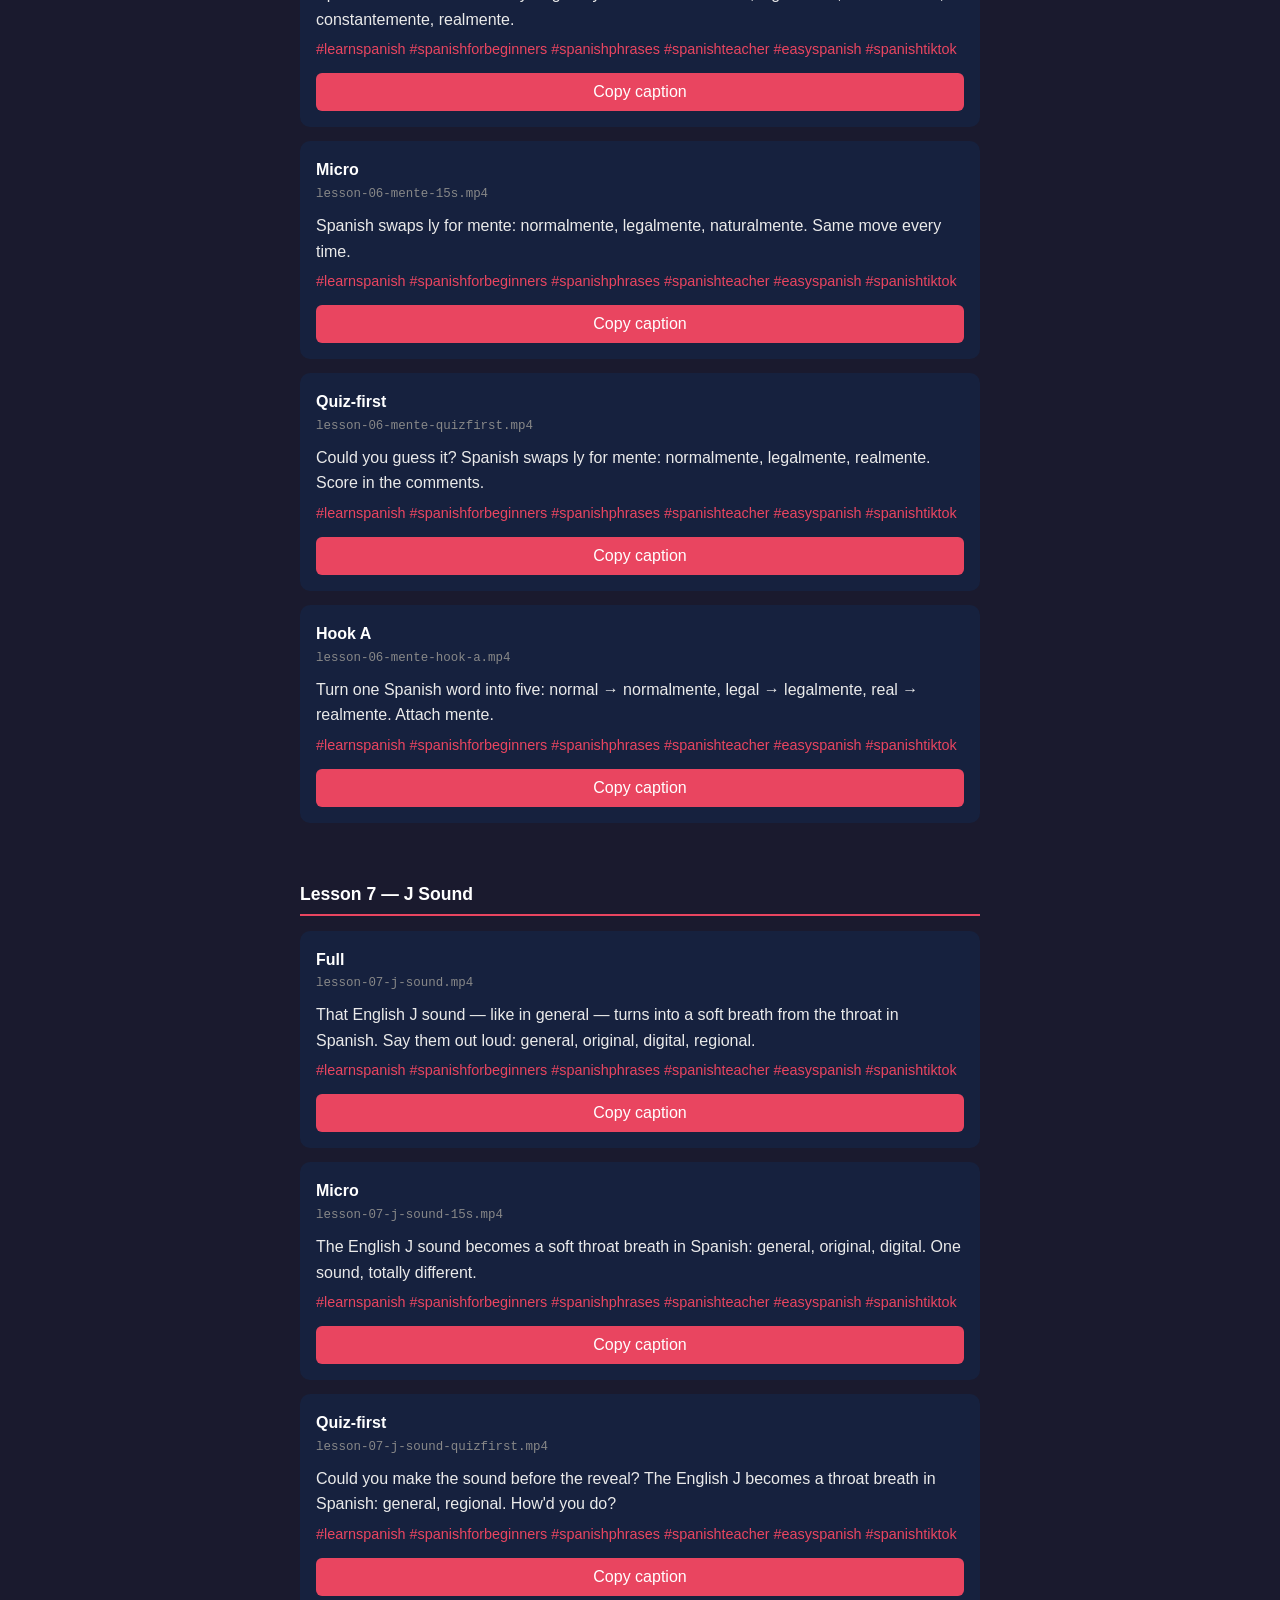
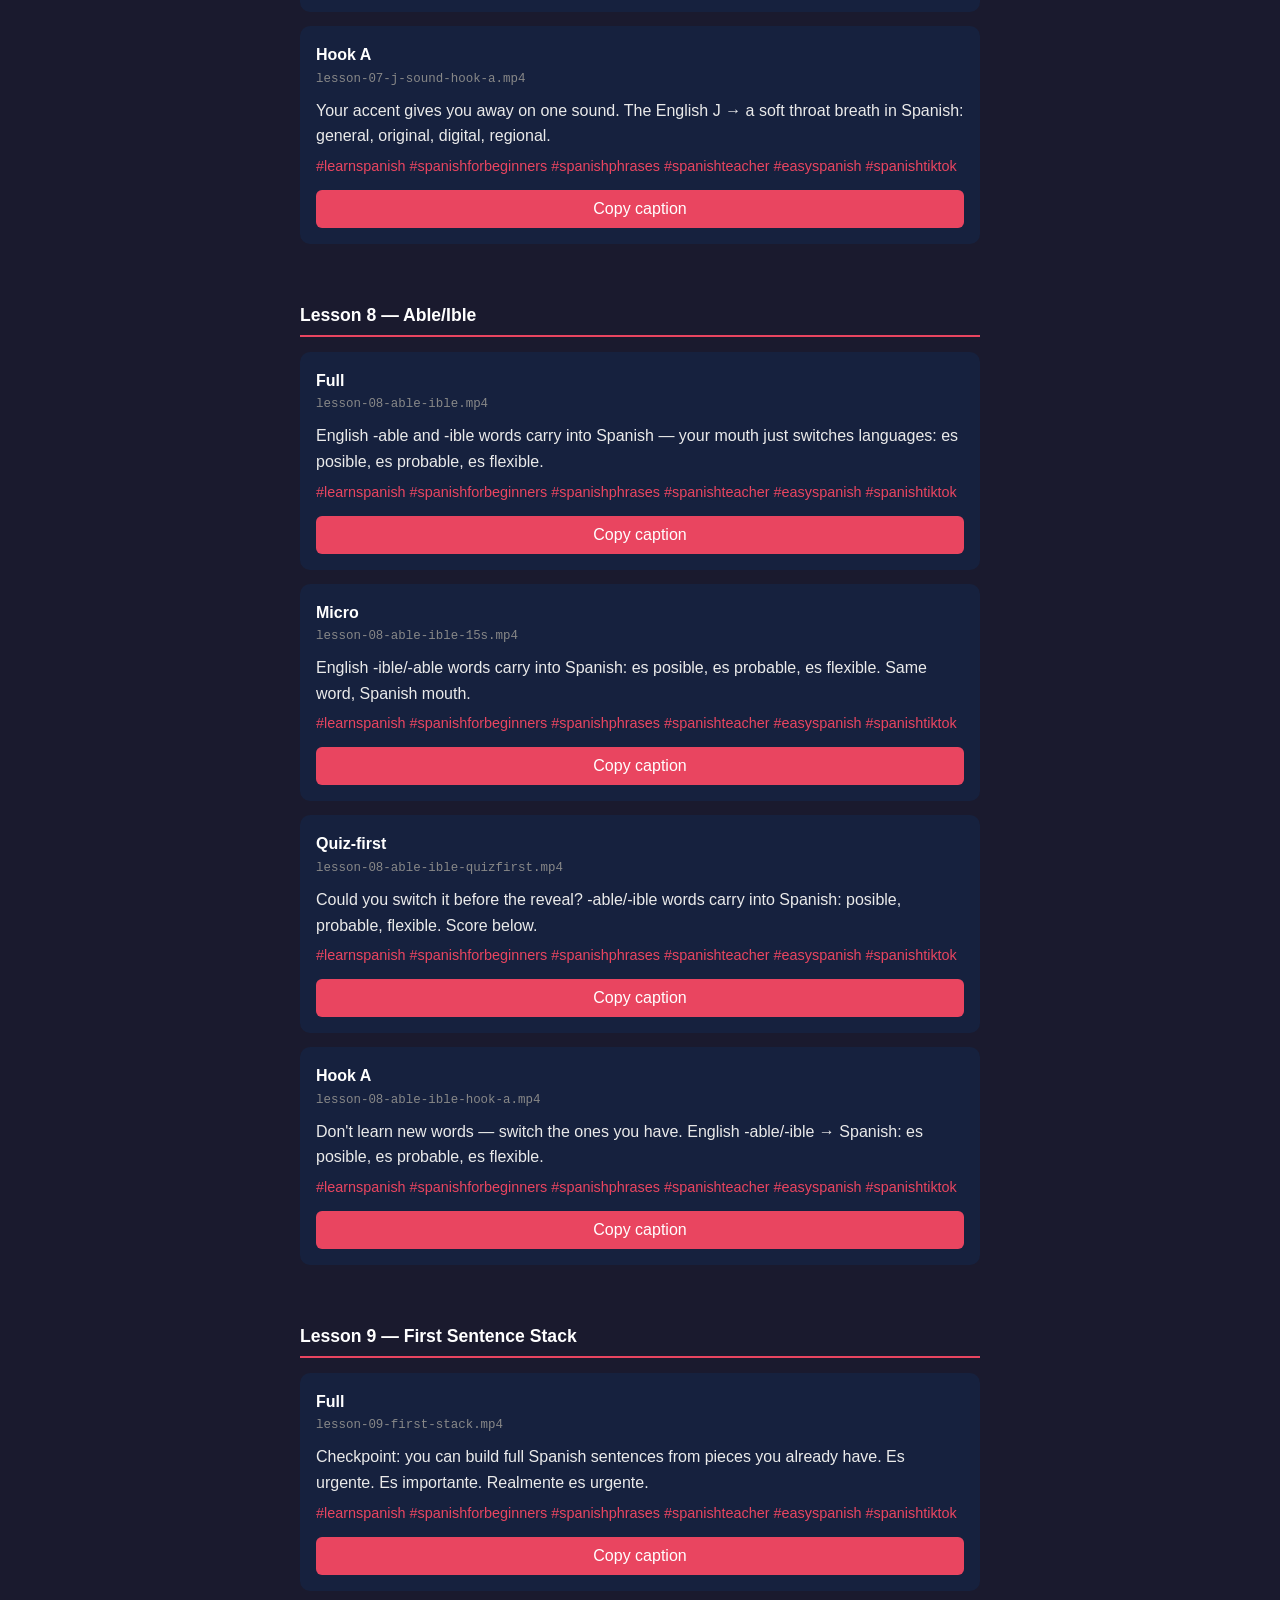
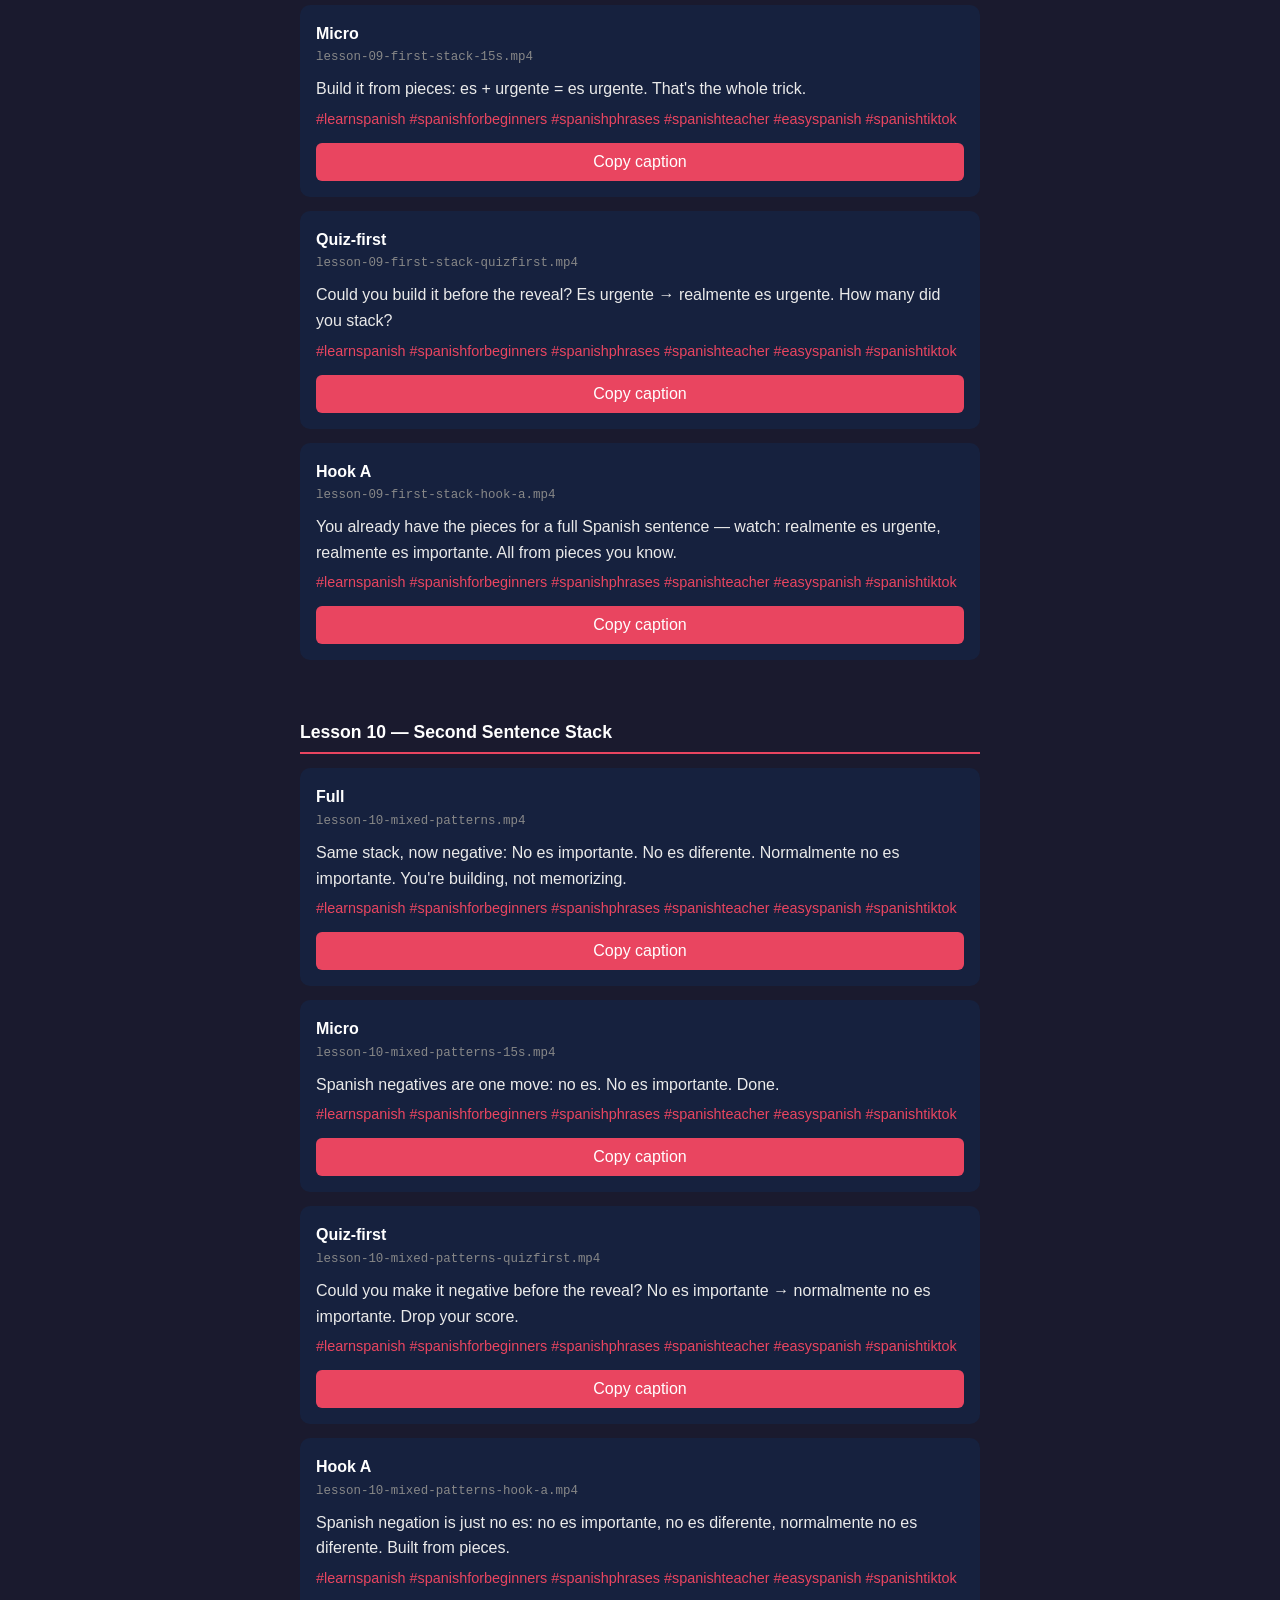
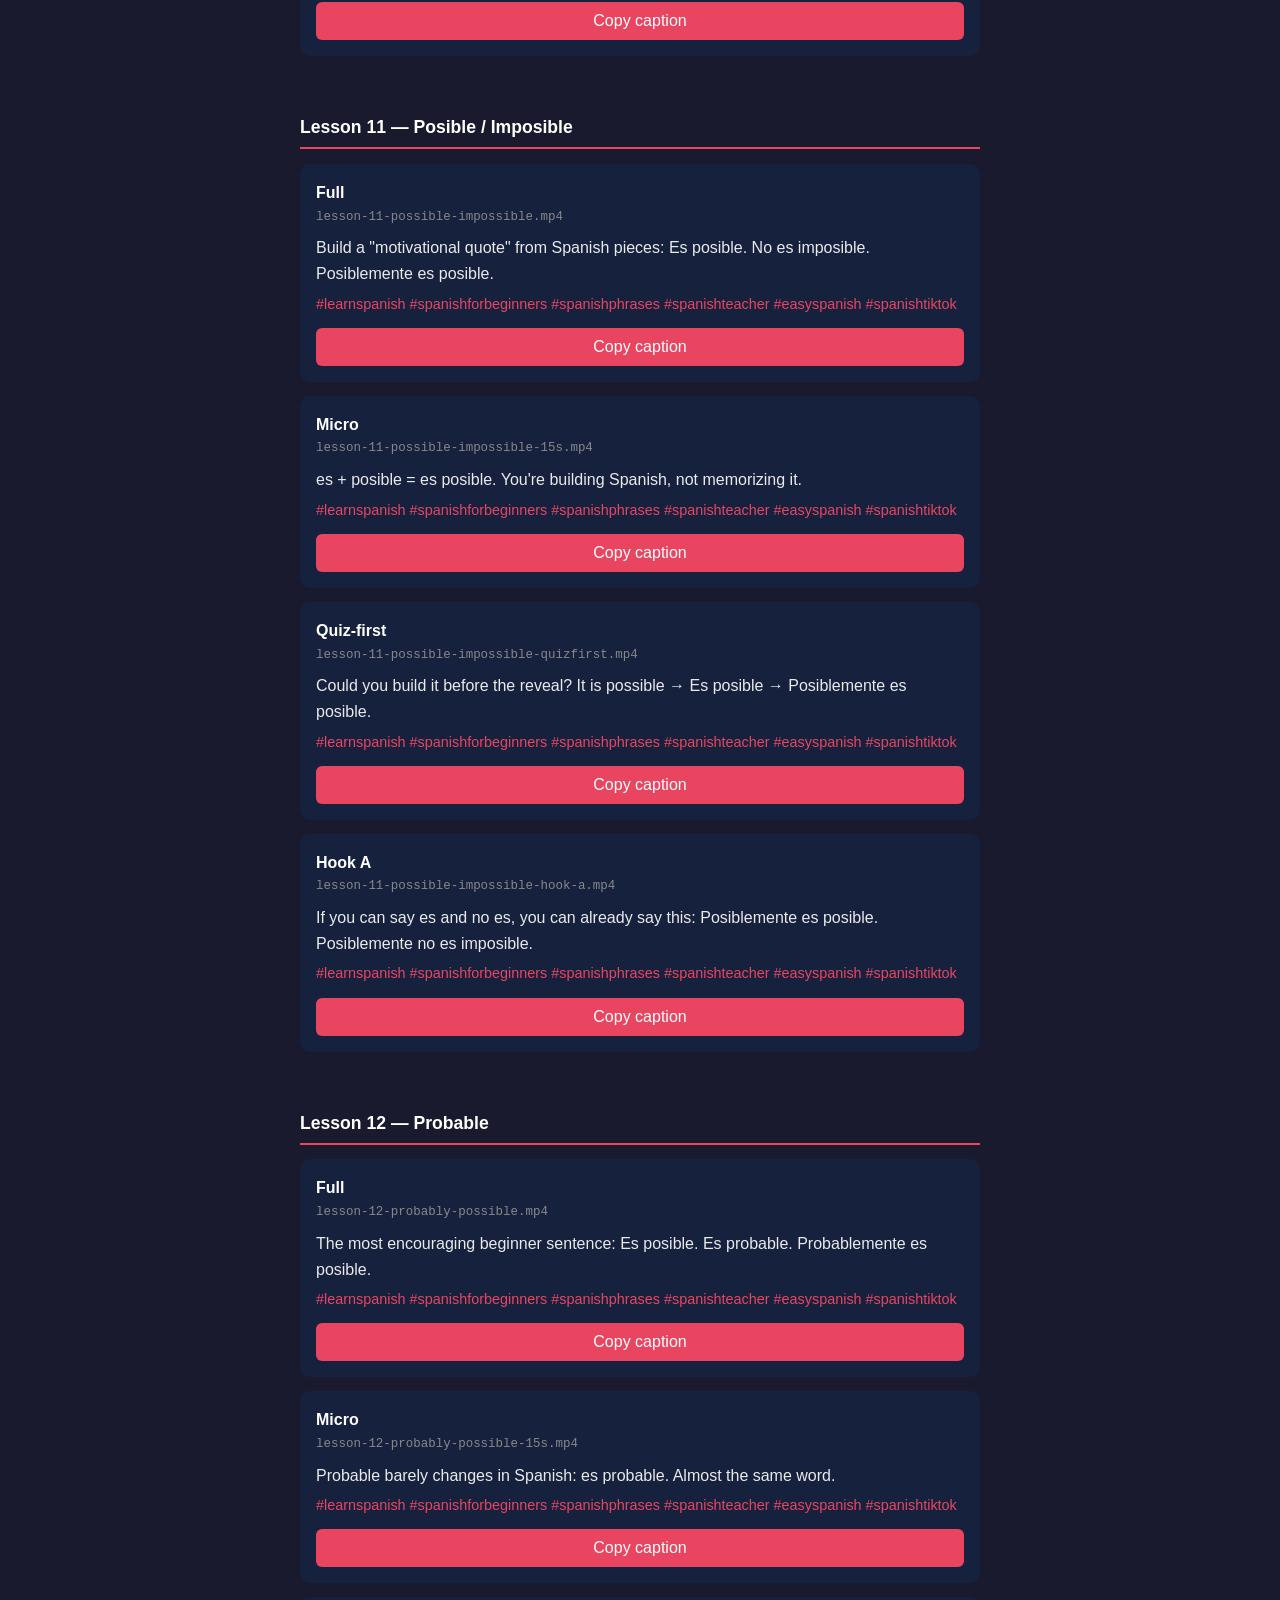
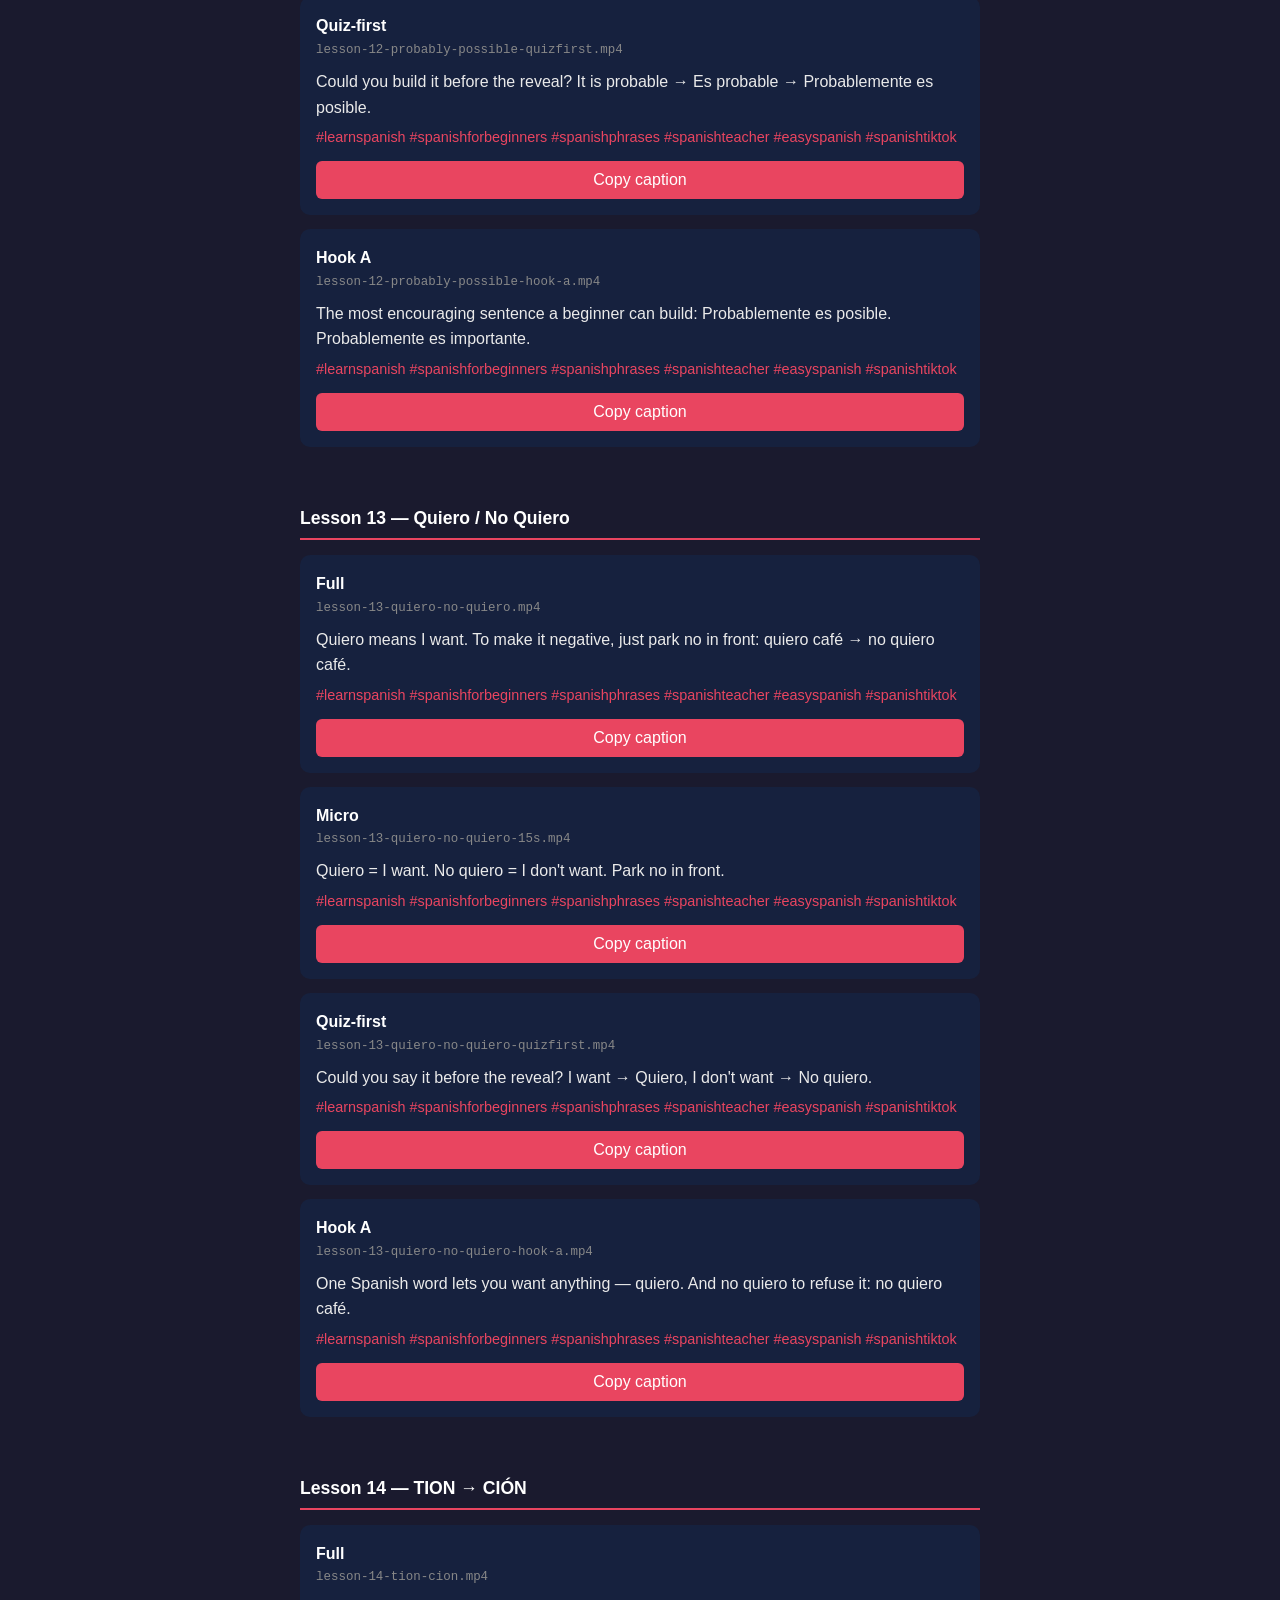
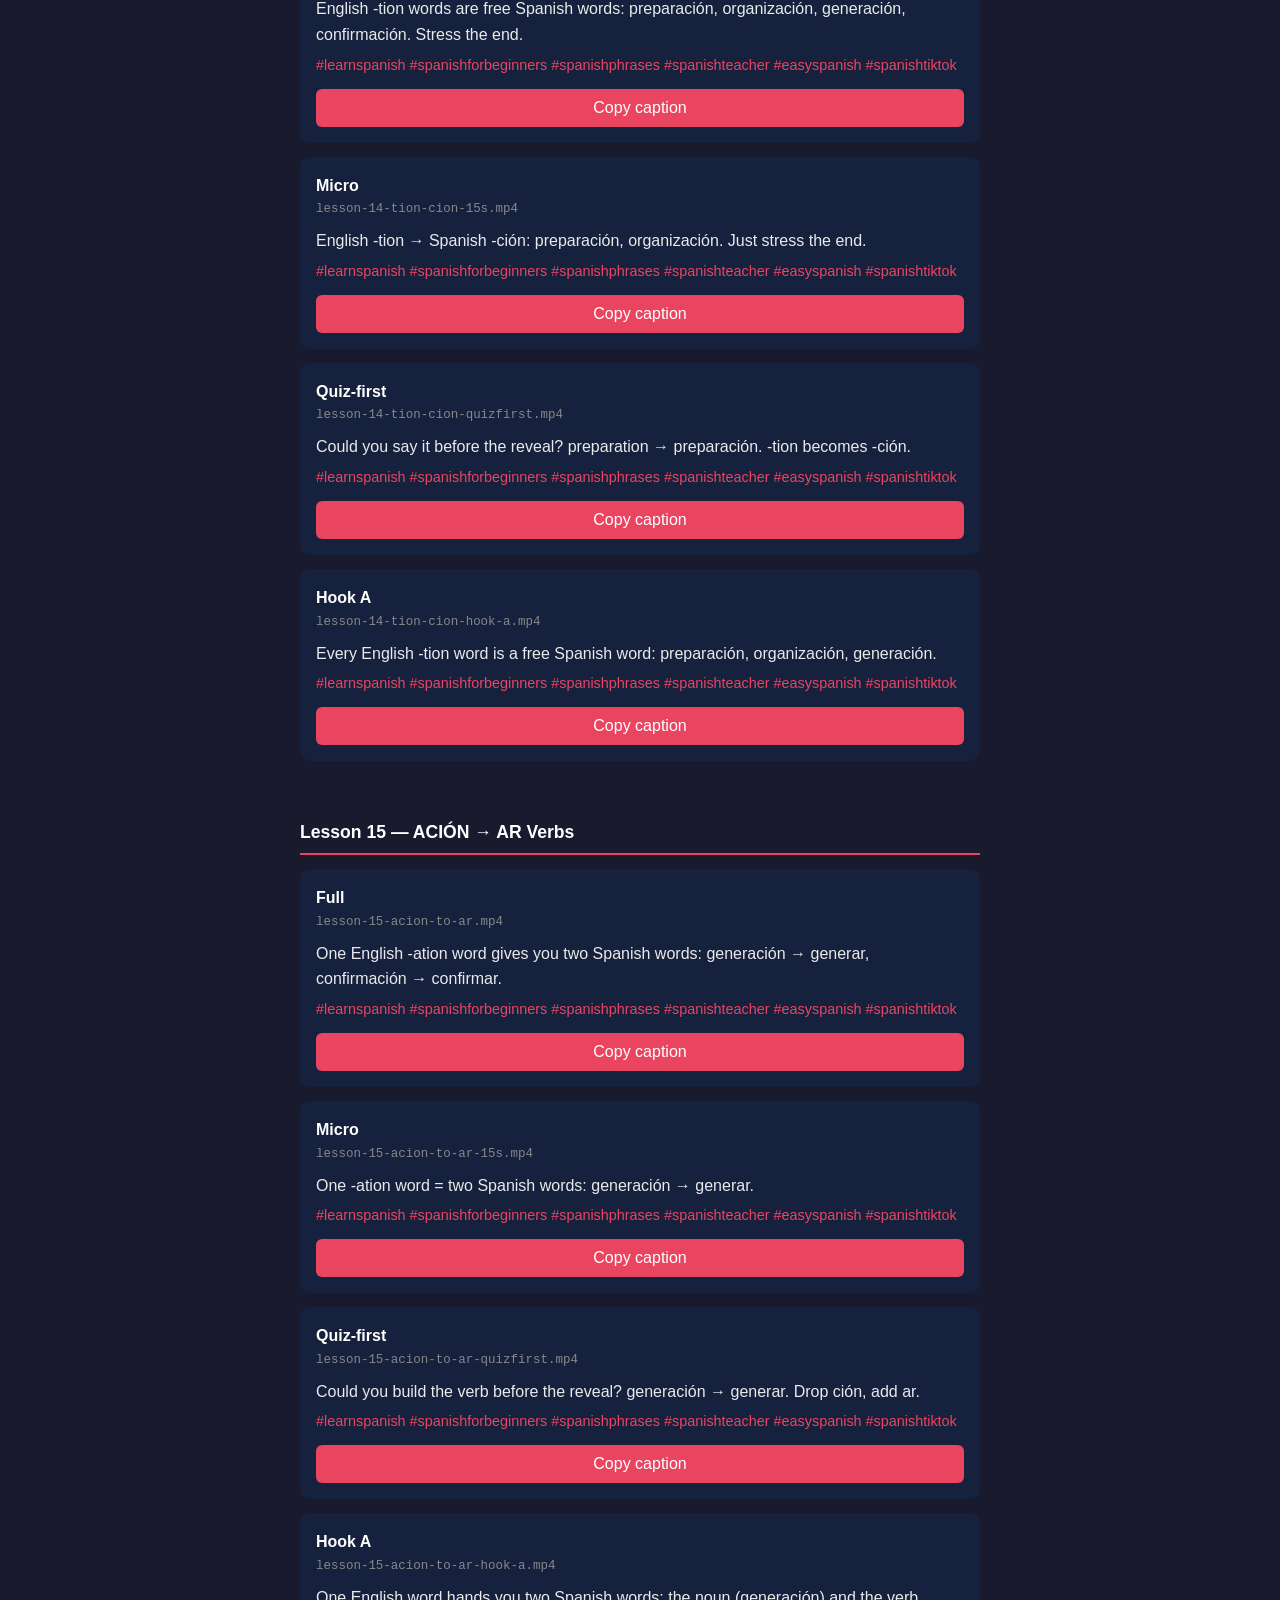
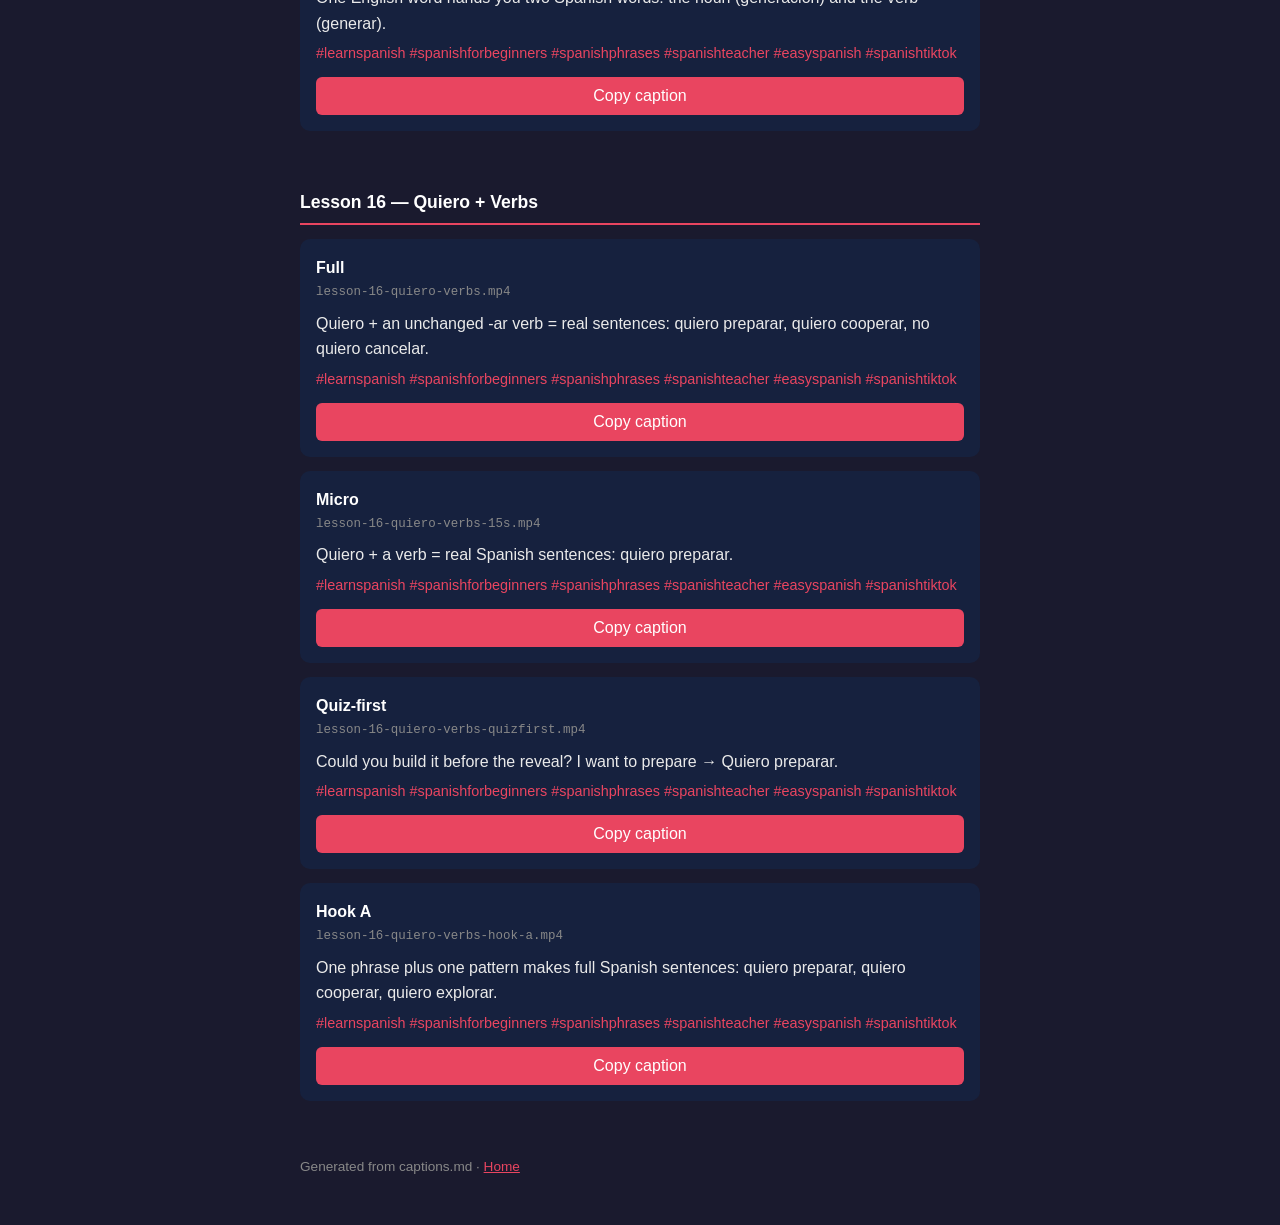
==== commit 6d60b4b7: "Add captions for lessons 11-16 Co-Authored-By: Claude Fable 5 <noreply@anthropic.com>" ====
--- a/captions.html
+++ b/captions.html
@@ -36,7 +36,7 @@
 <body>
 <h1>Captions<span>.</span></h1>
 <p>Jump to a lesson, then tap copy and paste into the TikTok caption field.</p>
-<nav class="nav"><a class="navchip" href="#lesson-1">1</a><a class="navchip" href="#lesson-2">2</a><a class="navchip" href="#lesson-3">3</a><a class="navchip" href="#lesson-4">4</a><a class="navchip" href="#lesson-5">5</a><a class="navchip" href="#lesson-6">6</a><a class="navchip" href="#lesson-7">7</a><a class="navchip" href="#lesson-8">8</a><a class="navchip" href="#lesson-9">9</a><a class="navchip" href="#lesson-10">10</a></nav>
+<nav class="nav"><a class="navchip" href="#lesson-1">1</a><a class="navchip" href="#lesson-2">2</a><a class="navchip" href="#lesson-3">3</a><a class="navchip" href="#lesson-4">4</a><a class="navchip" href="#lesson-5">5</a><a class="navchip" href="#lesson-6">6</a><a class="navchip" href="#lesson-7">7</a><a class="navchip" href="#lesson-8">8</a><a class="navchip" href="#lesson-9">9</a><a class="navchip" href="#lesson-10">10</a><a class="navchip" href="#lesson-11">11</a><a class="navchip" href="#lesson-12">12</a><a class="navchip" href="#lesson-13">13</a><a class="navchip" href="#lesson-14">14</a><a class="navchip" href="#lesson-15">15</a><a class="navchip" href="#lesson-16">16</a></nav>
 <section id="lesson-1">
   <h2>Lesson 1 — Cognates</h2>
   <div class="card">
@@ -324,6 +324,192 @@
     <div class="caption">Spanish negation is just no es: no es importante, no es diferente, normalmente no es diferente. Built from pieces.</div>
     <div class="tags">#learnspanish #spanishforbeginners #spanishphrases #spanishteacher #easyspanish #spanishtiktok</div>
     <button data-copy="Spanish negation is just no es: no es importante, no es diferente, normalmente no es diferente. Built from pieces.&#10;&#10;#learnspanish #spanishforbeginners #spanishphrases #spanishteacher #easyspanish #spanishtiktok">Copy caption</button>
+  </div>
+</section>
+<section id="lesson-11">
+  <h2>Lesson 11 — Posible / Imposible</h2>
+  <div class="card">
+    <div class="variant">Full</div>
+    <div class="file">lesson-11-possible-impossible.mp4</div>
+    <div class="caption">Build a "motivational quote" from Spanish pieces: Es posible. No es imposible. Posiblemente es posible.</div>
+    <div class="tags">#learnspanish #spanishforbeginners #spanishphrases #spanishteacher #easyspanish #spanishtiktok</div>
+    <button data-copy="Build a &quot;motivational quote&quot; from Spanish pieces: Es posible. No es imposible. Posiblemente es posible.&#10;&#10;#learnspanish #spanishforbeginners #spanishphrases #spanishteacher #easyspanish #spanishtiktok">Copy caption</button>
+  </div>
+  <div class="card">
+    <div class="variant">Micro</div>
+    <div class="file">lesson-11-possible-impossible-15s.mp4</div>
+    <div class="caption">es + posible = es posible. You're building Spanish, not memorizing it.</div>
+    <div class="tags">#learnspanish #spanishforbeginners #spanishphrases #spanishteacher #easyspanish #spanishtiktok</div>
+    <button data-copy="es + posible = es posible. You're building Spanish, not memorizing it.&#10;&#10;#learnspanish #spanishforbeginners #spanishphrases #spanishteacher #easyspanish #spanishtiktok">Copy caption</button>
+  </div>
+  <div class="card">
+    <div class="variant">Quiz-first</div>
+    <div class="file">lesson-11-possible-impossible-quizfirst.mp4</div>
+    <div class="caption">Could you build it before the reveal? It is possible → Es posible → Posiblemente es posible.</div>
+    <div class="tags">#learnspanish #spanishforbeginners #spanishphrases #spanishteacher #easyspanish #spanishtiktok</div>
+    <button data-copy="Could you build it before the reveal? It is possible → Es posible → Posiblemente es posible.&#10;&#10;#learnspanish #spanishforbeginners #spanishphrases #spanishteacher #easyspanish #spanishtiktok">Copy caption</button>
+  </div>
+  <div class="card">
+    <div class="variant">Hook A</div>
+    <div class="file">lesson-11-possible-impossible-hook-a.mp4</div>
+    <div class="caption">If you can say es and no es, you can already say this: Posiblemente es posible. Posiblemente no es imposible.</div>
+    <div class="tags">#learnspanish #spanishforbeginners #spanishphrases #spanishteacher #easyspanish #spanishtiktok</div>
+    <button data-copy="If you can say es and no es, you can already say this: Posiblemente es posible. Posiblemente no es imposible.&#10;&#10;#learnspanish #spanishforbeginners #spanishphrases #spanishteacher #easyspanish #spanishtiktok">Copy caption</button>
+  </div>
+</section>
+<section id="lesson-12">
+  <h2>Lesson 12 — Probable</h2>
+  <div class="card">
+    <div class="variant">Full</div>
+    <div class="file">lesson-12-probably-possible.mp4</div>
+    <div class="caption">The most encouraging beginner sentence: Es posible. Es probable. Probablemente es posible.</div>
+    <div class="tags">#learnspanish #spanishforbeginners #spanishphrases #spanishteacher #easyspanish #spanishtiktok</div>
+    <button data-copy="The most encouraging beginner sentence: Es posible. Es probable. Probablemente es posible.&#10;&#10;#learnspanish #spanishforbeginners #spanishphrases #spanishteacher #easyspanish #spanishtiktok">Copy caption</button>
+  </div>
+  <div class="card">
+    <div class="variant">Micro</div>
+    <div class="file">lesson-12-probably-possible-15s.mp4</div>
+    <div class="caption">Probable barely changes in Spanish: es probable. Almost the same word.</div>
+    <div class="tags">#learnspanish #spanishforbeginners #spanishphrases #spanishteacher #easyspanish #spanishtiktok</div>
+    <button data-copy="Probable barely changes in Spanish: es probable. Almost the same word.&#10;&#10;#learnspanish #spanishforbeginners #spanishphrases #spanishteacher #easyspanish #spanishtiktok">Copy caption</button>
+  </div>
+  <div class="card">
+    <div class="variant">Quiz-first</div>
+    <div class="file">lesson-12-probably-possible-quizfirst.mp4</div>
+    <div class="caption">Could you build it before the reveal? It is probable → Es probable → Probablemente es posible.</div>
+    <div class="tags">#learnspanish #spanishforbeginners #spanishphrases #spanishteacher #easyspanish #spanishtiktok</div>
+    <button data-copy="Could you build it before the reveal? It is probable → Es probable → Probablemente es posible.&#10;&#10;#learnspanish #spanishforbeginners #spanishphrases #spanishteacher #easyspanish #spanishtiktok">Copy caption</button>
+  </div>
+  <div class="card">
+    <div class="variant">Hook A</div>
+    <div class="file">lesson-12-probably-possible-hook-a.mp4</div>
+    <div class="caption">The most encouraging sentence a beginner can build: Probablemente es posible. Probablemente es importante.</div>
+    <div class="tags">#learnspanish #spanishforbeginners #spanishphrases #spanishteacher #easyspanish #spanishtiktok</div>
+    <button data-copy="The most encouraging sentence a beginner can build: Probablemente es posible. Probablemente es importante.&#10;&#10;#learnspanish #spanishforbeginners #spanishphrases #spanishteacher #easyspanish #spanishtiktok">Copy caption</button>
+  </div>
+</section>
+<section id="lesson-13">
+  <h2>Lesson 13 — Quiero / No Quiero</h2>
+  <div class="card">
+    <div class="variant">Full</div>
+    <div class="file">lesson-13-quiero-no-quiero.mp4</div>
+    <div class="caption">Quiero means I want. To make it negative, just park no in front: quiero café → no quiero café.</div>
+    <div class="tags">#learnspanish #spanishforbeginners #spanishphrases #spanishteacher #easyspanish #spanishtiktok</div>
+    <button data-copy="Quiero means I want. To make it negative, just park no in front: quiero café → no quiero café.&#10;&#10;#learnspanish #spanishforbeginners #spanishphrases #spanishteacher #easyspanish #spanishtiktok">Copy caption</button>
+  </div>
+  <div class="card">
+    <div class="variant">Micro</div>
+    <div class="file">lesson-13-quiero-no-quiero-15s.mp4</div>
+    <div class="caption">Quiero = I want. No quiero = I don't want. Park no in front.</div>
+    <div class="tags">#learnspanish #spanishforbeginners #spanishphrases #spanishteacher #easyspanish #spanishtiktok</div>
+    <button data-copy="Quiero = I want. No quiero = I don't want. Park no in front.&#10;&#10;#learnspanish #spanishforbeginners #spanishphrases #spanishteacher #easyspanish #spanishtiktok">Copy caption</button>
+  </div>
+  <div class="card">
+    <div class="variant">Quiz-first</div>
+    <div class="file">lesson-13-quiero-no-quiero-quizfirst.mp4</div>
+    <div class="caption">Could you say it before the reveal? I want → Quiero, I don't want → No quiero.</div>
+    <div class="tags">#learnspanish #spanishforbeginners #spanishphrases #spanishteacher #easyspanish #spanishtiktok</div>
+    <button data-copy="Could you say it before the reveal? I want → Quiero, I don't want → No quiero.&#10;&#10;#learnspanish #spanishforbeginners #spanishphrases #spanishteacher #easyspanish #spanishtiktok">Copy caption</button>
+  </div>
+  <div class="card">
+    <div class="variant">Hook A</div>
+    <div class="file">lesson-13-quiero-no-quiero-hook-a.mp4</div>
+    <div class="caption">One Spanish word lets you want anything — quiero. And no quiero to refuse it: no quiero café.</div>
+    <div class="tags">#learnspanish #spanishforbeginners #spanishphrases #spanishteacher #easyspanish #spanishtiktok</div>
+    <button data-copy="One Spanish word lets you want anything — quiero. And no quiero to refuse it: no quiero café.&#10;&#10;#learnspanish #spanishforbeginners #spanishphrases #spanishteacher #easyspanish #spanishtiktok">Copy caption</button>
+  </div>
+</section>
+<section id="lesson-14">
+  <h2>Lesson 14 — TION → CIÓN</h2>
+  <div class="card">
+    <div class="variant">Full</div>
+    <div class="file">lesson-14-tion-cion.mp4</div>
+    <div class="caption">English -tion words are free Spanish words: preparación, organización, generación, confirmación. Stress the end.</div>
+    <div class="tags">#learnspanish #spanishforbeginners #spanishphrases #spanishteacher #easyspanish #spanishtiktok</div>
+    <button data-copy="English -tion words are free Spanish words: preparación, organización, generación, confirmación. Stress the end.&#10;&#10;#learnspanish #spanishforbeginners #spanishphrases #spanishteacher #easyspanish #spanishtiktok">Copy caption</button>
+  </div>
+  <div class="card">
+    <div class="variant">Micro</div>
+    <div class="file">lesson-14-tion-cion-15s.mp4</div>
+    <div class="caption">English -tion → Spanish -ción: preparación, organización. Just stress the end.</div>
+    <div class="tags">#learnspanish #spanishforbeginners #spanishphrases #spanishteacher #easyspanish #spanishtiktok</div>
+    <button data-copy="English -tion → Spanish -ción: preparación, organización. Just stress the end.&#10;&#10;#learnspanish #spanishforbeginners #spanishphrases #spanishteacher #easyspanish #spanishtiktok">Copy caption</button>
+  </div>
+  <div class="card">
+    <div class="variant">Quiz-first</div>
+    <div class="file">lesson-14-tion-cion-quizfirst.mp4</div>
+    <div class="caption">Could you say it before the reveal? preparation → preparación. -tion becomes -ción.</div>
+    <div class="tags">#learnspanish #spanishforbeginners #spanishphrases #spanishteacher #easyspanish #spanishtiktok</div>
+    <button data-copy="Could you say it before the reveal? preparation → preparación. -tion becomes -ción.&#10;&#10;#learnspanish #spanishforbeginners #spanishphrases #spanishteacher #easyspanish #spanishtiktok">Copy caption</button>
+  </div>
+  <div class="card">
+    <div class="variant">Hook A</div>
+    <div class="file">lesson-14-tion-cion-hook-a.mp4</div>
+    <div class="caption">Every English -tion word is a free Spanish word: preparación, organización, generación.</div>
+    <div class="tags">#learnspanish #spanishforbeginners #spanishphrases #spanishteacher #easyspanish #spanishtiktok</div>
+    <button data-copy="Every English -tion word is a free Spanish word: preparación, organización, generación.&#10;&#10;#learnspanish #spanishforbeginners #spanishphrases #spanishteacher #easyspanish #spanishtiktok">Copy caption</button>
+  </div>
+</section>
+<section id="lesson-15">
+  <h2>Lesson 15 — ACIÓN → AR Verbs</h2>
+  <div class="card">
+    <div class="variant">Full</div>
+    <div class="file">lesson-15-acion-to-ar.mp4</div>
+    <div class="caption">One English -ation word gives you two Spanish words: generación → generar, confirmación → confirmar.</div>
+    <div class="tags">#learnspanish #spanishforbeginners #spanishphrases #spanishteacher #easyspanish #spanishtiktok</div>
+    <button data-copy="One English -ation word gives you two Spanish words: generación → generar, confirmación → confirmar.&#10;&#10;#learnspanish #spanishforbeginners #spanishphrases #spanishteacher #easyspanish #spanishtiktok">Copy caption</button>
+  </div>
+  <div class="card">
+    <div class="variant">Micro</div>
+    <div class="file">lesson-15-acion-to-ar-15s.mp4</div>
+    <div class="caption">One -ation word = two Spanish words: generación → generar.</div>
+    <div class="tags">#learnspanish #spanishforbeginners #spanishphrases #spanishteacher #easyspanish #spanishtiktok</div>
+    <button data-copy="One -ation word = two Spanish words: generación → generar.&#10;&#10;#learnspanish #spanishforbeginners #spanishphrases #spanishteacher #easyspanish #spanishtiktok">Copy caption</button>
+  </div>
+  <div class="card">
+    <div class="variant">Quiz-first</div>
+    <div class="file">lesson-15-acion-to-ar-quizfirst.mp4</div>
+    <div class="caption">Could you build the verb before the reveal? generación → generar. Drop ción, add ar.</div>
+    <div class="tags">#learnspanish #spanishforbeginners #spanishphrases #spanishteacher #easyspanish #spanishtiktok</div>
+    <button data-copy="Could you build the verb before the reveal? generación → generar. Drop ción, add ar.&#10;&#10;#learnspanish #spanishforbeginners #spanishphrases #spanishteacher #easyspanish #spanishtiktok">Copy caption</button>
+  </div>
+  <div class="card">
+    <div class="variant">Hook A</div>
+    <div class="file">lesson-15-acion-to-ar-hook-a.mp4</div>
+    <div class="caption">One English word hands you two Spanish words: the noun (generación) and the verb (generar).</div>
+    <div class="tags">#learnspanish #spanishforbeginners #spanishphrases #spanishteacher #easyspanish #spanishtiktok</div>
+    <button data-copy="One English word hands you two Spanish words: the noun (generación) and the verb (generar).&#10;&#10;#learnspanish #spanishforbeginners #spanishphrases #spanishteacher #easyspanish #spanishtiktok">Copy caption</button>
+  </div>
+</section>
+<section id="lesson-16">
+  <h2>Lesson 16 — Quiero + Verbs</h2>
+  <div class="card">
+    <div class="variant">Full</div>
+    <div class="file">lesson-16-quiero-verbs.mp4</div>
+    <div class="caption">Quiero + an unchanged -ar verb = real sentences: quiero preparar, quiero cooperar, no quiero cancelar.</div>
+    <div class="tags">#learnspanish #spanishforbeginners #spanishphrases #spanishteacher #easyspanish #spanishtiktok</div>
+    <button data-copy="Quiero + an unchanged -ar verb = real sentences: quiero preparar, quiero cooperar, no quiero cancelar.&#10;&#10;#learnspanish #spanishforbeginners #spanishphrases #spanishteacher #easyspanish #spanishtiktok">Copy caption</button>
+  </div>
+  <div class="card">
+    <div class="variant">Micro</div>
+    <div class="file">lesson-16-quiero-verbs-15s.mp4</div>
+    <div class="caption">Quiero + a verb = real Spanish sentences: quiero preparar.</div>
+    <div class="tags">#learnspanish #spanishforbeginners #spanishphrases #spanishteacher #easyspanish #spanishtiktok</div>
+    <button data-copy="Quiero + a verb = real Spanish sentences: quiero preparar.&#10;&#10;#learnspanish #spanishforbeginners #spanishphrases #spanishteacher #easyspanish #spanishtiktok">Copy caption</button>
+  </div>
+  <div class="card">
+    <div class="variant">Quiz-first</div>
+    <div class="file">lesson-16-quiero-verbs-quizfirst.mp4</div>
+    <div class="caption">Could you build it before the reveal? I want to prepare → Quiero preparar.</div>
+    <div class="tags">#learnspanish #spanishforbeginners #spanishphrases #spanishteacher #easyspanish #spanishtiktok</div>
+    <button data-copy="Could you build it before the reveal? I want to prepare → Quiero preparar.&#10;&#10;#learnspanish #spanishforbeginners #spanishphrases #spanishteacher #easyspanish #spanishtiktok">Copy caption</button>
+  </div>
+  <div class="card">
+    <div class="variant">Hook A</div>
+    <div class="file">lesson-16-quiero-verbs-hook-a.mp4</div>
+    <div class="caption">One phrase plus one pattern makes full Spanish sentences: quiero preparar, quiero cooperar, quiero explorar.</div>
+    <div class="tags">#learnspanish #spanishforbeginners #spanishphrases #spanishteacher #easyspanish #spanishtiktok</div>
+    <button data-copy="One phrase plus one pattern makes full Spanish sentences: quiero preparar, quiero cooperar, quiero explorar.&#10;&#10;#learnspanish #spanishforbeginners #spanishphrases #spanishteacher #easyspanish #spanishtiktok">Copy caption</button>
   </div>
 </section>
 <footer>Generated from captions.md · <a href="index.html">Home</a></footer>
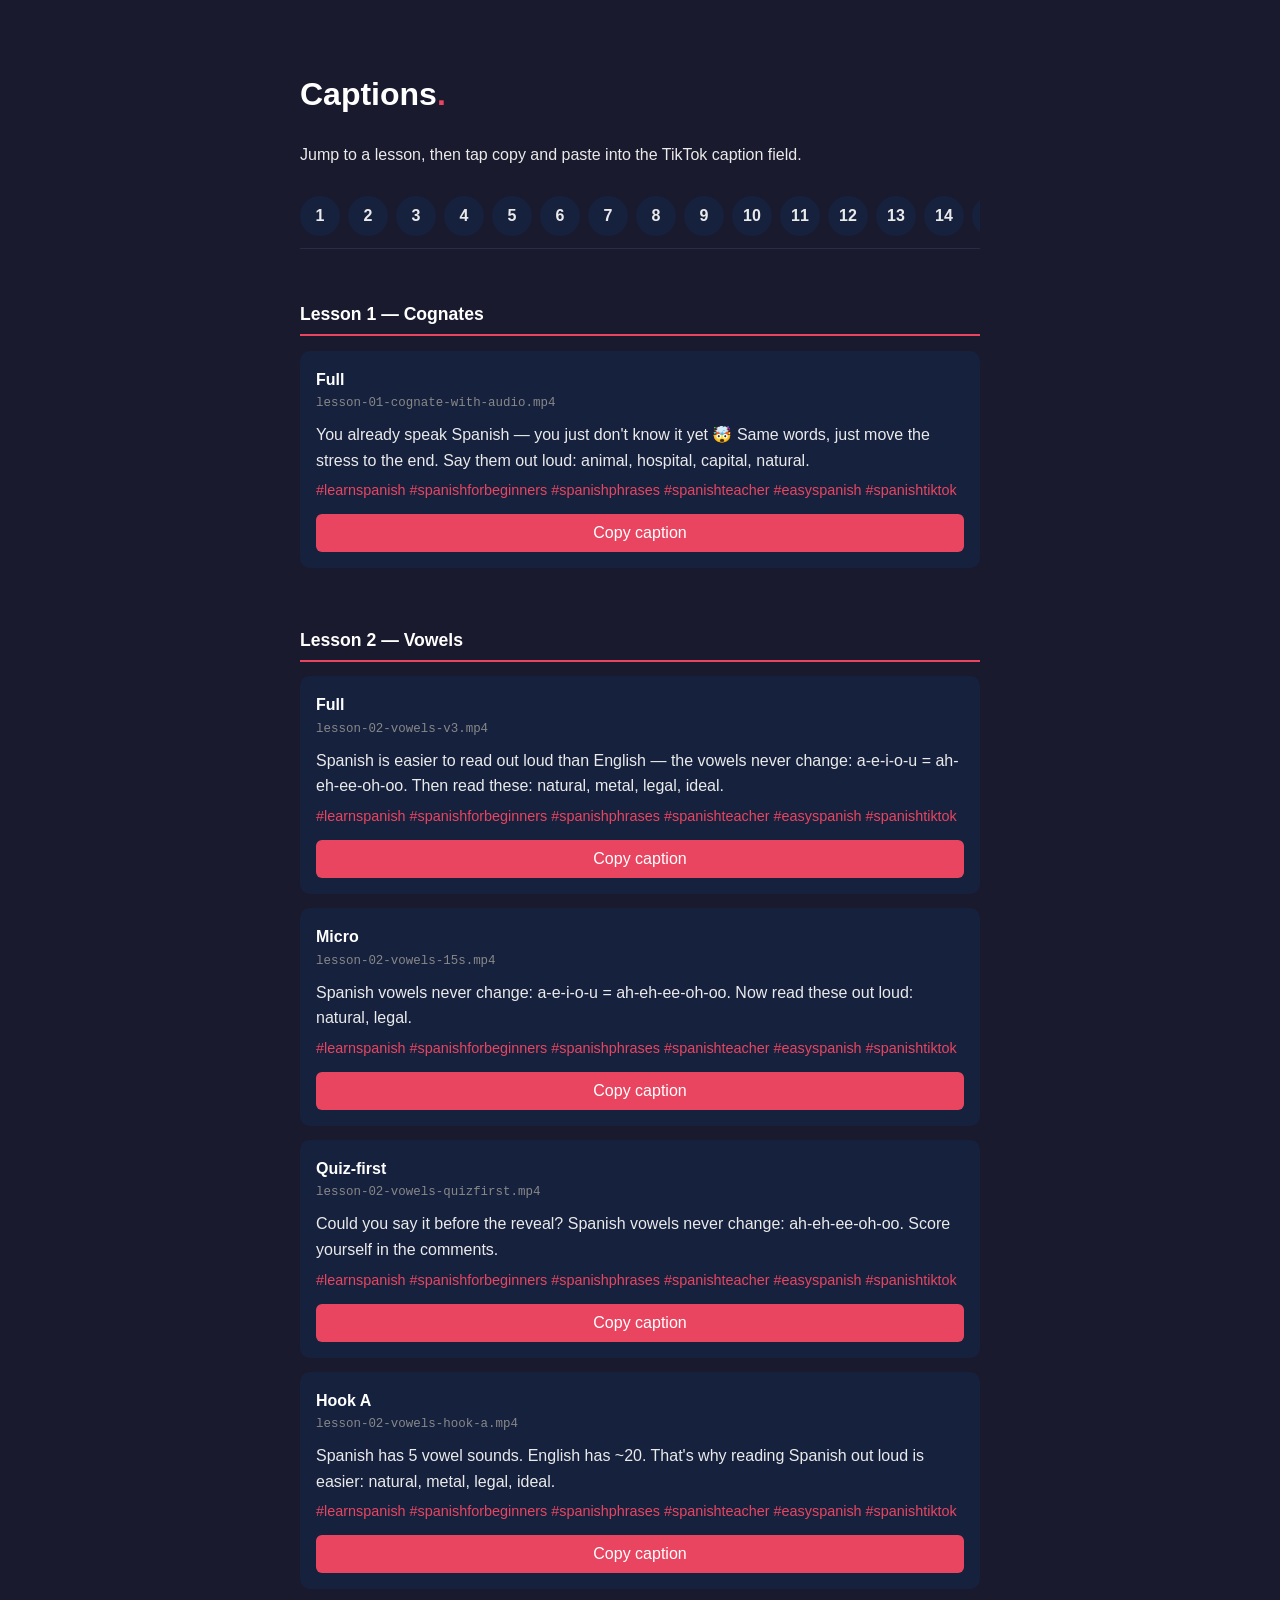
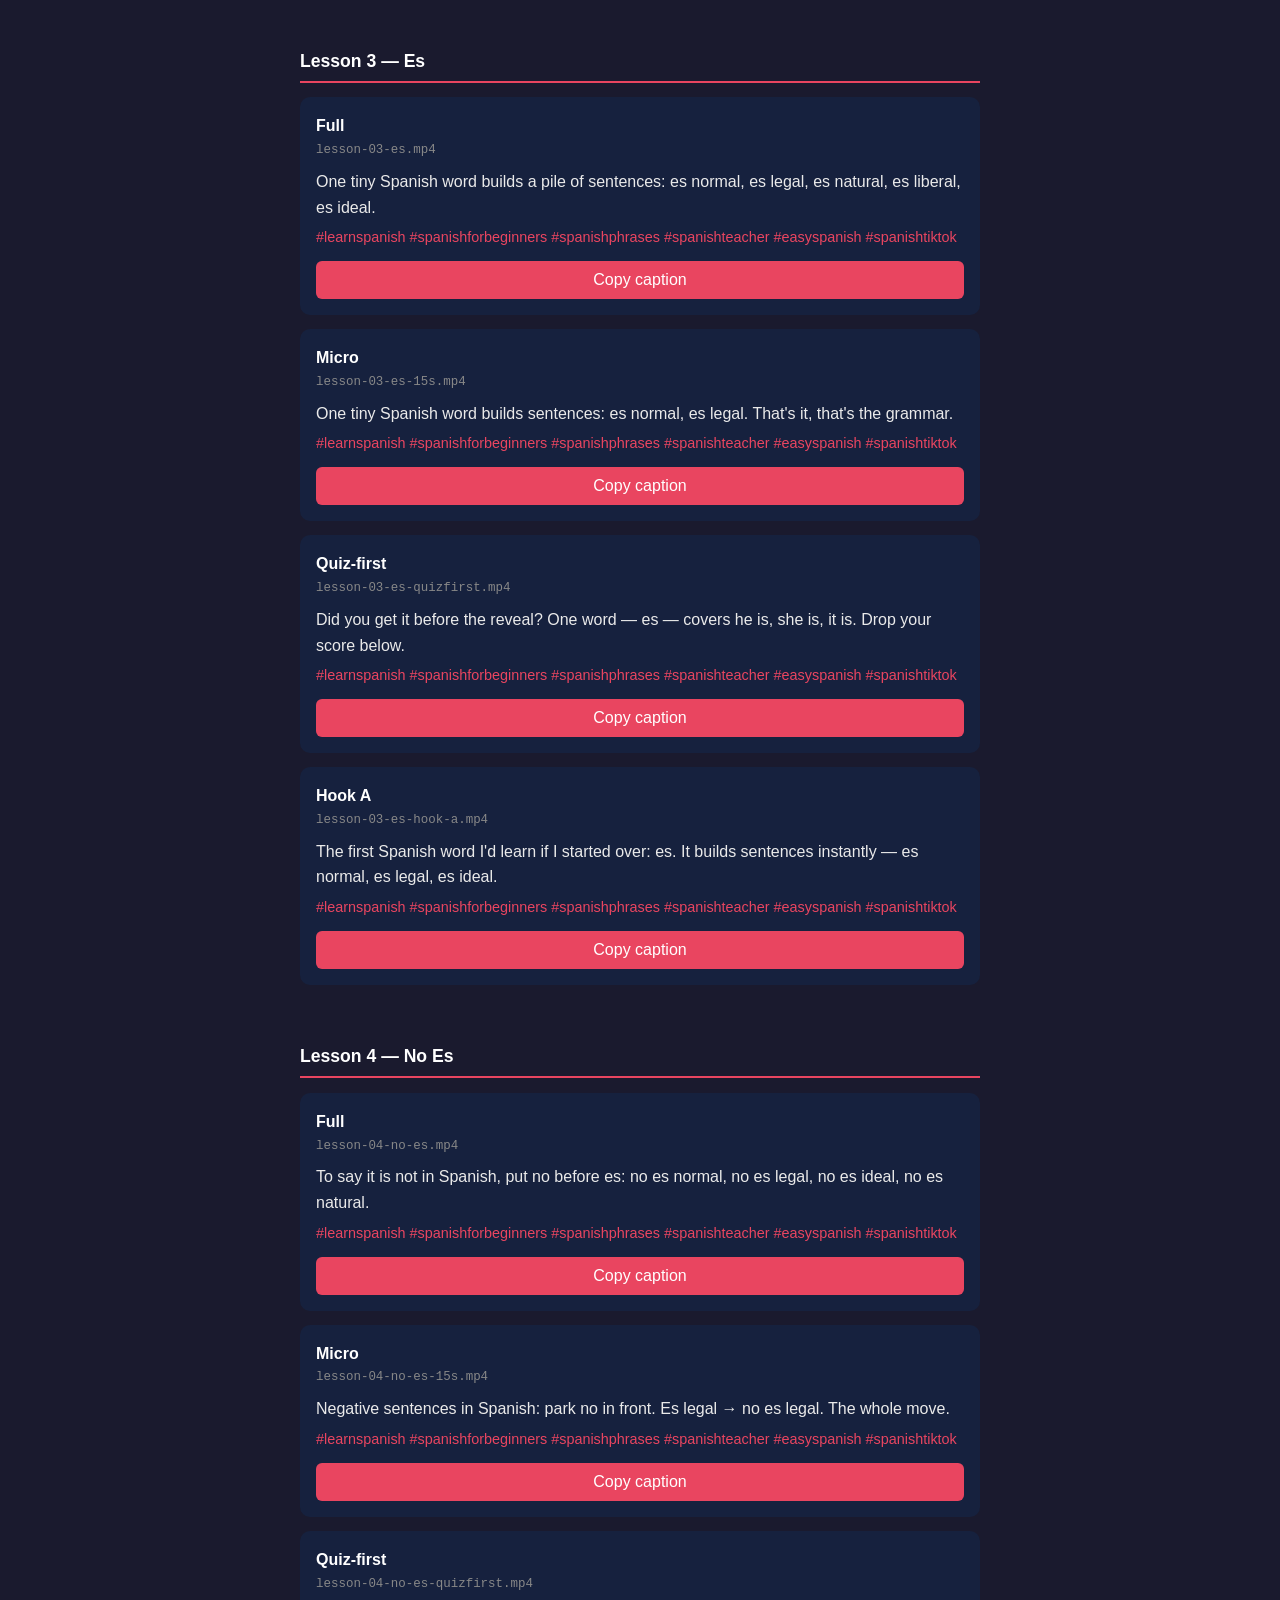
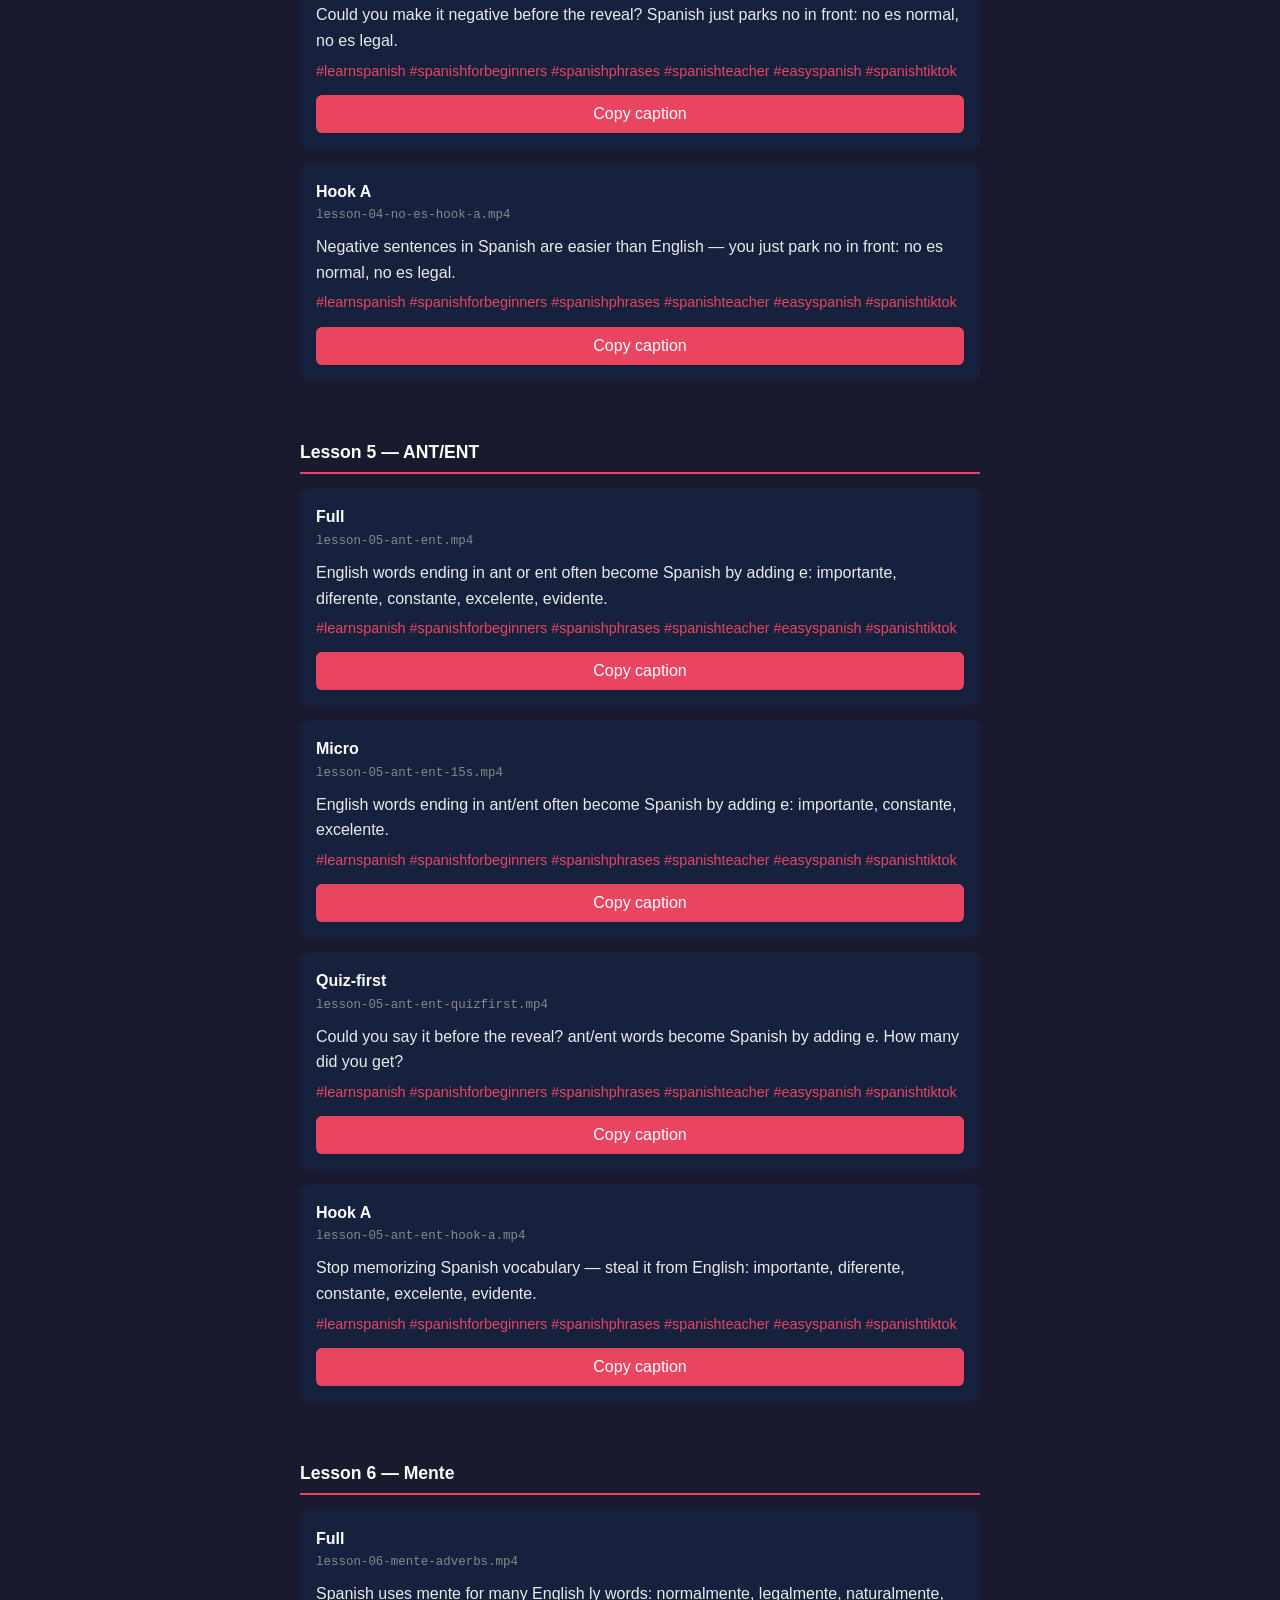
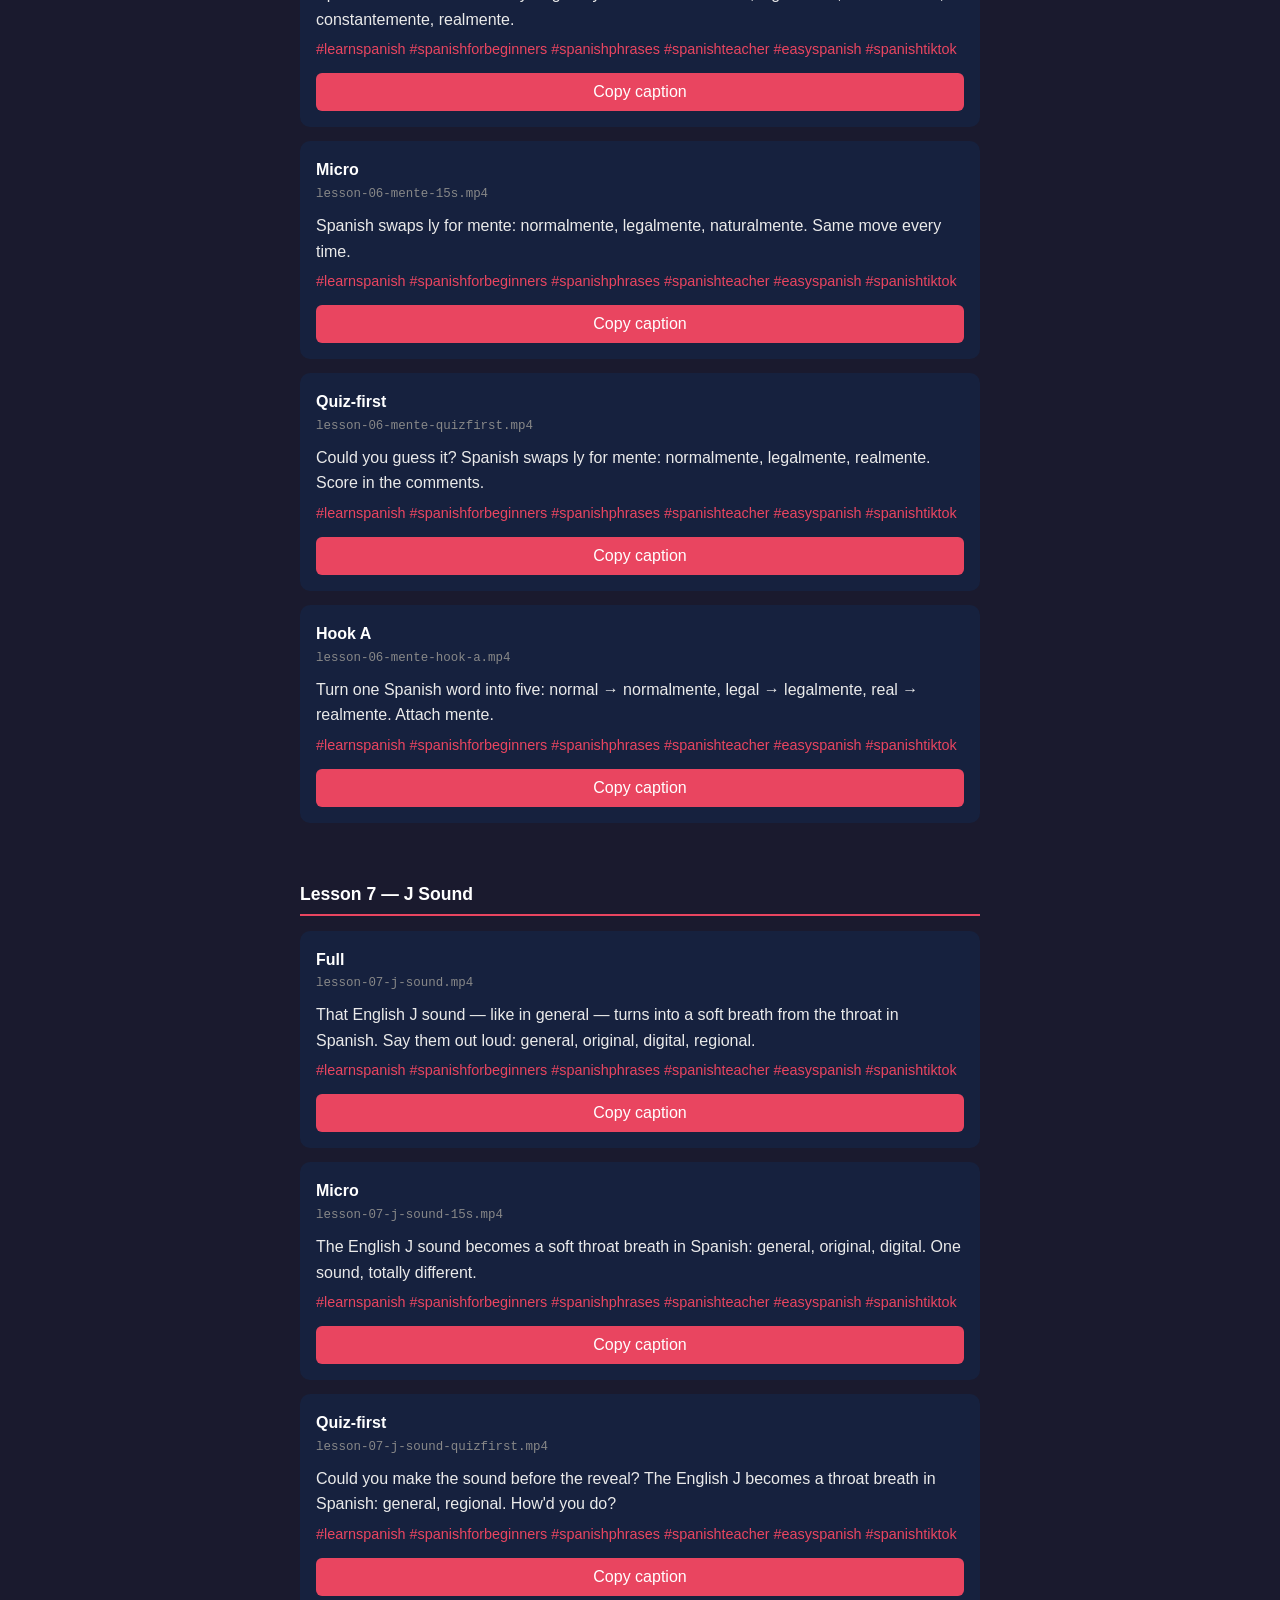
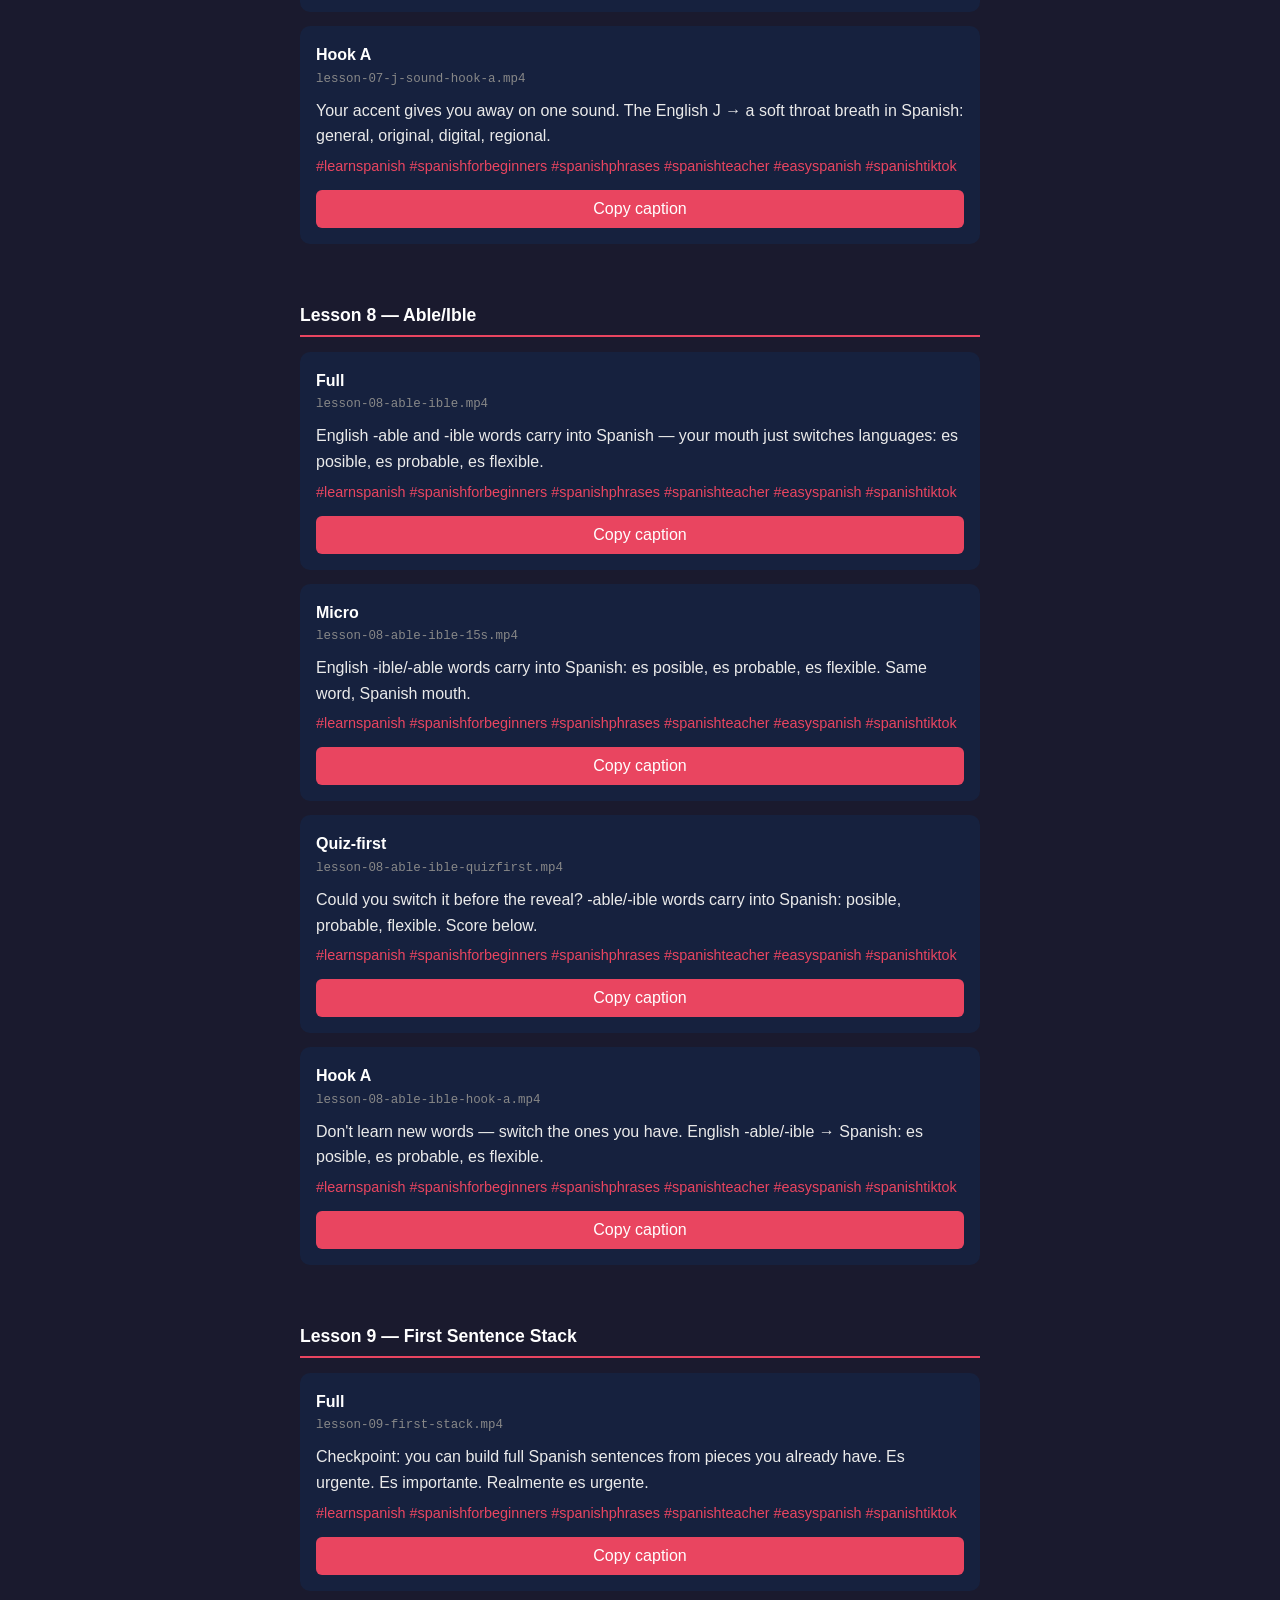
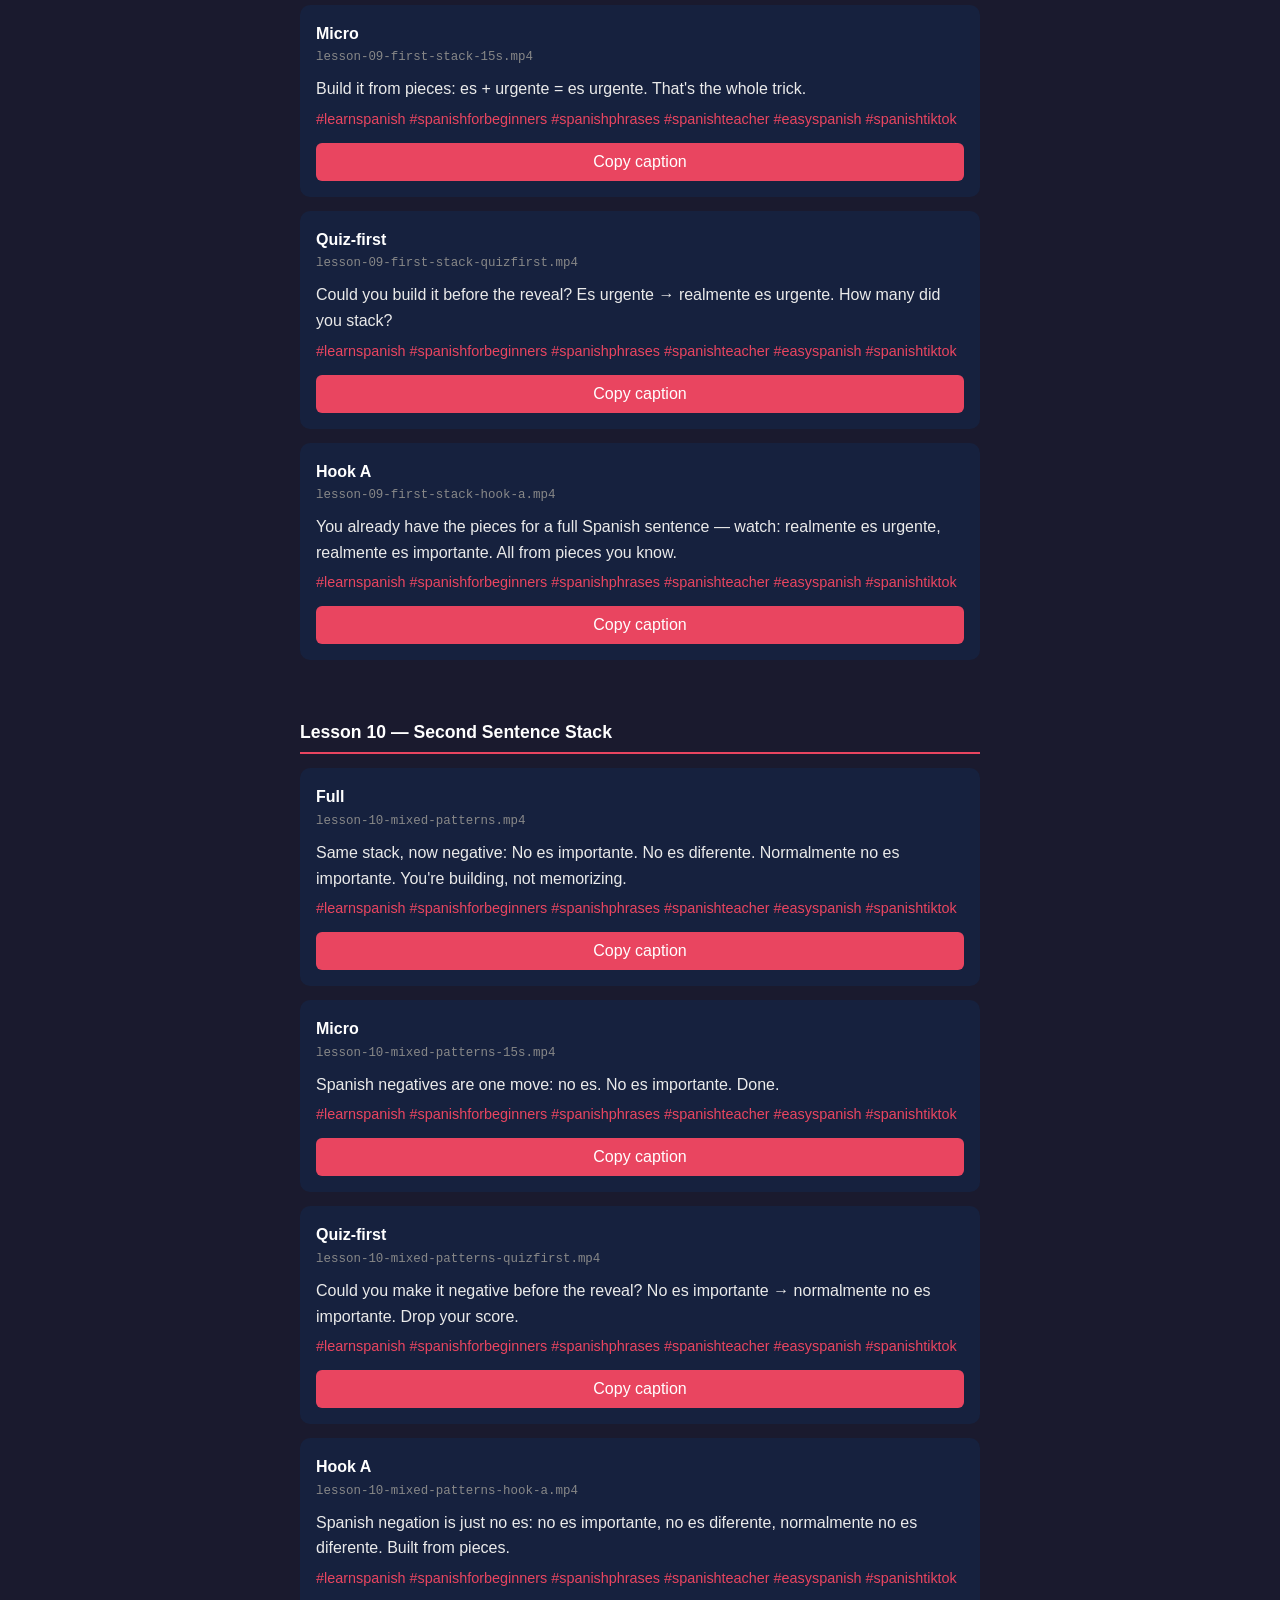
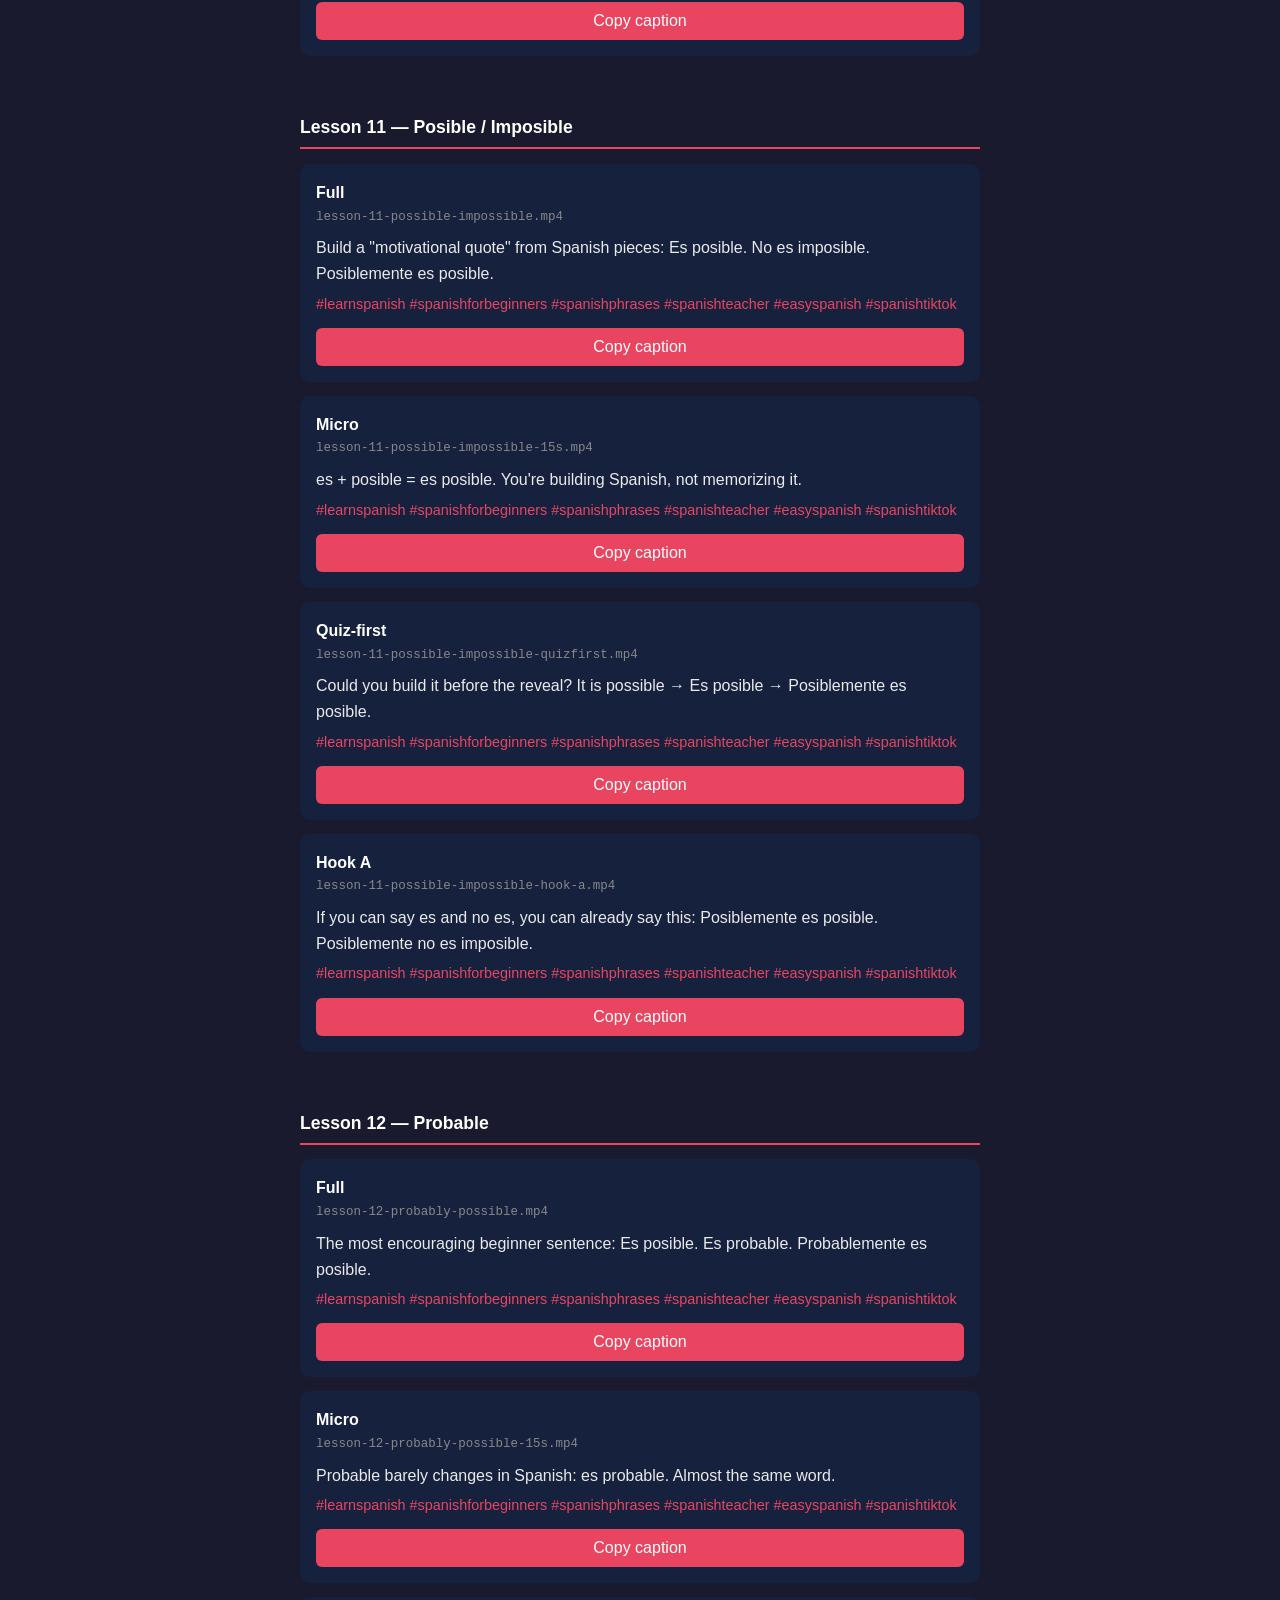
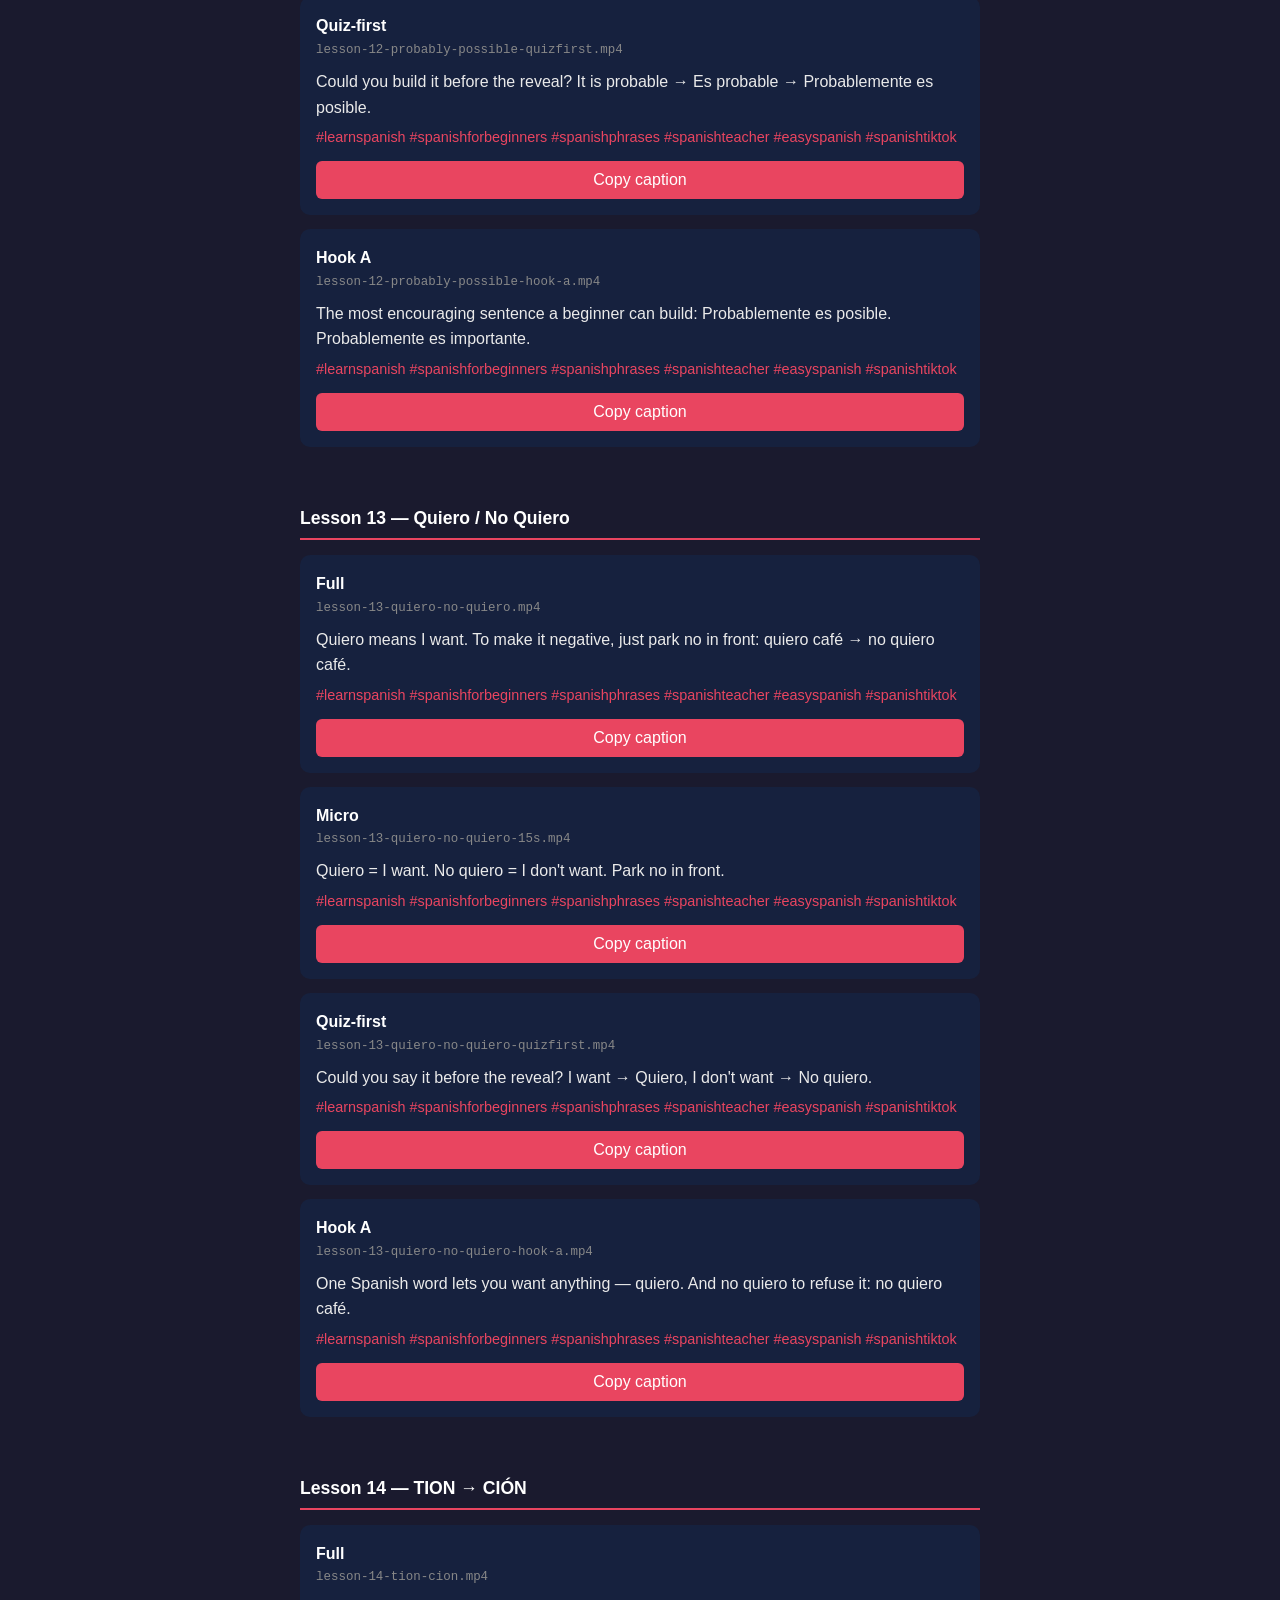
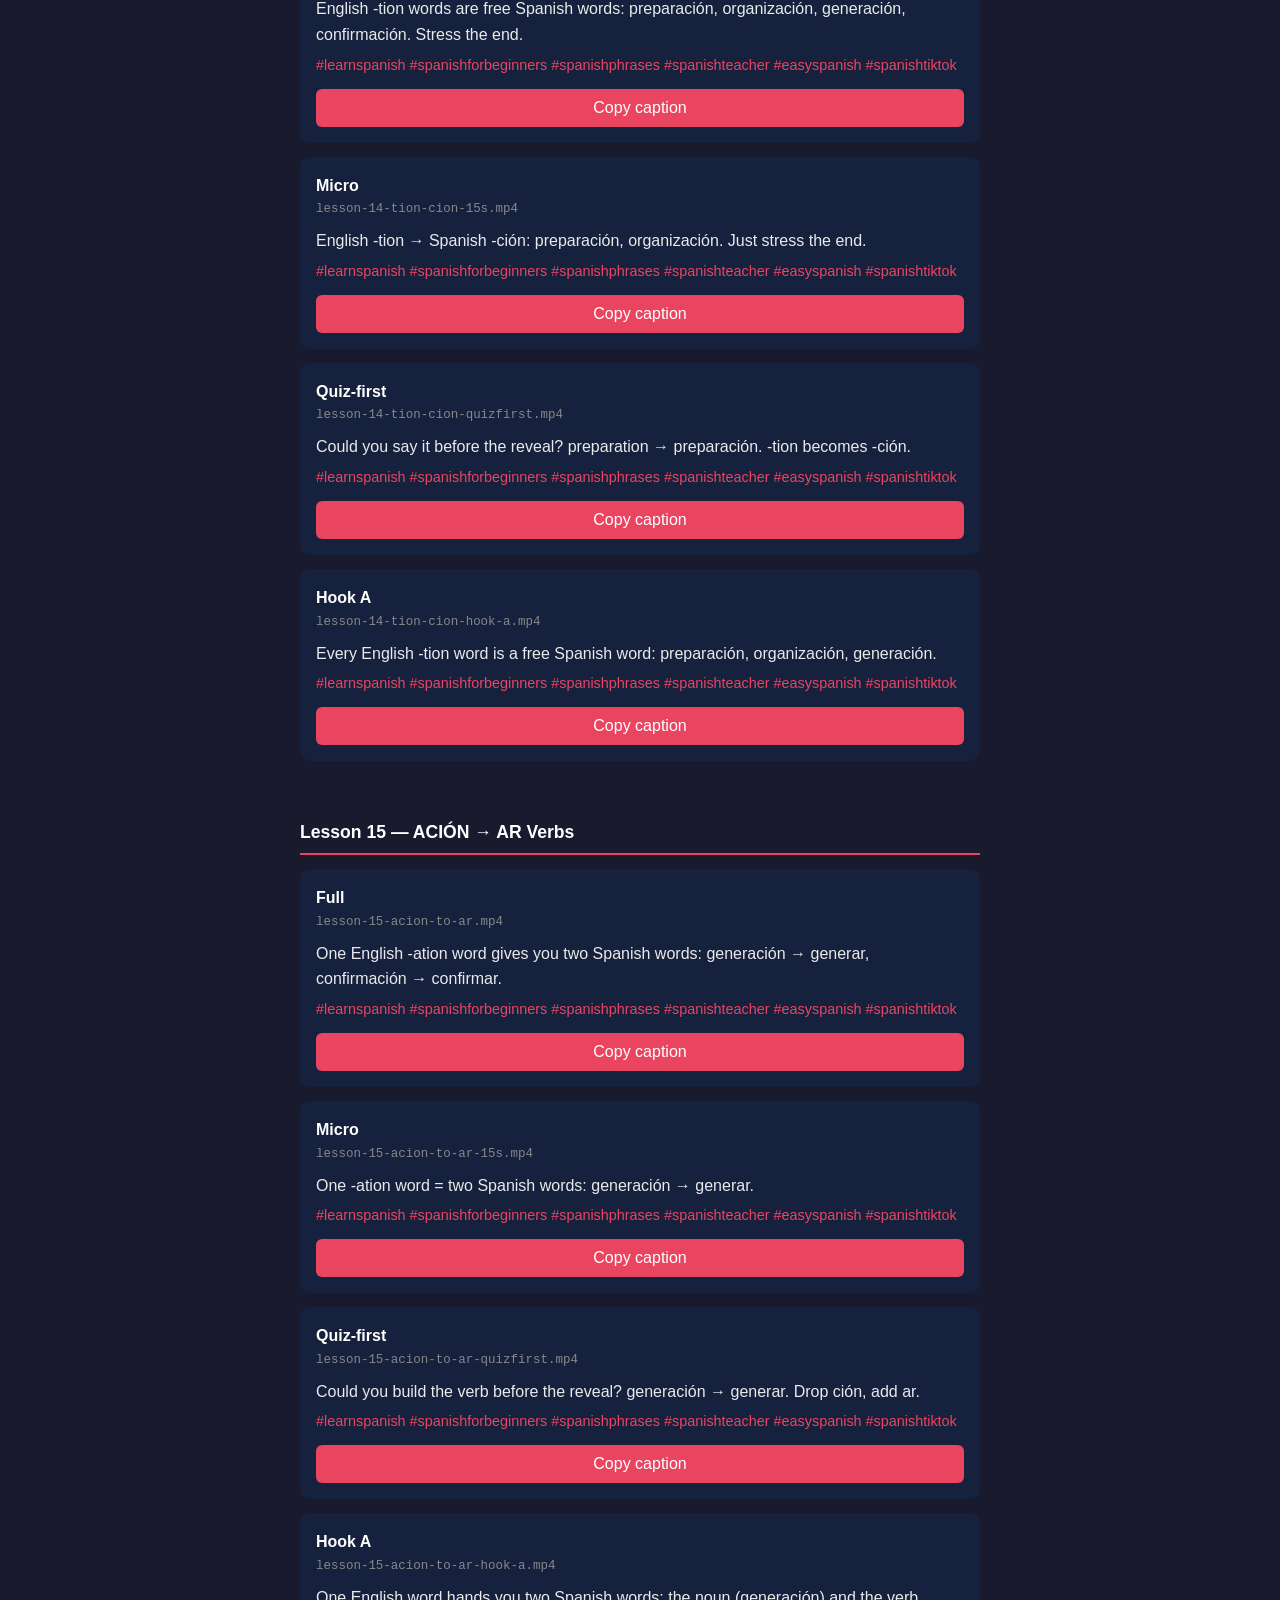
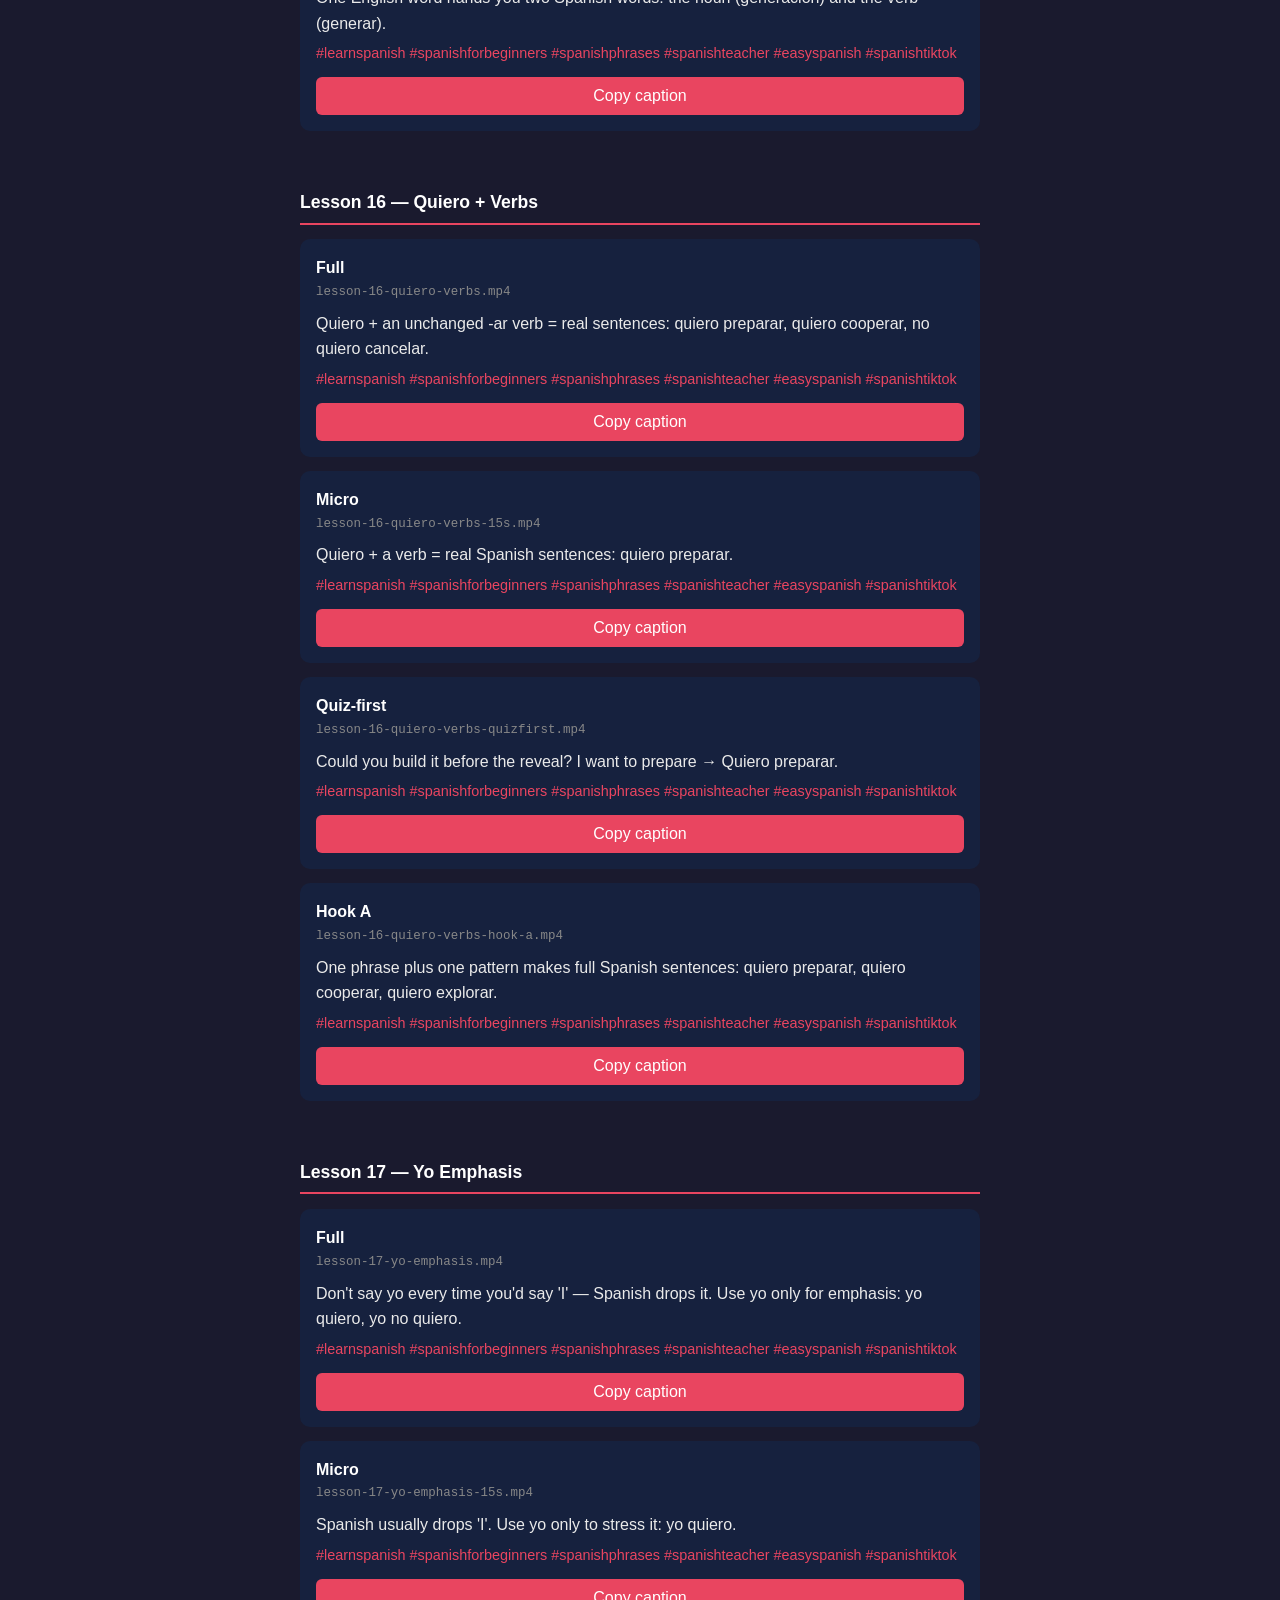
==== commit cb859f12: "Add captions for lessons 17-23 Co-Authored-By: Claude Fable 5 <noreply@anthropic.com>" ====
--- a/captions.html
+++ b/captions.html
@@ -36,7 +36,7 @@
 <body>
 <h1>Captions<span>.</span></h1>
 <p>Jump to a lesson, then tap copy and paste into the TikTok caption field.</p>
-<nav class="nav"><a class="navchip" href="#lesson-1">1</a><a class="navchip" href="#lesson-2">2</a><a class="navchip" href="#lesson-3">3</a><a class="navchip" href="#lesson-4">4</a><a class="navchip" href="#lesson-5">5</a><a class="navchip" href="#lesson-6">6</a><a class="navchip" href="#lesson-7">7</a><a class="navchip" href="#lesson-8">8</a><a class="navchip" href="#lesson-9">9</a><a class="navchip" href="#lesson-10">10</a><a class="navchip" href="#lesson-11">11</a><a class="navchip" href="#lesson-12">12</a><a class="navchip" href="#lesson-13">13</a><a class="navchip" href="#lesson-14">14</a><a class="navchip" href="#lesson-15">15</a><a class="navchip" href="#lesson-16">16</a></nav>
+<nav class="nav"><a class="navchip" href="#lesson-1">1</a><a class="navchip" href="#lesson-2">2</a><a class="navchip" href="#lesson-3">3</a><a class="navchip" href="#lesson-4">4</a><a class="navchip" href="#lesson-5">5</a><a class="navchip" href="#lesson-6">6</a><a class="navchip" href="#lesson-7">7</a><a class="navchip" href="#lesson-8">8</a><a class="navchip" href="#lesson-9">9</a><a class="navchip" href="#lesson-10">10</a><a class="navchip" href="#lesson-11">11</a><a class="navchip" href="#lesson-12">12</a><a class="navchip" href="#lesson-13">13</a><a class="navchip" href="#lesson-14">14</a><a class="navchip" href="#lesson-15">15</a><a class="navchip" href="#lesson-16">16</a><a class="navchip" href="#lesson-17">17</a><a class="navchip" href="#lesson-18">18</a><a class="navchip" href="#lesson-19">19</a><a class="navchip" href="#lesson-20">20</a><a class="navchip" href="#lesson-21">21</a><a class="navchip" href="#lesson-22">22</a><a class="navchip" href="#lesson-23">23</a></nav>
 <section id="lesson-1">
   <h2>Lesson 1 — Cognates</h2>
   <div class="card">
@@ -510,6 +510,223 @@
     <div class="caption">One phrase plus one pattern makes full Spanish sentences: quiero preparar, quiero cooperar, quiero explorar.</div>
     <div class="tags">#learnspanish #spanishforbeginners #spanishphrases #spanishteacher #easyspanish #spanishtiktok</div>
     <button data-copy="One phrase plus one pattern makes full Spanish sentences: quiero preparar, quiero cooperar, quiero explorar.&#10;&#10;#learnspanish #spanishforbeginners #spanishphrases #spanishteacher #easyspanish #spanishtiktok">Copy caption</button>
+  </div>
+</section>
+<section id="lesson-17">
+  <h2>Lesson 17 — Yo Emphasis</h2>
+  <div class="card">
+    <div class="variant">Full</div>
+    <div class="file">lesson-17-yo-emphasis.mp4</div>
+    <div class="caption">Don't say yo every time you'd say 'I' — Spanish drops it. Use yo only for emphasis: yo quiero, yo no quiero.</div>
+    <div class="tags">#learnspanish #spanishforbeginners #spanishphrases #spanishteacher #easyspanish #spanishtiktok</div>
+    <button data-copy="Don't say yo every time you'd say 'I' — Spanish drops it. Use yo only for emphasis: yo quiero, yo no quiero.&#10;&#10;#learnspanish #spanishforbeginners #spanishphrases #spanishteacher #easyspanish #spanishtiktok">Copy caption</button>
+  </div>
+  <div class="card">
+    <div class="variant">Micro</div>
+    <div class="file">lesson-17-yo-emphasis-15s.mp4</div>
+    <div class="caption">Spanish usually drops 'I'. Use yo only to stress it: yo quiero.</div>
+    <div class="tags">#learnspanish #spanishforbeginners #spanishphrases #spanishteacher #easyspanish #spanishtiktok</div>
+    <button data-copy="Spanish usually drops 'I'. Use yo only to stress it: yo quiero.&#10;&#10;#learnspanish #spanishforbeginners #spanishphrases #spanishteacher #easyspanish #spanishtiktok">Copy caption</button>
+  </div>
+  <div class="card">
+    <div class="variant">Quiz-first</div>
+    <div class="file">lesson-17-yo-emphasis-quizfirst.mp4</div>
+    <div class="caption">Could you say it before the reveal? I want (with emphasis) → Yo quiero.</div>
+    <div class="tags">#learnspanish #spanishforbeginners #spanishphrases #spanishteacher #easyspanish #spanishtiktok</div>
+    <button data-copy="Could you say it before the reveal? I want (with emphasis) → Yo quiero.&#10;&#10;#learnspanish #spanishforbeginners #spanishphrases #spanishteacher #easyspanish #spanishtiktok">Copy caption</button>
+  </div>
+  <div class="card">
+    <div class="variant">Hook A</div>
+    <div class="file">lesson-17-yo-emphasis-hook-a.mp4</div>
+    <div class="caption">Stop saying yo every time — Spanish only uses it for emphasis: yo quiero, yo no quiero.</div>
+    <div class="tags">#learnspanish #spanishforbeginners #spanishphrases #spanishteacher #easyspanish #spanishtiktok</div>
+    <button data-copy="Stop saying yo every time — Spanish only uses it for emphasis: yo quiero, yo no quiero.&#10;&#10;#learnspanish #spanishforbeginners #spanishphrases #spanishteacher #easyspanish #spanishtiktok">Copy caption</button>
+  </div>
+</section>
+<section id="lesson-18">
+  <h2>Lesson 18 — Me (Reflexive)</h2>
+  <div class="card">
+    <div class="variant">Full</div>
+    <div class="file">lesson-18-me-informarme.mp4</div>
+    <div class="caption">Say 'myself' in Spanish by attaching me to the verb: preparar → prepararme, informar → informarme.</div>
+    <div class="tags">#learnspanish #spanishforbeginners #spanishphrases #spanishteacher #easyspanish #spanishtiktok</div>
+    <button data-copy="Say 'myself' in Spanish by attaching me to the verb: preparar → prepararme, informar → informarme.&#10;&#10;#learnspanish #spanishforbeginners #spanishphrases #spanishteacher #easyspanish #spanishtiktok">Copy caption</button>
+  </div>
+  <div class="card">
+    <div class="variant">Micro</div>
+    <div class="file">lesson-18-me-informarme-15s.mp4</div>
+    <div class="caption">Attach me to a Spanish verb: preparar → prepararme.</div>
+    <div class="tags">#learnspanish #spanishforbeginners #spanishphrases #spanishteacher #easyspanish #spanishtiktok</div>
+    <button data-copy="Attach me to a Spanish verb: preparar → prepararme.&#10;&#10;#learnspanish #spanishforbeginners #spanishphrases #spanishteacher #easyspanish #spanishtiktok">Copy caption</button>
+  </div>
+  <div class="card">
+    <div class="variant">Quiz-first</div>
+    <div class="file">lesson-18-me-informarme-quizfirst.mp4</div>
+    <div class="caption">Could you say it before the reveal? to prepare myself → prepararme.</div>
+    <div class="tags">#learnspanish #spanishforbeginners #spanishphrases #spanishteacher #easyspanish #spanishtiktok</div>
+    <button data-copy="Could you say it before the reveal? to prepare myself → prepararme.&#10;&#10;#learnspanish #spanishforbeginners #spanishphrases #spanishteacher #easyspanish #spanishtiktok">Copy caption</button>
+  </div>
+  <div class="card">
+    <div class="variant">Hook A</div>
+    <div class="file">lesson-18-me-informarme-hook-a.mp4</div>
+    <div class="caption">'Myself' in Spanish is one syllable on the end: prepararme, organizarme, informarme.</div>
+    <div class="tags">#learnspanish #spanishforbeginners #spanishphrases #spanishteacher #easyspanish #spanishtiktok</div>
+    <button data-copy="'Myself' in Spanish is one syllable on the end: prepararme, organizarme, informarme.&#10;&#10;#learnspanish #spanishforbeginners #spanishphrases #spanishteacher #easyspanish #spanishtiktok">Copy caption</button>
+  </div>
+</section>
+<section id="lesson-19">
+  <h2>Lesson 19 — Te (You)</h2>
+  <div class="card">
+    <div class="variant">Full</div>
+    <div class="file">lesson-19-te-obligarte.mp4</div>
+    <div class="caption">Attach te to a verb for 'you': informar → informarte, obligar → obligarte. No quiero obligarte.</div>
+    <div class="tags">#learnspanish #spanishforbeginners #spanishphrases #spanishteacher #easyspanish #spanishtiktok</div>
+    <button data-copy="Attach te to a verb for 'you': informar → informarte, obligar → obligarte. No quiero obligarte.&#10;&#10;#learnspanish #spanishforbeginners #spanishphrases #spanishteacher #easyspanish #spanishtiktok">Copy caption</button>
+  </div>
+  <div class="card">
+    <div class="variant">Micro</div>
+    <div class="file">lesson-19-te-obligarte-15s.mp4</div>
+    <div class="caption">Attach te for 'you': informar → informarte.</div>
+    <div class="tags">#learnspanish #spanishforbeginners #spanishphrases #spanishteacher #easyspanish #spanishtiktok</div>
+    <button data-copy="Attach te for 'you': informar → informarte.&#10;&#10;#learnspanish #spanishforbeginners #spanishphrases #spanishteacher #easyspanish #spanishtiktok">Copy caption</button>
+  </div>
+  <div class="card">
+    <div class="variant">Quiz-first</div>
+    <div class="file">lesson-19-te-obligarte-quizfirst.mp4</div>
+    <div class="caption">Could you say it before the reveal? to inform you → informarte.</div>
+    <div class="tags">#learnspanish #spanishforbeginners #spanishphrases #spanishteacher #easyspanish #spanishtiktok</div>
+    <button data-copy="Could you say it before the reveal? to inform you → informarte.&#10;&#10;#learnspanish #spanishforbeginners #spanishphrases #spanishteacher #easyspanish #spanishtiktok">Copy caption</button>
+  </div>
+  <div class="card">
+    <div class="variant">Hook A</div>
+    <div class="file">lesson-19-te-obligarte-hook-a.mp4</div>
+    <div class="caption">One syllable turns a Spanish verb into doing it to you: informarte, obligarte.</div>
+    <div class="tags">#learnspanish #spanishforbeginners #spanishphrases #spanishteacher #easyspanish #spanishtiktok</div>
+    <button data-copy="One syllable turns a Spanish verb into doing it to you: informarte, obligarte.&#10;&#10;#learnspanish #spanishforbeginners #spanishphrases #spanishteacher #easyspanish #spanishtiktok">Copy caption</button>
+  </div>
+</section>
+<section id="lesson-20">
+  <h2>Lesson 20 — Lo (It / Him)</h2>
+  <div class="card">
+    <div class="variant">Full</div>
+    <div class="file">lesson-20-lo-cancelarlo.mp4</div>
+    <div class="caption">Lo means it (or him). Attach it to the verb: cancelar → cancelarlo. Quiero cancelarlo.</div>
+    <div class="tags">#learnspanish #spanishforbeginners #spanishphrases #spanishteacher #easyspanish #spanishtiktok</div>
+    <button data-copy="Lo means it (or him). Attach it to the verb: cancelar → cancelarlo. Quiero cancelarlo.&#10;&#10;#learnspanish #spanishforbeginners #spanishphrases #spanishteacher #easyspanish #spanishtiktok">Copy caption</button>
+  </div>
+  <div class="card">
+    <div class="variant">Micro</div>
+    <div class="file">lesson-20-lo-cancelarlo-15s.mp4</div>
+    <div class="caption">Add lo for 'it': cancelar → cancelarlo.</div>
+    <div class="tags">#learnspanish #spanishforbeginners #spanishphrases #spanishteacher #easyspanish #spanishtiktok</div>
+    <button data-copy="Add lo for 'it': cancelar → cancelarlo.&#10;&#10;#learnspanish #spanishforbeginners #spanishphrases #spanishteacher #easyspanish #spanishtiktok">Copy caption</button>
+  </div>
+  <div class="card">
+    <div class="variant">Quiz-first</div>
+    <div class="file">lesson-20-lo-cancelarlo-quizfirst.mp4</div>
+    <div class="caption">Could you say it before the reveal? to cancel it → cancelarlo.</div>
+    <div class="tags">#learnspanish #spanishforbeginners #spanishphrases #spanishteacher #easyspanish #spanishtiktok</div>
+    <button data-copy="Could you say it before the reveal? to cancel it → cancelarlo.&#10;&#10;#learnspanish #spanishforbeginners #spanishphrases #spanishteacher #easyspanish #spanishtiktok">Copy caption</button>
+  </div>
+  <div class="card">
+    <div class="variant">Hook A</div>
+    <div class="file">lesson-20-lo-cancelarlo-hook-a.mp4</div>
+    <div class="caption">Spanish bolts 'it' onto the verb: cancelarlo, salvarlo. Quiero cancelarlo.</div>
+    <div class="tags">#learnspanish #spanishforbeginners #spanishphrases #spanishteacher #easyspanish #spanishtiktok</div>
+    <button data-copy="Spanish bolts 'it' onto the verb: cancelarlo, salvarlo. Quiero cancelarlo.&#10;&#10;#learnspanish #spanishforbeginners #spanishphrases #spanishteacher #easyspanish #spanishtiktok">Copy caption</button>
+  </div>
+</section>
+<section id="lesson-21">
+  <h2>Lesson 21 — The Spanish R</h2>
+  <div class="card">
+    <div class="variant">Full</div>
+    <div class="file">lesson-21-r-sound.mp4</div>
+    <div class="caption">The Spanish R isn't a crisis: strong at the start (regular, real), soft inside (pero), rolled when double (perro).</div>
+    <div class="tags">#learnspanish #spanishforbeginners #spanishphrases #spanishteacher #easyspanish #spanishtiktok</div>
+    <button data-copy="The Spanish R isn't a crisis: strong at the start (regular, real), soft inside (pero), rolled when double (perro).&#10;&#10;#learnspanish #spanishforbeginners #spanishphrases #spanishteacher #easyspanish #spanishtiktok">Copy caption</button>
+  </div>
+  <div class="card">
+    <div class="variant">Micro</div>
+    <div class="file">lesson-21-r-sound-15s.mp4</div>
+    <div class="caption">The Spanish R, demystified: pero vs perro. Single is soft, double is rolled.</div>
+    <div class="tags">#learnspanish #spanishforbeginners #spanishphrases #spanishteacher #easyspanish #spanishtiktok</div>
+    <button data-copy="The Spanish R, demystified: pero vs perro. Single is soft, double is rolled.&#10;&#10;#learnspanish #spanishforbeginners #spanishphrases #spanishteacher #easyspanish #spanishtiktok">Copy caption</button>
+  </div>
+  <div class="card">
+    <div class="variant">Quiz-first</div>
+    <div class="file">lesson-21-r-sound-quizfirst.mp4</div>
+    <div class="caption">Could you say it before the reveal? regular and real with the Spanish R.</div>
+    <div class="tags">#learnspanish #spanishforbeginners #spanishphrases #spanishteacher #easyspanish #spanishtiktok</div>
+    <button data-copy="Could you say it before the reveal? regular and real with the Spanish R.&#10;&#10;#learnspanish #spanishforbeginners #spanishphrases #spanishteacher #easyspanish #spanishtiktok">Copy caption</button>
+  </div>
+  <div class="card">
+    <div class="variant">Hook A</div>
+    <div class="file">lesson-21-r-sound-hook-a.mp4</div>
+    <div class="caption">The Spanish R is not the boss fight everyone thinks: pero vs perro.</div>
+    <div class="tags">#learnspanish #spanishforbeginners #spanishphrases #spanishteacher #easyspanish #spanishtiktok</div>
+    <button data-copy="The Spanish R is not the boss fight everyone thinks: pero vs perro.&#10;&#10;#learnspanish #spanishforbeginners #spanishphrases #spanishteacher #easyspanish #spanishtiktok">Copy caption</button>
+  </div>
+</section>
+<section id="lesson-22">
+  <h2>Lesson 22 — Long-Route Verbs</h2>
+  <div class="card">
+    <div class="variant">Full</div>
+    <div class="file">lesson-22-long-route-verbs.mp4</div>
+    <div class="caption">Stop guessing Spanish verbs — route through the noun: generation → generación → generar. Same for situar, participar, crear.</div>
+    <div class="tags">#learnspanish #spanishforbeginners #spanishphrases #spanishteacher #easyspanish #spanishtiktok</div>
+    <button data-copy="Stop guessing Spanish verbs — route through the noun: generation → generación → generar. Same for situar, participar, crear.&#10;&#10;#learnspanish #spanishforbeginners #spanishphrases #spanishteacher #easyspanish #spanishtiktok">Copy caption</button>
+  </div>
+  <div class="card">
+    <div class="variant">Micro</div>
+    <div class="file">lesson-22-long-route-verbs-15s.mp4</div>
+    <div class="caption">Stuck on a Spanish verb? Go through the noun: generation → generación → generar.</div>
+    <div class="tags">#learnspanish #spanishforbeginners #spanishphrases #spanishteacher #easyspanish #spanishtiktok</div>
+    <button data-copy="Stuck on a Spanish verb? Go through the noun: generation → generación → generar.&#10;&#10;#learnspanish #spanishforbeginners #spanishphrases #spanishteacher #easyspanish #spanishtiktok">Copy caption</button>
+  </div>
+  <div class="card">
+    <div class="variant">Quiz-first</div>
+    <div class="file">lesson-22-long-route-verbs-quizfirst.mp4</div>
+    <div class="caption">Could you build it before the reveal? to generate → generar (via generación).</div>
+    <div class="tags">#learnspanish #spanishforbeginners #spanishphrases #spanishteacher #easyspanish #spanishtiktok</div>
+    <button data-copy="Could you build it before the reveal? to generate → generar (via generación).&#10;&#10;#learnspanish #spanishforbeginners #spanishphrases #spanishteacher #easyspanish #spanishtiktok">Copy caption</button>
+  </div>
+  <div class="card">
+    <div class="variant">Hook A</div>
+    <div class="file">lesson-22-long-route-verbs-hook-a.mp4</div>
+    <div class="caption">Stop guessing Spanish verbs — take the long route through the noun: generación → generar.</div>
+    <div class="tags">#learnspanish #spanishforbeginners #spanishphrases #spanishteacher #easyspanish #spanishtiktok</div>
+    <button data-copy="Stop guessing Spanish verbs — take the long route through the noun: generación → generar.&#10;&#10;#learnspanish #spanishforbeginners #spanishphrases #spanishteacher #easyspanish #spanishtiktok">Copy caption</button>
+  </div>
+</section>
+<section id="lesson-23">
+  <h2>Lesson 23 — ENCE / ANCE</h2>
+  <div class="card">
+    <div class="variant">Full</div>
+    <div class="file">lesson-23-ence-ance.mp4</div>
+    <div class="caption">English -ence and -ance words are free Spanish words: experiencia, diferencia, importancia, distancia.</div>
+    <div class="tags">#learnspanish #spanishforbeginners #spanishphrases #spanishteacher #easyspanish #spanishtiktok</div>
+    <button data-copy="English -ence and -ance words are free Spanish words: experiencia, diferencia, importancia, distancia.&#10;&#10;#learnspanish #spanishforbeginners #spanishphrases #spanishteacher #easyspanish #spanishtiktok">Copy caption</button>
+  </div>
+  <div class="card">
+    <div class="variant">Micro</div>
+    <div class="file">lesson-23-ence-ance-15s.mp4</div>
+    <div class="caption">English -ence → Spanish -encia: experiencia, diferencia, influencia.</div>
+    <div class="tags">#learnspanish #spanishforbeginners #spanishphrases #spanishteacher #easyspanish #spanishtiktok</div>
+    <button data-copy="English -ence → Spanish -encia: experiencia, diferencia, influencia.&#10;&#10;#learnspanish #spanishforbeginners #spanishphrases #spanishteacher #easyspanish #spanishtiktok">Copy caption</button>
+  </div>
+  <div class="card">
+    <div class="variant">Quiz-first</div>
+    <div class="file">lesson-23-ence-ance-quizfirst.mp4</div>
+    <div class="caption">Could you say it before the reveal? difference → diferencia. -ence becomes -encia.</div>
+    <div class="tags">#learnspanish #spanishforbeginners #spanishphrases #spanishteacher #easyspanish #spanishtiktok</div>
+    <button data-copy="Could you say it before the reveal? difference → diferencia. -ence becomes -encia.&#10;&#10;#learnspanish #spanishforbeginners #spanishphrases #spanishteacher #easyspanish #spanishtiktok">Copy caption</button>
+  </div>
+  <div class="card">
+    <div class="variant">Hook A</div>
+    <div class="file">lesson-23-ence-ance-hook-a.mp4</div>
+    <div class="caption">Every English -ence/-ance word is a free Spanish word: experiencia, diferencia, importancia.</div>
+    <div class="tags">#learnspanish #spanishforbeginners #spanishphrases #spanishteacher #easyspanish #spanishtiktok</div>
+    <button data-copy="Every English -ence/-ance word is a free Spanish word: experiencia, diferencia, importancia.&#10;&#10;#learnspanish #spanishforbeginners #spanishphrases #spanishteacher #easyspanish #spanishtiktok">Copy caption</button>
   </div>
 </section>
 <footer>Generated from captions.md · <a href="index.html">Home</a></footer>
